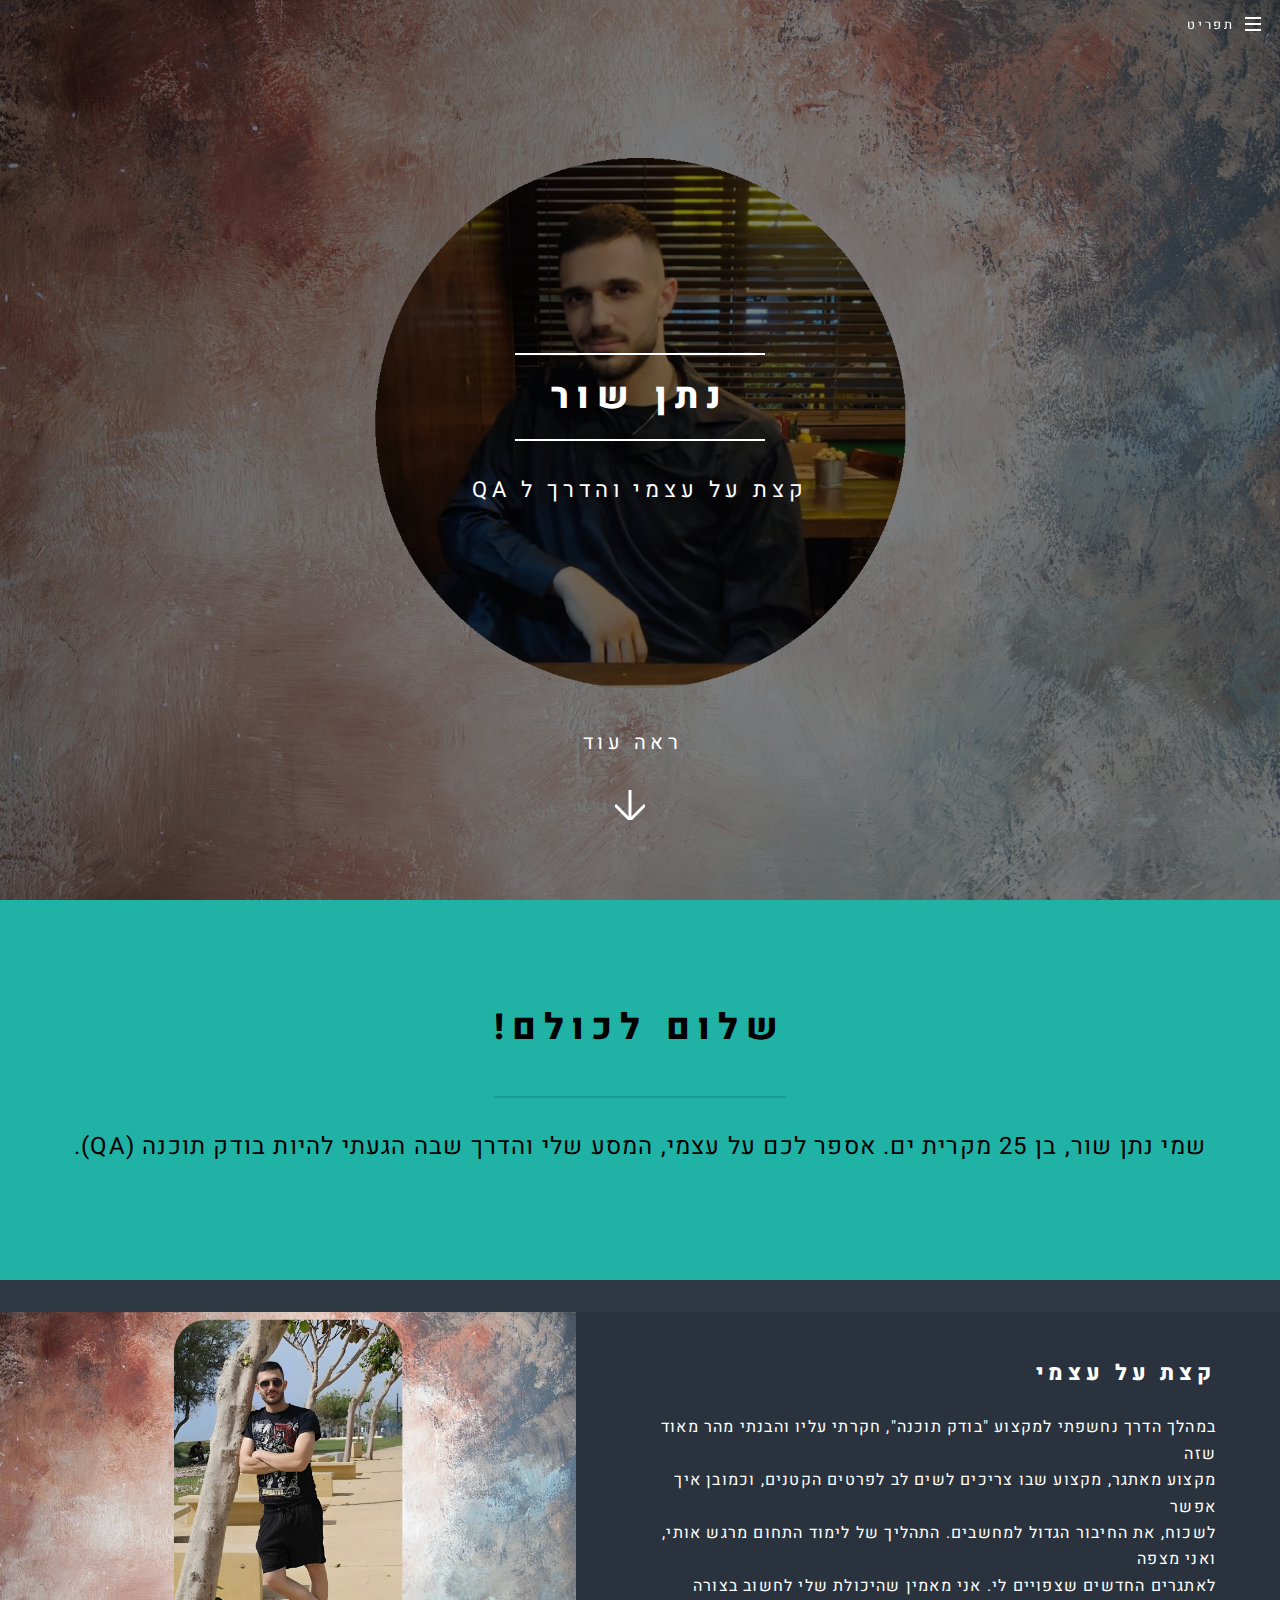
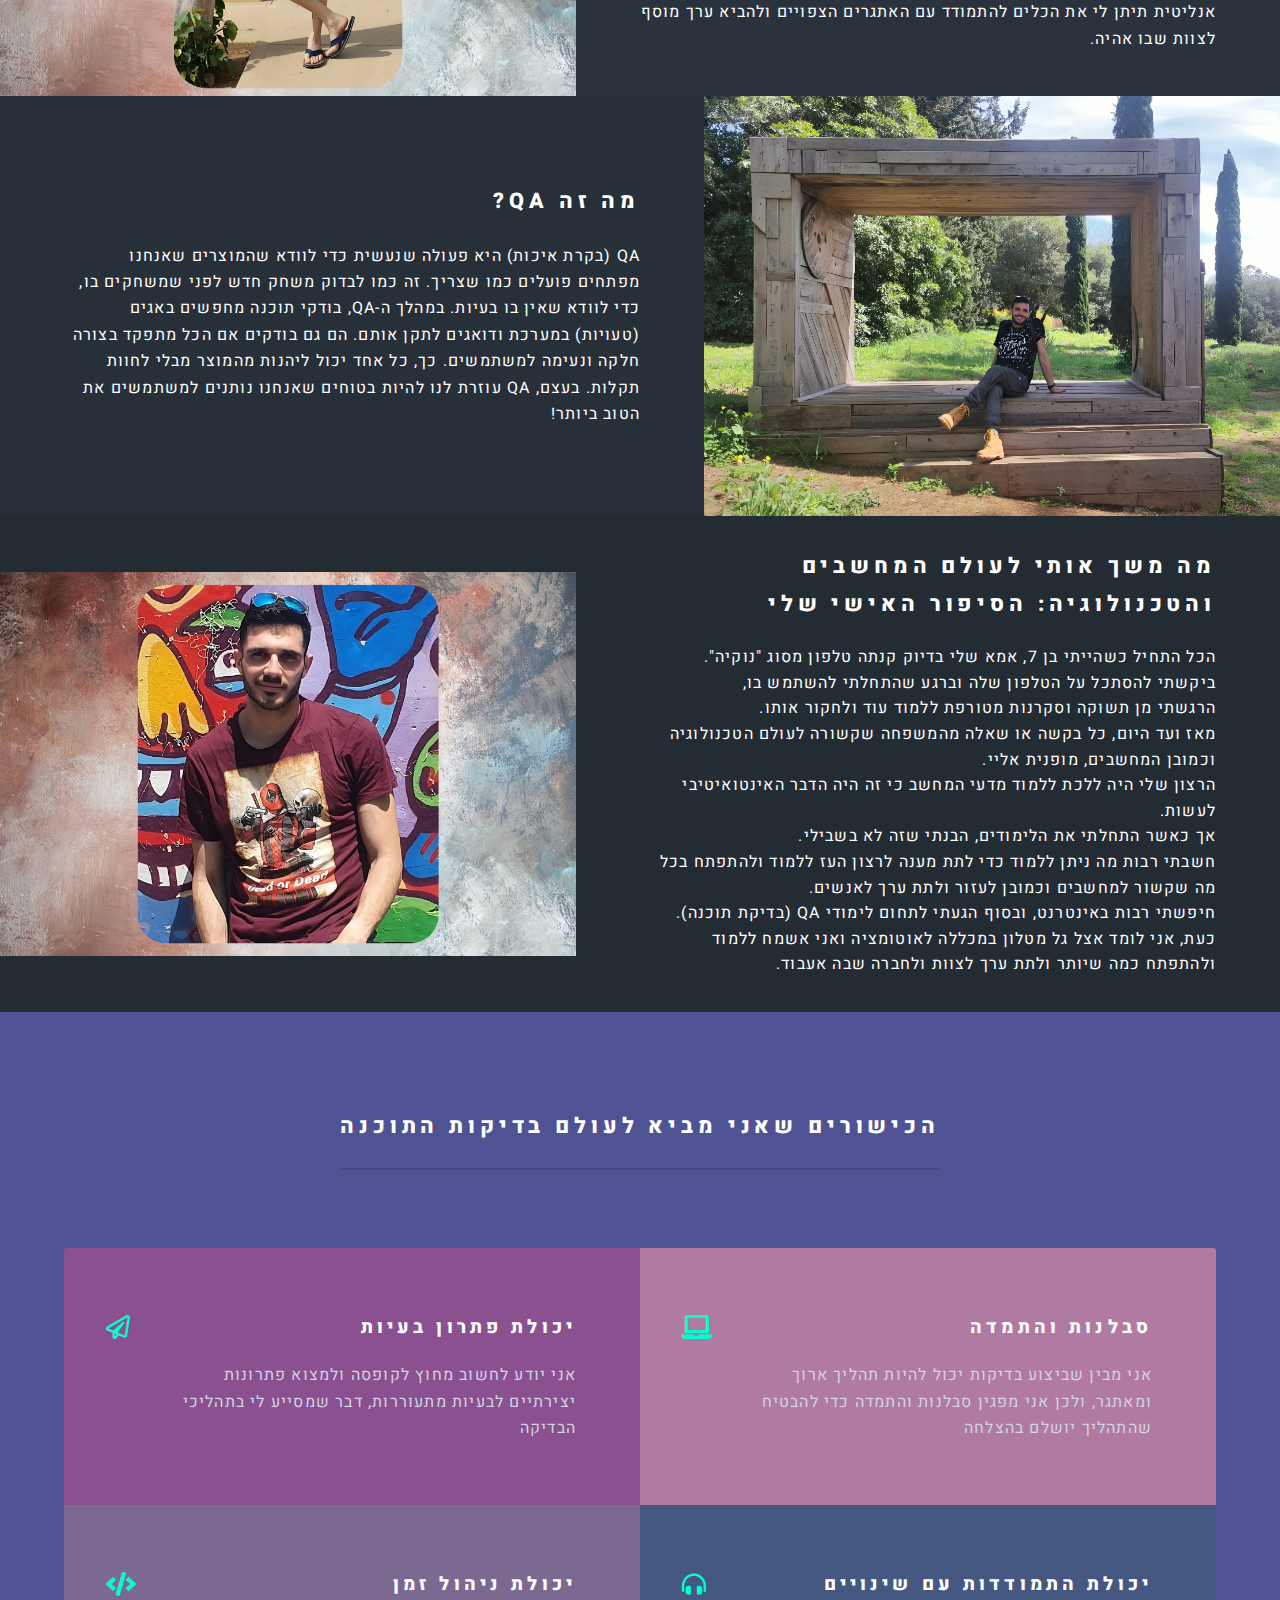
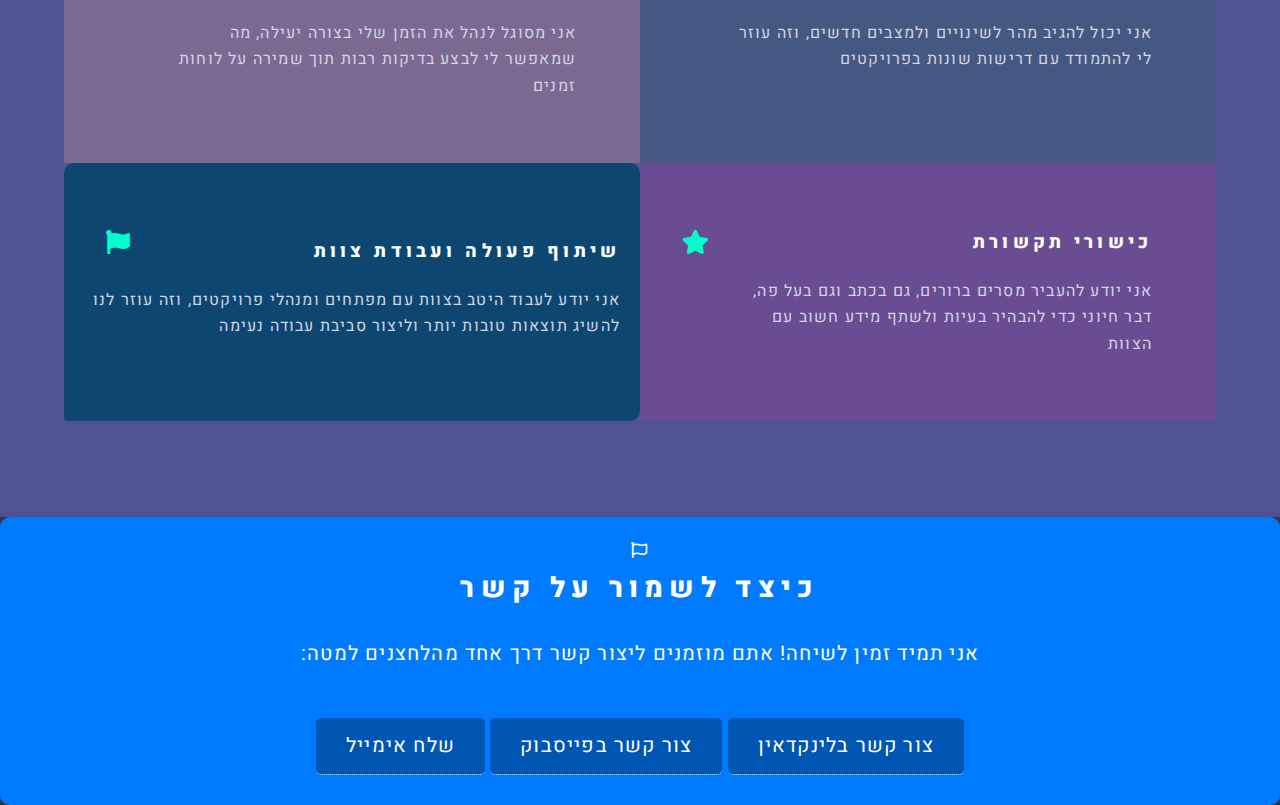
==== index.html @ dcb7c234 "Initial commit" ====
<!DOCTYPE HTML>

<html>
	<head>
		<title>נתן שור- עמוד הבית</title>
		<meta charset="utf-8" />
		<meta name="viewport" content="width=device-width, initial-scale=1, user-scalable=no" />
		<link rel="stylesheet" href="assets/css/main.css" />
		<noscript><link rel="stylesheet" href="assets/css/noscript.css" /></noscript>
	
	<!-- הוספת גופן Heebo מ-Google Fonts -->
  <link rel="preconnect" href="https://fonts.googleapis.com">
  <link rel="preconnect" href="https://fonts.gstatic.com" crossorigin>
  <link href="https://fonts.googleapis.com/css2?family=Heebo:wght@100..900&display=swap" rel="stylesheet">
	
	</head>
	<body class="landing is-preload">

		<!-- Page Wrapper -->
			<div id="page-wrapper">

				<!-- Header -->
					<header id="header" class="alt">
						<h1><a href="index.html">נתן שור</a></h1>
						<nav id="nav">
							<ul>
								<li class="special">
									<a href="#menu" class="menuToggle"><span>תפריט</span></a>
									<div id="menu">
			<ul style="list-style-type: none; padding: 0; text-align: right;">
     <li><a href="index.html" style="font-size: 24px; margin-bottom; color: black;: 10px;">בית</a></li>
    <li><a href="generic.html" style="font-size: 24px; margin-bottom; color: black; : 10px;">הטיול לברלין</a></li>
    <li><a href="elements.html" style="font-size: 24px; color: black;">צרו קשר</a></li>
</ul>


									</div>
								</li>
							</ul>
						</nav>
					</header>
					
					<link rel="preconnect" href="https://fonts.googleapis.com">
					<link rel="preconnect" href="https://fonts.gstatic.com" crossorigin>
					<link href="https://fonts.googleapis.com/css2?family=Heebo:wght@100..900&display=swap" rel="stylesheet">
<!-- Banner -->
<section id="banner">
    <div class="inner">
        <h2 style="font-size: 36px;">נתן שור</h2>
        <p style="font-size: 22px;">QA קצת על עצמי והדרך ל<br /></p>
        <a href="#one" class="more scrolly" style="font-size: 20px;">ראה עוד</a>
    </div>
</section>



<!-- One -->
<section id="one" class="wrapper style1 special">
    <div class="inner">
        <header class="major">
            <h2 style="color: black; font-size: 36px;">!שלום לכולם<br /></h2>
            <p style="color: black; font-size: 24px;">.(QA) שמי נתן שור, בן 25 מקרית ים. אספר לכם על עצמי, המסע שלי והדרך שבה הגעתי להיות בודק תוכנה</p>
        </header>
    </div>
</section>

								
								
								</p>
							</header>
						
						</div>
					</section>

				<!-- Two -->
					<section id="two" class="wrapper alt style2">
						<section class="spotlight">
							<div class="image"><img src="images/pic01.jpg" alt="" /></div><div class="content">
						<h2 style="text-align: right" dir="rtl">קצת על עצמי<br /></h2>
<p style="text-align: right" dir="rtl">
במהלך הדרך נחשפתי למקצוע "בודק תוכנה", חקרתי עליו והבנתי מהר מאוד שזה
<br>מקצוע מאתגר, מקצוע שבו צריכים לשים לב לפרטים הקטנים, וכמובן איך אפשר
<br>לשכוח, את החיבור הגדול למחשבים. התהליך של לימוד התחום מרגש אותי, ואני מצפה
<br>לאתגרים החדשים שצפויים לי. אני מאמין שהיכולת שלי לחשוב בצורה אנליטית תיתן לי את הכלים להתמודד עם האתגרים הצפויים ולהביא ערך מוסף לצוות שבו אהיה.
</p>

					
							</div>
						</section>
						<section class="spotlight">
							<div class="image"><img src="images/pic02.jpg" alt="" /></div><div class="content">
							<h2 style="text-align: right" dir="rtl"> מה זה QA?<br /></h2>

								</h2>
								<p style="text-align: right" dir="rtl">
    QA (בקרת איכות) היא פעולה שנעשית כדי לוודא שהמוצרים שאנחנו מפתחים פועלים כמו שצריך. זה כמו לבדוק משחק חדש לפני שמשחקים בו, כדי לוודא שאין בו בעיות.

    במהלך ה-QA, בודקי תוכנה מחפשים באגים (טעויות) במערכת ודואגים לתקן אותם. הם גם בודקים אם הכל מתפקד בצורה חלקה ונעימה למשתמשים. כך, כל אחד יכול ליהנות מהמוצר מבלי לחוות תקלות.

    בעצם, QA עוזרת לנו להיות בטוחים שאנחנו נותנים למשתמשים את הטוב ביותר!
</p>

								
							</div>
						</section>
						<section class="spotlight">
							<div class="image"><img src="images/pic03.jpg" alt="" /></div><div class="content">
					<h2 dir="rtl">מה משך אותי לעולם המחשבים והטכנולוגיה: הסיפור האישי שלי</h2>
					
<p dir="rtl" style="text-align: right; line-height: 1.6;">
    הכל התחיל כשהייתי בן 7, אמא שלי בדיוק קנתה טלפון מסוג "נוקיה". 
    <br> ביקשתי להסתכל על הטלפון שלה וברגע שהתחלתי להשתמש בו,
    <br> הרגשתי מן תשוקה וסקרנות מטורפת ללמוד עוד ולחקור אותו.
    <br> מאז ועד היום, כל בקשה או שאלה מהמשפחה שקשורה לעולם הטכנולוגיה וכמובן המחשבים, מופנית אליי. <br> הרצון שלי היה ללכת ללמוד מדעי המחשב כי זה היה הדבר האינטואיטיבי לעשות.<br> אך כאשר התחלתי את הלימודים, הבנתי שזה לא בשבילי. 
    <br> חשבתי רבות מה ניתן ללמוד כדי לתת מענה לרצון העז ללמוד ולהתפתח בכל מה שקשור למחשבים וכמובן לעזור ולתת ערך לאנשים.
    <br> חיפשתי רבות באינטרנט, ובסוף הגעתי לתחום לימודי QA (בדיקת תוכנה).
    <br> כעת, אני לומד אצל גל מטלון במכללה לאוטומציה ואני אשמח ללמוד ולהתפתח כמה שיותר ולתת ערך לצוות ולחברה שבה אעבוד.
</p>












							</div>

						</section>
					</section>

<!-- Three -->
 <section id="three" class="wrapper style3 special">
    <div class="inner">
        <header class="major">
            <h2>הכישורים שאני מביא לעולם בדיקות התוכנה</h2>
        </header>
        <ul class="features">
              <li class="icon fa-paper-plane" style="text-align: right;  background-color: #8a508f;">
                <h3 style="text-align: right;">יכולת פתרון בעיות</h3>
                <p dir="rtl" style="text-align: right;">אני יודע לחשוב מחוץ לקופסה ולמצוא פתרונות יצירתיים לבעיות מתעוררות, דבר שמסייע לי בתהליכי הבדיקה</p>
            </li>
           <li class="icon solid fa-laptop" style="text-align: right;  background-color: #b17aa2;">
                <h3 style="text-align: right;">סבלנות והתמדה</h3>
                <p dir="rtl" style="text-align: right;">אני מבין שביצוע בדיקות יכול להיות תהליך ארוך ומאתגר, ולכן אני מפגין סבלנות והתמדה כדי להבטיח שהתהליך יושלם בהצלחה</p>
            </li>
              <li class="icon solid fa-code" style="text-align: right;  background-color: #7b6992;">
                <h3 style="text-align: right;">יכולת ניהול זמן</h3>
                <p dir="rtl" style="text-align: right;">אני מסוגל לנהל את הזמן שלי בצורה יעילה, מה שמאפשר לי לבצע בדיקות רבות תוך שמירה על לוחות זמנים</p>
            </li>
        <li class="icon solid fa-headphones-alt" style="text-align: right;  background-color: #445881;">
                <h3 style="text-align: right;">יכולת התמודדות עם שינויים</h3>
                <p dir="rtl" style="text-align: right;">אני יכול להגיב מהר לשינויים ולמצבים חדשים, וזה עוזר לי להתמודד עם דרישות שונות בפרויקטים</p>
            </li>
            <li class="icon solid fa-flag" style="text-align: right;  background-color: #0d4771;">
<br><br>            
			<h3>שיתוף פעולה ועבודת צוות</h3>
                <p>אני יודע לעבוד היטב בצוות עם מפתחים ומנהלי פרויקטים, וזה עוזר לנו להשיג תוצאות טובות יותר וליצור סביבת עבודה נעימה</p>
            </li>
            <li class="icon solid fa-star" style="text-align: right;  background-color: #6a4c93;">
                <h3>כישורי תקשורת</h3>
                <p>אני יודע להעביר מסרים ברורים, גם בכתב וגם בעל פה, דבר חיוני כדי להבהיר בעיות ולשתף מידע חשוב עם הצוות</p>
            </li>
        </ul>
    </div>
</section>


<li class="icon fa-flag">
    <h3 style="color: white; font-size: 28px;">כיצד לשמור על קשר</h3>
    <p style="color: white; font-size: 20px;">:אני תמיד זמין לשיחה! אתם מוזמנים ליצור קשר דרך אחד מהלחצנים למטה</p>
    <a href="mailto:natanshor1@gmail.com" class="contact-button" target="_blank">שלח אימייל</a>
    <a href="https://www.facebook.com/natan.shor/" class="contact-button" target="_blank">צור קשר בפייסבוק</a>
    <a href="https://www.linkedin.com/in/natan-shor-182ba7325e" class="contact-button" target="_blank">צור קשר בלינקדאין</a>
</li>

<style>
    .icon.fa-flag {
        text-align: center; /* מרכז את הטקסט */
        background-color: #007bff; /* צבע הרקע */
        padding: 20px; /* ריווח פנימי */
        border-radius: 10px; /* קצוות מעוגלים */
    }
    
    .contact-button {
        display: inline-block;
        margin: 10px 0;
        padding: 15px 30px; /* ריווח פנימי של הכפתורים */
        color: white; /* צבע המלל בלחצן */
        background-color: #0056b3; /* צבע הכפתור */
        border-radius: 5px;
        text-decoration: none;
        transition: background-color 0.3s;
        font-size: 20px; /* הגדלת גובה המלל בכפתורים */
    }

    .contact-button:hover {
        background-color: #004494; /* צבע הכפתור בה-hover */
    }
</style>




		<!-- Scripts -->
			<script src="assets/js/jquery.min.js"></script>
			<script src="assets/js/jquery.scrollex.min.js"></script>
			<script src="assets/js/jquery.scrolly.min.js"></script>
			<script src="assets/js/browser.min.js"></script>
			<script src="assets/js/breakpoints.min.js"></script>
			<script src="assets/js/util.js"></script>
			<script src="assets/js/main.js"></script>

	</body>
</html>
---- assets/css/main.css ----
@import url(fontawesome-all.min.css);
@import url("https://fonts.googleapis.com/css?family=Open+Sans:400,400italic,600,600italic,800,800italic");

/*
	Spectral by HTML5 UP
	html5up.net | @ajlkn
	Free for personal and commercial use under the CCA 3.0 license (html5up.net/license)
*/

html, body, div, span, applet, object,
iframe, h1, h2, h3, h4, h5, h6, p, blockquote,
pre, a, abbr, acronym, address, big, cite,
code, del, dfn, em, img, ins, kbd, q, s, samp,
small, strike, strong, sub, sup, tt, var, b,
u, i, center, dl, dt, dd, ol, ul, li, fieldset,
form, label, legend, table, caption, tbody,
tfoot, thead, tr, th, td, article, aside,
canvas, details, embed, figure, figcaption,
footer, header, hgroup, menu, nav, output, ruby,
section, summary, time, mark, audio, video {
	margin: 0;
	padding: 0;
	border: 0;
	font-size: 100%;
	font: inherit;
	vertical-align: baseline;}

article, aside, details, figcaption, figure,
footer, header, hgroup, menu, nav, section {
	display: block;}

body {
	line-height: 1;
}

ol, ul {
	list-style: none;
}

blockquote, q {
	quotes: none;
}

	blockquote:before, blockquote:after, q:before, q:after {
		content: '';
		content: none;
	}

table {
	border-collapse: collapse;
	border-spacing: 0;
}

body {
	-webkit-text-size-adjust: none;
}

mark {
	background-color: transparent;
	color: inherit;
}

input::-moz-focus-inner {
	border: 0;
	padding: 0;
}

input, select, textarea {
	-moz-appearance: none;
	-webkit-appearance: none;
	-ms-appearance: none;
	appearance: none;
}

/* Basic */

	@-ms-viewport {
		width: device-width;
	}

	html {
		box-sizing: border-box;
	}

	*, *:before, *:after {
		box-sizing: inherit;
	}

	body {
		background: #2e3842;
	}

		body.is-preload *, body.is-preload *:before, body.is-preload *:after {
			-moz-animation: none !important;
			-webkit-animation: none !important;
			-ms-animation: none !important;
			animation: none !important;
			-moz-transition: none !important;
			-webkit-transition: none !important;
			-ms-transition: none !important;
			transition: none !important;
		}

	body, input, select, textarea {
		color: white;
		 font-family: "Heebo", sans-serif;
		font-size: 15pt;
		font-weight: 400;
		letter-spacing: 0.075em;
		line-height: 1.65em;
	}

// <uniquifier>: Use a unique and descriptive class name
// <weight>: Use a value from 100 to 900

.heebo-<uniquifier> {
  font-family: "Heebo", serif;
  font-optical-sizing: auto;
  font-weight: <weight>;
  font-style: normal;
}

		@media screen and (max-width: 1680px) {

			body, input, select, textarea {
				font-size: 13pt;
			}

		}

		@media screen and (max-width: 1280px) {

			body, input, select, textarea {
				font-size: 12pt;
			}

		}

		@media screen and (max-width: 736px) {

			body, input, select, textarea {
				font-size: 11pt;
				letter-spacing: 0.0375em;
			}

		}

	a {
		-moz-transition: color 0.2s ease, border-bottom-color 0.2s ease;
		-webkit-transition: color 0.2s ease, border-bottom-color 0.2s ease;
		-ms-transition: color 0.2s ease, border-bottom-color 0.2s ease;
		transition: color 0.2s ease, border-bottom-color 0.2s ease;
		border-bottom: dotted 1px;
		color: inherit;
		text-decoration: none;
	}

		a:hover {
			border-bottom-color: transparent;
		}

	strong, b {
		color: #fff;
		font-weight: 600;
	}

	em, i {
		font-style: italic;
	}

	p {
		margin: 0 0 2em 0;
	}

	h1, h2, h3, h4, h5, h6 {
		color: #fff;
		font-weight: 800;
		letter-spacing: 0.225em;
		line-height: 1em;
		margin: 0 0 1em 0;
		text-transform: uppercase;
	}

		h1 a, h2 a, h3 a, h4 a, h5 a, h6 a {
			color: inherit;
			text-decoration: none;
		}

	h2 {
		font-size: 1.35em;
		line-height: 1.75em;
	}

		@media screen and (max-width: 736px) {

			h2 {
				font-size: 1.1em;
				line-height: 1.65em;
			}

		}

	h3 {
		font-size: 1.15em;
		line-height: 1.75em;
	}

		@media screen and (max-width: 736px) {

			h3 {
				font-size: 1em;
				line-height: 1.65em;
			}

		}

	h4 {
		font-size: 1em;
		line-height: 1.5em;
	}

	h5 {
		font-size: 0.8em;
		line-height: 1.5em;
	}

	h6 {
		font-size: 0.7em;
		line-height: 1.5em;
	}

	sub {
		font-size: 0.8em;
		position: relative;
		top: 0.5em;
	}

	sup {
		font-size: 0.8em;
		position: relative;
		top: -0.5em;
	}

	hr {
		border: 0;
		border-bottom: solid 2px #fff;
		margin: 3em 0;
	}

		hr.major {
			margin: 4.5em 0;
		}

	blockquote {
		border-left: solid 4px #fff;
		font-style: italic;
		margin: 0 0 2em 0;
		padding: 0.5em 0 0.5em 2em;
	}

	code {
		background: rgba(144, 144, 144, 0.25);
		border-radius: 3px;
		font-family: "Courier New", monospace;
		font-size: 0.9em;
		letter-spacing: 0;
		margin: 0 0.25em;
		padding: 0.25em 0.65em;
	}

	pre {
		-webkit-overflow-scrolling: touch;
		font-family: "Courier New", monospace;
		font-size: 0.9em;
		margin: 0 0 2em 0;
	}

		pre code {
			display: block;
			line-height: 1.75em;
			padding: 1em 1.5em;
			overflow-x: auto;
		}

	.align-left {
		text-align: left;
	}

	.align-center {
		text-align: center;
	}

	.align-right {
		text-align: right;
	}

/* Row */

	.row {
		display: flex;
		flex-wrap: wrap;
		box-sizing: border-box;
		align-items: stretch;
	}

		.row > * {
			box-sizing: border-box;
		}

		.row.gtr-uniform > * > :last-child {
			margin-bottom: 0;
		}

		.row.aln-left {
			justify-content: flex-start;
		}

		.row.aln-center {
			justify-content: center;
		}

		.row.aln-right {
			justify-content: flex-end;
		}

		.row.aln-top {
			align-items: flex-start;
		}

		.row.aln-middle {
			align-items: center;
		}

		.row.aln-bottom {
			align-items: flex-end;
		}

		.row > .imp {
			order: -1;
		}

		.row > .col-1 {
			width: 8.33333%;
		}

		.row > .off-1 {
			margin-left: 8.33333%;
		}

		.row > .col-2 {
			width: 16.66667%;
		}

		.row > .off-2 {
			margin-left: 16.66667%;
		}

		.row > .col-3 {
			width: 25%;
		}

		.row > .off-3 {
			margin-left: 25%;
		}

		.row > .col-4 {
			width: 33.33333%;
		}

		.row > .off-4 {
			margin-left: 33.33333%;
		}

		.row > .col-5 {
			width: 41.66667%;
		}

		.row > .off-5 {
			margin-left: 41.66667%;
		}

		.row > .col-6 {
			width: 50%;
		}

		.row > .off-6 {
			margin-left: 50%;
		}

		.row > .col-7 {
			width: 58.33333%;
		}

		.row > .off-7 {
			margin-left: 58.33333%;
		}

		.row > .col-8 {
			width: 66.66667%;
		}

		.row > .off-8 {
			margin-left: 66.66667%;
		}

		.row > .col-9 {
			width: 75%;
		}

		.row > .off-9 {
			margin-left: 75%;
		}

		.row > .col-10 {
			width: 83.33333%;
		}

		.row > .off-10 {
			margin-left: 83.33333%;
		}

		.row > .col-11 {
			width: 91.66667%;
		}

		.row > .off-11 {
			margin-left: 91.66667%;
		}

		.row > .col-12 {
			width: 100%;
		}

		.row > .off-12 {
			margin-left: 100%;
		}

		.row.gtr-0 {
			margin-top: 0;
			margin-left: 0em;
		}

			.row.gtr-0 > * {
				padding: 0 0 0 0em;
			}

			.row.gtr-0.gtr-uniform {
				margin-top: 0em;
			}

				.row.gtr-0.gtr-uniform > * {
					padding-top: 0em;
				}

		.row.gtr-25 {
			margin-top: 0;
			margin-left: -0.375em;
		}

			.row.gtr-25 > * {
				padding: 0 0 0 0.375em;
			}

			.row.gtr-25.gtr-uniform {
				margin-top: -0.375em;
			}

				.row.gtr-25.gtr-uniform > * {
					padding-top: 0.375em;
				}

		.row.gtr-50 {
			margin-top: 0;
			margin-left: -0.75em;
		}

			.row.gtr-50 > * {
				padding: 0 0 0 0.75em;
			}

			.row.gtr-50.gtr-uniform {
				margin-top: -0.75em;
			}

				.row.gtr-50.gtr-uniform > * {
					padding-top: 0.75em;
				}

		.row {
			margin-top: 0;
			margin-left: -1.5em;
		}

			.row > * {
				padding: 0 0 0 1.5em;
			}

			.row.gtr-uniform {
				margin-top: -1.5em;
			}

				.row.gtr-uniform > * {
					padding-top: 1.5em;
				}

		.row.gtr-150 {
			margin-top: 0;
			margin-left: -2.25em;
		}

			.row.gtr-150 > * {
				padding: 0 0 0 2.25em;
			}

			.row.gtr-150.gtr-uniform {
				margin-top: -2.25em;
			}

				.row.gtr-150.gtr-uniform > * {
					padding-top: 2.25em;
				}

		.row.gtr-200 {
			margin-top: 0;
			margin-left: -3em;
		}

			.row.gtr-200 > * {
				padding: 0 0 0 3em;
			}

			.row.gtr-200.gtr-uniform {
				margin-top: -3em;
			}

				.row.gtr-200.gtr-uniform > * {
					padding-top: 3em;
				}

		@media screen and (max-width: 1680px) {

			.row {
				display: flex;
				flex-wrap: wrap;
				box-sizing: border-box;
				align-items: stretch;
			}

				.row > * {
					box-sizing: border-box;
				}

				.row.gtr-uniform > * > :last-child {
					margin-bottom: 0;
				}

				.row.aln-left {
					justify-content: flex-start;
				}

				.row.aln-center {
					justify-content: center;
				}

				.row.aln-right {
					justify-content: flex-end;
				}

				.row.aln-top {
					align-items: flex-start;
				}

				.row.aln-middle {
					align-items: center;
				}

				.row.aln-bottom {
					align-items: flex-end;
				}

				.row > .imp-xlarge {
					order: -1;
				}

				.row > .col-1-xlarge {
					width: 8.33333%;
				}

				.row > .off-1-xlarge {
					margin-left: 8.33333%;
				}

				.row > .col-2-xlarge {
					width: 16.66667%;
				}

				.row > .off-2-xlarge {
					margin-left: 16.66667%;
				}

				.row > .col-3-xlarge {
					width: 25%;
				}

				.row > .off-3-xlarge {
					margin-left: 25%;
				}

				.row > .col-4-xlarge {
					width: 33.33333%;
				}

				.row > .off-4-xlarge {
					margin-left: 33.33333%;
				}

				.row > .col-5-xlarge {
					width: 41.66667%;
				}

				.row > .off-5-xlarge {
					margin-left: 41.66667%;
				}

				.row > .col-6-xlarge {
					width: 50%;
				}

				.row > .off-6-xlarge {
					margin-left: 50%;
				}

				.row > .col-7-xlarge {
					width: 58.33333%;
				}

				.row > .off-7-xlarge {
					margin-left: 58.33333%;
				}

				.row > .col-8-xlarge {
					width: 66.66667%;
				}

				.row > .off-8-xlarge {
					margin-left: 66.66667%;
				}

				.row > .col-9-xlarge {
					width: 75%;
				}

				.row > .off-9-xlarge {
					margin-left: 75%;
				}

				.row > .col-10-xlarge {
					width: 83.33333%;
				}

				.row > .off-10-xlarge {
					margin-left: 83.33333%;
				}

				.row > .col-11-xlarge {
					width: 91.66667%;
				}

				.row > .off-11-xlarge {
					margin-left: 91.66667%;
				}

				.row > .col-12-xlarge {
					width: 100%;
				}

				.row > .off-12-xlarge {
					margin-left: 100%;
				}

				.row.gtr-0 {
					margin-top: 0;
					margin-left: 0em;
				}

					.row.gtr-0 > * {
						padding: 0 0 0 0em;
					}

					.row.gtr-0.gtr-uniform {
						margin-top: 0em;
					}

						.row.gtr-0.gtr-uniform > * {
							padding-top: 0em;
						}

				.row.gtr-25 {
					margin-top: 0;
					margin-left: -0.375em;
				}

					.row.gtr-25 > * {
						padding: 0 0 0 0.375em;
					}

					.row.gtr-25.gtr-uniform {
						margin-top: -0.375em;
					}

						.row.gtr-25.gtr-uniform > * {
							padding-top: 0.375em;
						}

				.row.gtr-50 {
					margin-top: 0;
					margin-left: -0.75em;
				}

					.row.gtr-50 > * {
						padding: 0 0 0 0.75em;
					}

					.row.gtr-50.gtr-uniform {
						margin-top: -0.75em;
					}

						.row.gtr-50.gtr-uniform > * {
							padding-top: 0.75em;
						}

				.row {
					margin-top: 0;
					margin-left: -1.5em;
				}

					.row > * {
						padding: 0 0 0 1.5em;
					}

					.row.gtr-uniform {
						margin-top: -1.5em;
					}

						.row.gtr-uniform > * {
							padding-top: 1.5em;
						}

				.row.gtr-150 {
					margin-top: 0;
					margin-left: -2.25em;
				}

					.row.gtr-150 > * {
						padding: 0 0 0 2.25em;
					}

					.row.gtr-150.gtr-uniform {
						margin-top: -2.25em;
					}

						.row.gtr-150.gtr-uniform > * {
							padding-top: 2.25em;
						}

				.row.gtr-200 {
					margin-top: 0;
					margin-left: -3em;
				}

					.row.gtr-200 > * {
						padding: 0 0 0 3em;
					}

					.row.gtr-200.gtr-uniform {
						margin-top: -3em;
					}

						.row.gtr-200.gtr-uniform > * {
							padding-top: 3em;
						}

		}

		@media screen and (max-width: 1280px) {

			.row {
				display: flex;
				flex-wrap: wrap;
				box-sizing: border-box;
				align-items: stretch;
			}

				.row > * {
					box-sizing: border-box;
				}

				.row.gtr-uniform > * > :last-child {
					margin-bottom: 0;
				}

				.row.aln-left {
					justify-content: flex-start;
				}

				.row.aln-center {
					justify-content: center;
				}

				.row.aln-right {
					justify-content: flex-end;
				}

				.row.aln-top {
					align-items: flex-start;
				}

				.row.aln-middle {
					align-items: center;
				}

				.row.aln-bottom {
					align-items: flex-end;
				}

				.row > .imp-large {
					order: -1;
				}

				.row > .col-1-large {
					width: 8.33333%;
				}

				.row > .off-1-large {
					margin-left: 8.33333%;
				}

				.row > .col-2-large {
					width: 16.66667%;
				}

				.row > .off-2-large {
					margin-left: 16.66667%;
				}

				.row > .col-3-large {
					width: 25%;
				}

				.row > .off-3-large {
					margin-left: 25%;
				}

				.row > .col-4-large {
					width: 33.33333%;
				}

				.row > .off-4-large {
					margin-left: 33.33333%;
				}

				.row > .col-5-large {
					width: 41.66667%;
				}

				.row > .off-5-large {
					margin-left: 41.66667%;
				}

				.row > .col-6-large {
					width: 50%;
				}

				.row > .off-6-large {
					margin-left: 50%;
				}

				.row > .col-7-large {
					width: 58.33333%;
				}

				.row > .off-7-large {
					margin-left: 58.33333%;
				}

				.row > .col-8-large {
					width: 66.66667%;
				}

				.row > .off-8-large {
					margin-left: 66.66667%;
				}

				.row > .col-9-large {
					width: 75%;
				}

				.row > .off-9-large {
					margin-left: 75%;
				}

				.row > .col-10-large {
					width: 83.33333%;
				}

				.row > .off-10-large {
					margin-left: 83.33333%;
				}

				.row > .col-11-large {
					width: 91.66667%;
				}

				.row > .off-11-large {
					margin-left: 91.66667%;
				}

				.row > .col-12-large {
					width: 100%;
				}

				.row > .off-12-large {
					margin-left: 100%;
				}

				.row.gtr-0 {
					margin-top: 0;
					margin-left: 0em;
				}

					.row.gtr-0 > * {
						padding: 0 0 0 0em;
					}

					.row.gtr-0.gtr-uniform {
						margin-top: 0em;
					}

						.row.gtr-0.gtr-uniform > * {
							padding-top: 0em;
						}

				.row.gtr-25 {
					margin-top: 0;
					margin-left: -0.375em;
				}

					.row.gtr-25 > * {
						padding: 0 0 0 0.375em;
					}

					.row.gtr-25.gtr-uniform {
						margin-top: -0.375em;
					}

						.row.gtr-25.gtr-uniform > * {
							padding-top: 0.375em;
						}

				.row.gtr-50 {
					margin-top: 0;
					margin-left: -0.75em;
				}

					.row.gtr-50 > * {
						padding: 0 0 0 0.75em;
					}

					.row.gtr-50.gtr-uniform {
						margin-top: -0.75em;
					}

						.row.gtr-50.gtr-uniform > * {
							padding-top: 0.75em;
						}

				.row {
					margin-top: 0;
					margin-left: -1.5em;
				}

					.row > * {
						padding: 0 0 0 1.5em;
					}

					.row.gtr-uniform {
						margin-top: -1.5em;
					}

						.row.gtr-uniform > * {
							padding-top: 1.5em;
						}

				.row.gtr-150 {
					margin-top: 0;
					margin-left: -2.25em;
				}

					.row.gtr-150 > * {
						padding: 0 0 0 2.25em;
					}

					.row.gtr-150.gtr-uniform {
						margin-top: -2.25em;
					}

						.row.gtr-150.gtr-uniform > * {
							padding-top: 2.25em;
						}

				.row.gtr-200 {
					margin-top: 0;
					margin-left: -3em;
				}

					.row.gtr-200 > * {
						padding: 0 0 0 3em;
					}

					.row.gtr-200.gtr-uniform {
						margin-top: -3em;
					}

						.row.gtr-200.gtr-uniform > * {
							padding-top: 3em;
						}

		}

		@media screen and (max-width: 980px) {

			.row {
				display: flex;
				flex-wrap: wrap;
				box-sizing: border-box;
				align-items: stretch;
			}

				.row > * {
					box-sizing: border-box;
				}

				.row.gtr-uniform > * > :last-child {
					margin-bottom: 0;
				}

				.row.aln-left {
					justify-content: flex-start;
				}

				.row.aln-center {
					justify-content: center;
				}

				.row.aln-right {
					justify-content: flex-end;
				}

				.row.aln-top {
					align-items: flex-start;
				}

				.row.aln-middle {
					align-items: center;
				}

				.row.aln-bottom {
					align-items: flex-end;
				}

				.row > .imp-medium {
					order: -1;
				}

				.row > .col-1-medium {
					width: 8.33333%;
				}

				.row > .off-1-medium {
					margin-left: 8.33333%;
				}

				.row > .col-2-medium {
					width: 16.66667%;
				}

				.row > .off-2-medium {
					margin-left: 16.66667%;
				}

				.row > .col-3-medium {
					width: 25%;
				}

				.row > .off-3-medium {
					margin-left: 25%;
				}

				.row > .col-4-medium {
					width: 33.33333%;
				}

				.row > .off-4-medium {
					margin-left: 33.33333%;
				}

				.row > .col-5-medium {
					width: 41.66667%;
				}

				.row > .off-5-medium {
					margin-left: 41.66667%;
				}

				.row > .col-6-medium {
					width: 50%;
				}

				.row > .off-6-medium {
					margin-left: 50%;
				}

				.row > .col-7-medium {
					width: 58.33333%;
				}

				.row > .off-7-medium {
					margin-left: 58.33333%;
				}

				.row > .col-8-medium {
					width: 66.66667%;
				}

				.row > .off-8-medium {
					margin-left: 66.66667%;
				}

				.row > .col-9-medium {
					width: 75%;
				}

				.row > .off-9-medium {
					margin-left: 75%;
				}

				.row > .col-10-medium {
					width: 83.33333%;
				}

				.row > .off-10-medium {
					margin-left: 83.33333%;
				}

				.row > .col-11-medium {
					width: 91.66667%;
				}

				.row > .off-11-medium {
					margin-left: 91.66667%;
				}

				.row > .col-12-medium {
					width: 100%;
				}

				.row > .off-12-medium {
					margin-left: 100%;
				}

				.row.gtr-0 {
					margin-top: 0;
					margin-left: 0em;
				}

					.row.gtr-0 > * {
						padding: 0 0 0 0em;
					}

					.row.gtr-0.gtr-uniform {
						margin-top: 0em;
					}

						.row.gtr-0.gtr-uniform > * {
							padding-top: 0em;
						}

				.row.gtr-25 {
					margin-top: 0;
					margin-left: -0.375em;
				}

					.row.gtr-25 > * {
						padding: 0 0 0 0.375em;
					}

					.row.gtr-25.gtr-uniform {
						margin-top: -0.375em;
					}

						.row.gtr-25.gtr-uniform > * {
							padding-top: 0.375em;
						}

				.row.gtr-50 {
					margin-top: 0;
					margin-left: -0.75em;
				}

					.row.gtr-50 > * {
						padding: 0 0 0 0.75em;
					}

					.row.gtr-50.gtr-uniform {
						margin-top: -0.75em;
					}

						.row.gtr-50.gtr-uniform > * {
							padding-top: 0.75em;
						}

				.row {
					margin-top: 0;
					margin-left: -1.5em;
				}

					.row > * {
						padding: 0 0 0 1.5em;
					}

					.row.gtr-uniform {
						margin-top: -1.5em;
					}

						.row.gtr-uniform > * {
							padding-top: 1.5em;
						}

				.row.gtr-150 {
					margin-top: 0;
					margin-left: -2.25em;
				}

					.row.gtr-150 > * {
						padding: 0 0 0 2.25em;
					}

					.row.gtr-150.gtr-uniform {
						margin-top: -2.25em;
					}

						.row.gtr-150.gtr-uniform > * {
							padding-top: 2.25em;
						}

				.row.gtr-200 {
					margin-top: 0;
					margin-left: -3em;
				}

					.row.gtr-200 > * {
						padding: 0 0 0 3em;
					}

					.row.gtr-200.gtr-uniform {
						margin-top: -3em;
					}

						.row.gtr-200.gtr-uniform > * {
							padding-top: 3em;
						}

		}

		@media screen and (max-width: 736px) {

			.row {
				display: flex;
				flex-wrap: wrap;
				box-sizing: border-box;
				align-items: stretch;
			}

				.row > * {
					box-sizing: border-box;
				}

				.row.gtr-uniform > * > :last-child {
					margin-bottom: 0;
				}

				.row.aln-left {
					justify-content: flex-start;
				}

				.row.aln-center {
					justify-content: center;
				}

				.row.aln-right {
					justify-content: flex-end;
				}

				.row.aln-top {
					align-items: flex-start;
				}

				.row.aln-middle {
					align-items: center;
				}

				.row.aln-bottom {
					align-items: flex-end;
				}

				.row > .imp-small {
					order: -1;
				}

				.row > .col-1-small {
					width: 8.33333%;
				}

				.row > .off-1-small {
					margin-left: 8.33333%;
				}

				.row > .col-2-small {
					width: 16.66667%;
				}

				.row > .off-2-small {
					margin-left: 16.66667%;
				}

				.row > .col-3-small {
					width: 25%;
				}

				.row > .off-3-small {
					margin-left: 25%;
				}

				.row > .col-4-small {
					width: 33.33333%;
				}

				.row > .off-4-small {
					margin-left: 33.33333%;
				}

				.row > .col-5-small {
					width: 41.66667%;
				}

				.row > .off-5-small {
					margin-left: 41.66667%;
				}

				.row > .col-6-small {
					width: 50%;
				}

				.row > .off-6-small {
					margin-left: 50%;
				}

				.row > .col-7-small {
					width: 58.33333%;
				}

				.row > .off-7-small {
					margin-left: 58.33333%;
				}

				.row > .col-8-small {
					width: 66.66667%;
				}

				.row > .off-8-small {
					margin-left: 66.66667%;
				}

				.row > .col-9-small {
					width: 75%;
				}

				.row > .off-9-small {
					margin-left: 75%;
				}

				.row > .col-10-small {
					width: 83.33333%;
				}

				.row > .off-10-small {
					margin-left: 83.33333%;
				}

				.row > .col-11-small {
					width: 91.66667%;
				}

				.row > .off-11-small {
					margin-left: 91.66667%;
				}

				.row > .col-12-small {
					width: 100%;
				}

				.row > .off-12-small {
					margin-left: 100%;
				}

				.row.gtr-0 {
					margin-top: 0;
					margin-left: 0em;
				}

					.row.gtr-0 > * {
						padding: 0 0 0 0em;
					}

					.row.gtr-0.gtr-uniform {
						margin-top: 0em;
					}

						.row.gtr-0.gtr-uniform > * {
							padding-top: 0em;
						}

				.row.gtr-25 {
					margin-top: 0;
					margin-left: -0.375em;
				}

					.row.gtr-25 > * {
						padding: 0 0 0 0.375em;
					}

					.row.gtr-25.gtr-uniform {
						margin-top: -0.375em;
					}

						.row.gtr-25.gtr-uniform > * {
							padding-top: 0.375em;
						}

				.row.gtr-50 {
					margin-top: 0;
					margin-left: -0.75em;
				}

					.row.gtr-50 > * {
						padding: 0 0 0 0.75em;
					}

					.row.gtr-50.gtr-uniform {
						margin-top: -0.75em;
					}

						.row.gtr-50.gtr-uniform > * {
							padding-top: 0.75em;
						}

				.row {
					margin-top: 0;
					margin-left: -1.5em;
				}

					.row > * {
						padding: 0 0 0 1.5em;
					}

					.row.gtr-uniform {
						margin-top: -1.5em;
					}

						.row.gtr-uniform > * {
							padding-top: 1.5em;
						}

				.row.gtr-150 {
					margin-top: 0;
					margin-left: -2.25em;
				}

					.row.gtr-150 > * {
						padding: 0 0 0 2.25em;
					}

					.row.gtr-150.gtr-uniform {
						margin-top: -2.25em;
					}

						.row.gtr-150.gtr-uniform > * {
							padding-top: 2.25em;
						}

				.row.gtr-200 {
					margin-top: 0;
					margin-left: -3em;
				}

					.row.gtr-200 > * {
						padding: 0 0 0 3em;
					}

					.row.gtr-200.gtr-uniform {
						margin-top: -3em;
					}

						.row.gtr-200.gtr-uniform > * {
							padding-top: 3em;
						}

		}

		@media screen and (max-width: 480px) {

			.row {
				display: flex;
				flex-wrap: wrap;
				box-sizing: border-box;
				align-items: stretch;
			}

				.row > * {
					box-sizing: border-box;
				}

				.row.gtr-uniform > * > :last-child {
					margin-bottom: 0;
				}

				.row.aln-left {
					justify-content: flex-start;
				}

				.row.aln-center {
					justify-content: center;
				}

				.row.aln-right {
					justify-content: flex-end;
				}

				.row.aln-top {
					align-items: flex-start;
				}

				.row.aln-middle {
					align-items: center;
				}

				.row.aln-bottom {
					align-items: flex-end;
				}

				.row > .imp-xsmall {
					order: -1;
				}

				.row > .col-1-xsmall {
					width: 8.33333%;
				}

				.row > .off-1-xsmall {
					margin-left: 8.33333%;
				}

				.row > .col-2-xsmall {
					width: 16.66667%;
				}

				.row > .off-2-xsmall {
					margin-left: 16.66667%;
				}

				.row > .col-3-xsmall {
					width: 25%;
				}

				.row > .off-3-xsmall {
					margin-left: 25%;
				}

				.row > .col-4-xsmall {
					width: 33.33333%;
				}

				.row > .off-4-xsmall {
					margin-left: 33.33333%;
				}

				.row > .col-5-xsmall {
					width: 41.66667%;
				}

				.row > .off-5-xsmall {
					margin-left: 41.66667%;
				}

				.row > .col-6-xsmall {
					width: 50%;
				}

				.row > .off-6-xsmall {
					margin-left: 50%;
				}

				.row > .col-7-xsmall {
					width: 58.33333%;
				}

				.row > .off-7-xsmall {
					margin-left: 58.33333%;
				}

				.row > .col-8-xsmall {
					width: 66.66667%;
				}

				.row > .off-8-xsmall {
					margin-left: 66.66667%;
				}

				.row > .col-9-xsmall {
					width: 75%;
				}

				.row > .off-9-xsmall {
					margin-left: 75%;
				}

				.row > .col-10-xsmall {
					width: 83.33333%;
				}

				.row > .off-10-xsmall {
					margin-left: 83.33333%;
				}

				.row > .col-11-xsmall {
					width: 91.66667%;
				}

				.row > .off-11-xsmall {
					margin-left: 91.66667%;
				}

				.row > .col-12-xsmall {
					width: 100%;
				}

				.row > .off-12-xsmall {
					margin-left: 100%;
				}

				.row.gtr-0 {
					margin-top: 0;
					margin-left: 0em;
				}

					.row.gtr-0 > * {
						padding: 0 0 0 0em;
					}

					.row.gtr-0.gtr-uniform {
						margin-top: 0em;
					}

						.row.gtr-0.gtr-uniform > * {
							padding-top: 0em;
						}

				.row.gtr-25 {
					margin-top: 0;
					margin-left: -0.375em;
				}

					.row.gtr-25 > * {
						padding: 0 0 0 0.375em;
					}

					.row.gtr-25.gtr-uniform {
						margin-top: -0.375em;
					}

						.row.gtr-25.gtr-uniform > * {
							padding-top: 0.375em;
						}

				.row.gtr-50 {
					margin-top: 0;
					margin-left: -0.75em;
				}

					.row.gtr-50 > * {
						padding: 0 0 0 0.75em;
					}

					.row.gtr-50.gtr-uniform {
						margin-top: -0.75em;
					}

						.row.gtr-50.gtr-uniform > * {
							padding-top: 0.75em;
						}

				.row {
					margin-top: 0;
					margin-left: -1.5em;
				}

					.row > * {
						padding: 0 0 0 1.5em;
					}

					.row.gtr-uniform {
						margin-top: -1.5em;
					}

						.row.gtr-uniform > * {
							padding-top: 1.5em;
						}

				.row.gtr-150 {
					margin-top: 0;
					margin-left: -2.25em;
				}

					.row.gtr-150 > * {
						padding: 0 0 0 2.25em;
					}

					.row.gtr-150.gtr-uniform {
						margin-top: -2.25em;
					}

						.row.gtr-150.gtr-uniform > * {
							padding-top: 2.25em;
						}

				.row.gtr-200 {
					margin-top: 0;
					margin-left: -3em;
				}

					.row.gtr-200 > * {
						padding: 0 0 0 3em;
					}

					.row.gtr-200.gtr-uniform {
						margin-top: -3em;
					}

						.row.gtr-200.gtr-uniform > * {
							padding-top: 3em;
						}

		}

/* Section/Article */

	section.special, article.special {
		text-align: center;
	}

	header p {
		color: rgba(255, 255, 255, 0.5);
		position: relative;
		top: -0.25em;
	}

	header h3 + p {
		font-size: 1.1em;
	}

	header h4 + p,
	header h5 + p,
	header h6 + p {
		font-size: 0.9em;
	}

	header.major {
		margin: 0 0 3.5em 0;
	}

		header.major h2, header.major h3, header.major h4, header.major h5, header.major h6 {
			border-bottom: solid 2px #fff;
			display: inline-block;
			padding-bottom: 1em;
			position: relative;
		}

			header.major h2:after, header.major h3:after, header.major h4:after, header.major h5:after, header.major h6:after {
				content: '';
				display: block;
				height: 1px;
			}

		header.major p {
			color: #fff;
			top: 0;
		}

		@media screen and (max-width: 736px) {

			header.major {
				margin: 0 0 2em 0;
			}

		}

	@media screen and (max-width: 980px) {

		header br {
			display: none;
		}

	}

/* Form */

	form {
		margin: 0 0 2em 0;
	}

	label {
		color: #fff;
		display: block;
		font-size: 0.9em;
		font-weight: 600;
		margin: 0 0 1em 0;
	}

	input[type="text"],
	input[type="password"],
	input[type="email"],
	select,
	textarea {
		-moz-appearance: none;
		-webkit-appearance: none;
		-ms-appearance: none;
		appearance: none;
		background-color: rgba(144, 144, 144, 0.25);
		border-radius: 3px;
		border: none;
		color: inherit;
		display: block;
		outline: 0;
		padding: 0 1em;
		text-decoration: none;
		width: 100%;
	}

		input[type="text"]:invalid,
		input[type="password"]:invalid,
		input[type="email"]:invalid,
		select:invalid,
		textarea:invalid {
			box-shadow: none;
		}

		input[type="text"]:focus,
		input[type="password"]:focus,
		input[type="email"]:focus,
		select:focus,
		textarea:focus {
			box-shadow: 0 0 0 2px #21b2a6;
		}

	select {
		background-size: 1.25em;
		background-repeat: no-repeat;
		background-position: calc(100% - 1em) center;
		height: 2.75em;
		padding-right: 2.75em;
		text-overflow: ellipsis;
	}

		select:focus::-ms-value {
			background-color: transparent;
		}

		select::-ms-expand {
			display: none;
		}

	input[type="text"],
	input[type="password"],
	input[type="email"],
	select {
		height: 2.75em;
	}

	textarea {
		padding: 0.75em 1em;
	}

	input[type="checkbox"],
	input[type="radio"] {
		-moz-appearance: none;
		-webkit-appearance: none;
		-ms-appearance: none;
		appearance: none;
		display: block;
		float: left;
		margin-right: -2em;
		opacity: 0;
		width: 1em;
		z-index: -1;
	}

		input[type="checkbox"] + label,
		input[type="radio"] + label {
			text-decoration: none;
			color: #fff;
			cursor: pointer;
			display: inline-block;
			font-size: 1em;
			font-weight: 400;
			padding-left: 2.4em;
			padding-right: 0.75em;
			position: relative;
		}

			input[type="checkbox"] + label:before,
			input[type="radio"] + label:before {
				-moz-osx-font-smoothing: grayscale;
				-webkit-font-smoothing: antialiased;
				display: inline-block;
				font-style: normal;
				font-variant: normal;
				text-rendering: auto;
				line-height: 1;
				text-transform: none !important;
				font-family: 'Font Awesome 5 Free';
				font-weight: 900;
			}

			input[type="checkbox"] + label:before,
			input[type="radio"] + label:before {
				background: rgba(144, 144, 144, 0.25);
				border-radius: 3px;
				content: '';
				display: inline-block;
				font-size: 0.8em;
				height: 2.0625em;
				left: 0;
				line-height: 2.0625em;
				position: absolute;
				text-align: center;
				top: 0;
				width: 2.0625em;
			}

		input[type="checkbox"]:checked + label:before,
		input[type="radio"]:checked + label:before {
			background: #2e3842;
			color: #fff;
			content: '\f00c';
		}

		input[type="checkbox"]:focus + label:before,
		input[type="radio"]:focus + label:before {
			box-shadow: 0 0 0 2px #21b2a6;
		}

	input[type="checkbox"] + label:before {
		border-radius: 3px;
	}

	input[type="radio"] + label:before {
		border-radius: 100%;
	}

	::-webkit-input-placeholder {
		color: rgba(255, 255, 255, 0.5) !important;
		opacity: 1.0;
	}

	:-moz-placeholder {
		color: rgba(255, 255, 255, 0.5) !important;
		opacity: 1.0;
	}

	::-moz-placeholder {
		color: rgba(255, 255, 255, 0.5) !important;
		opacity: 1.0;
	}

	:-ms-input-placeholder {
		color: rgba(255, 255, 255, 0.5) !important;
		opacity: 1.0;
	}

/* Box */

	.box {
		border-radius: 3px;
		border: solid 2px #fff;
		margin-bottom: 2em;
		padding: 1.5em;
	}

		.box > :last-child,
		.box > :last-child > :last-child,
		.box > :last-child > :last-child > :last-child {
			margin-bottom: 0;
		}

		.box.alt {
			border: 0;
			border-radius: 0;
			padding: 0;
		}

/* Icon */

	.icon {
		text-decoration: none;
		border-bottom: none;
		position: relative;
	}

		.icon:before {
			-moz-osx-font-smoothing: grayscale;
			-webkit-font-smoothing: antialiased;
			display: inline-block;
			font-style: normal;
			font-variant: normal;
			text-rendering: auto;
			line-height: 1;
			text-transform: none !important;
			font-family: 'Font Awesome 5 Free';
			font-weight: 400;
		}

		.icon > .label {
			display: none;
		}

		.icon:before {
			line-height: inherit;
		}

		.icon.solid:before {
			font-weight: 900;
		}

		.icon.brands:before {
			font-family: 'Font Awesome 5 Brands';
		}

		.icon.major {
			-moz-transform: rotate(-45deg);
			-webkit-transform: rotate(-45deg);
			-ms-transform: rotate(-45deg);
			transform: rotate(-45deg);
			border-radius: 3px;
			border: solid 2px #fff;
			display: inline-block;
			font-size: 1.35em;
			height: calc(3em + 2px);
			line-height: 3em;
			text-align: center;
			width: calc(3em + 2px);
		}

			.icon.major:before {
				-moz-transform: rotate(45deg);
				-webkit-transform: rotate(45deg);
				-ms-transform: rotate(45deg);
				transform: rotate(45deg);
				display: inline-block;
				font-size: 1.5em;
			}

			@media screen and (max-width: 736px) {

				.icon.major {
					font-size: 1em;
				}

			}

		.icon.style1 {
			color: #00ffcc;
		}

		.icon.style2 {
			color: #00f0ff;
		}

		.icon.style3 {
			color: #76ddff;
		}

/* Image */

	.image {
		border-radius: 3px;
		border: 0;
		display: inline-block;
		position: relative;
	}

		.image img {
			border-radius: 3px;
			display: block;
		}

		.image.left {
			float: left;
			margin: 0 2em 2em 0;
			top: 0.25em;
		}

		.image.right {
			float: right;
			margin: 0 0 2em 2em;
			top: 0.25em;
		}

		.image.left, .image.right {
			max-width: 40%;
		}

			.image.left img, .image.right img {
				width: 100%;
			}

		.image.fit {
			display: block;
			margin: 0 0 2em 0;
			width: 100%;
		}

			.image.fit img {
				width: 100%;
			}

/* List */

	ol {
		list-style: decimal;
		margin: 0 0 2em 0;
		padding-left: 1.25em;
	}

		ol li {
			padding-left: 0.25em;
		}

	ul {
		list-style: disc;
		margin: 0 0 2em 0;
		padding-left: 1em;
	}

		ul li {
			padding-left: 0.5em;
		}

		ul.alt {
			list-style: none;
			padding-left: 0;
		}

			ul.alt li {
				border-top: solid 1px #fff;
				padding: 0.5em 0;
			}

				ul.alt li:first-child {
					border-top: 0;
					padding-top: 0;
				}

	dl {
		margin: 0 0 2em 0;
	}

/* Actions */

	ul.actions {
		display: -moz-flex;
		display: -webkit-flex;
		display: -ms-flex;
		display: flex;
		cursor: default;
		list-style: none;
		margin-left: -1em;
		padding-left: 0;
	}

		ul.actions li {
			padding: 0 0 0 1em;
			vertical-align: middle;
		}

		ul.actions.special {
			-moz-justify-content: center;
			-webkit-justify-content: center;
			-ms-justify-content: center;
			justify-content: center;
			width: 100%;
			margin-left: 0;
		}

			ul.actions.special li:first-child {
				padding-left: 0;
			}

		ul.actions.stacked {
			-moz-flex-direction: column;
			-webkit-flex-direction: column;
			-ms-flex-direction: column;
			flex-direction: column;
			margin-left: 0;
		}

			ul.actions.stacked li {
				padding: 1em 0 0 0;
			}

				ul.actions.stacked li:first-child {
					padding-top: 0;
				}

		ul.actions.fit {
			width: calc(100% + 1em);
		}

			ul.actions.fit li {
				-moz-flex-grow: 1;
				-webkit-flex-grow: 1;
				-ms-flex-grow: 1;
				flex-grow: 1;
				-moz-flex-shrink: 1;
				-webkit-flex-shrink: 1;
				-ms-flex-shrink: 1;
				flex-shrink: 1;
				width: 100%;
			}

				ul.actions.fit li > * {
					width: 100%;
				}

			ul.actions.fit.stacked {
				width: 100%;
			}

		@media screen and (max-width: 480px) {

			ul.actions:not(.fixed) {
				-moz-flex-direction: column;
				-webkit-flex-direction: column;
				-ms-flex-direction: column;
				flex-direction: column;
				margin-left: 0;
				width: 100% !important;
			}

				ul.actions:not(.fixed) li {
					-moz-flex-grow: 1;
					-webkit-flex-grow: 1;
					-ms-flex-grow: 1;
					flex-grow: 1;
					-moz-flex-shrink: 1;
					-webkit-flex-shrink: 1;
					-ms-flex-shrink: 1;
					flex-shrink: 1;
					padding: 1em 0 0 0;
					text-align: center;
					width: 100%;
				}

					ul.actions:not(.fixed) li > * {
						width: 100%;
					}

					ul.actions:not(.fixed) li:first-child {
						padding-top: 0;
					}

					ul.actions:not(.fixed) li input[type="submit"],
					ul.actions:not(.fixed) li input[type="reset"],
					ul.actions:not(.fixed) li input[type="button"],
					ul.actions:not(.fixed) li button,
					ul.actions:not(.fixed) li .button {
						width: 100%;
					}

						ul.actions:not(.fixed) li input[type="submit"].icon:before,
						ul.actions:not(.fixed) li input[type="reset"].icon:before,
						ul.actions:not(.fixed) li input[type="button"].icon:before,
						ul.actions:not(.fixed) li button.icon:before,
						ul.actions:not(.fixed) li .button.icon:before {
							margin-left: -0.5em;
						}

		}

/* Icons */

	ul.icons {
		cursor: default;
		list-style: none;
		padding-left: 0;
	}

		ul.icons li {
			display: inline-block;
			padding: 0 1em 0 0;
		}

			ul.icons li:last-child {
				padding-right: 0 !important;
			}

		ul.icons.major {
			padding: 1em 0;
		}

			ul.icons.major li {
				padding-right: 3.5em;
			}

				@media screen and (max-width: 736px) {

					ul.icons.major li {
						padding: 0 1em !important;
					}

				}

/* Table */

	.table-wrapper {
		-webkit-overflow-scrolling: touch;
		overflow-x: auto;
	}

	table {
		margin: 0 0 2em 0;
		width: 100%;
	}

		table tbody tr {
			border: solid 1px #fff;
			border-left: 0;
			border-right: 0;
		}

			table tbody tr:nth-child(2n + 1) {
				background-color: rgba(144, 144, 144, 0.25);
			}

		table td {
			padding: 0.75em 0.75em;
		}

		table th {
			color: #fff;
			font-size: 0.9em;
			font-weight: 600;
			padding: 0 0.75em 0.75em 0.75em;
			text-align: left;
		}

		table thead {
			border-bottom: solid 2px #fff;
		}

		table tfoot {
			border-top: solid 2px #fff;
		}

		table.alt {
			border-collapse: separate;
		}

			table.alt tbody tr td {
				border: solid 1px #fff;
				border-left-width: 0;
				border-top-width: 0;
			}

				table.alt tbody tr td:first-child {
					border-left-width: 1px;
				}

			table.alt tbody tr:first-child td {
				border-top-width: 1px;
			}

			table.alt thead {
				border-bottom: 0;
			}

			table.alt tfoot {
				border-top: 0;
			}

/* Button */

	input[type="submit"],
	input[type="reset"],
	input[type="button"],
	button,
	.button {
		-moz-appearance: none;
		-webkit-appearance: none;
		-ms-appearance: none;
		appearance: none;
		-moz-transition: background-color 0.2s ease-in-out, color 0.2s ease-in-out;
		-webkit-transition: background-color 0.2s ease-in-out, color 0.2s ease-in-out;
		-ms-transition: background-color 0.2s ease-in-out, color 0.2s ease-in-out;
		transition: background-color 0.2s ease-in-out, color 0.2s ease-in-out;
		background-color: transparent;
		border-radius: 3px;
		border: 0;
		box-shadow: inset 0 0 0 2px #fff;
		color: #fff;
		cursor: pointer;
		display: inline-block;
		font-size: 0.8em;
		font-weight: 600;
		height: 3.125em;
		letter-spacing: 0.225em;
		line-height: 3.125em;
		max-width: 30em;
		padding: 0 2.75em;
		text-align: center;
		text-decoration: none;
		text-transform: uppercase;
		white-space: nowrap;
		overflow: hidden;
		text-overflow: ellipsis;
	}

		input[type="submit"]:hover,
		input[type="reset"]:hover,
		input[type="button"]:hover,
		button:hover,
		.button:hover {
			background-color: rgba(144, 144, 144, 0.25);
		}

		input[type="submit"]:active,
		input[type="reset"]:active,
		input[type="button"]:active,
		button:active,
		.button:active {
			background-color: rgba(144, 144, 144, 0.5);
		}

		input[type="submit"].icon:before,
		input[type="reset"].icon:before,
		input[type="button"].icon:before,
		button.icon:before,
		.button.icon:before {
			margin-right: 0.5em;
		}

		input[type="submit"].fit,
		input[type="reset"].fit,
		input[type="button"].fit,
		button.fit,
		.button.fit {
			width: 100%;
		}

		input[type="submit"].small,
		input[type="reset"].small,
		input[type="button"].small,
		button.small,
		.button.small {
			font-size: 0.8em;
		}

		input[type="submit"].large,
		input[type="reset"].large,
		input[type="button"].large,
		button.large,
		.button.large {
			font-size: 1.35em;
		}

		input[type="submit"].primary,
		input[type="reset"].primary,
		input[type="button"].primary,
		button.primary,
		.button.primary {
			background-color: #ed4933;
			box-shadow: none !important;
			color: #ffffff !important;
		}

			input[type="submit"].primary:hover,
			input[type="reset"].primary:hover,
			input[type="button"].primary:hover,
			button.primary:hover,
			.button.primary:hover {
				background-color: #ef5e4a !important;
			}

			input[type="submit"].primary:active,
			input[type="reset"].primary:active,
			input[type="button"].primary:active,
			button.primary:active,
			.button.primary:active {
				background-color: #eb341c !important;
			}

		input[type="submit"].disabled, input[type="submit"]:disabled,
		input[type="reset"].disabled,
		input[type="reset"]:disabled,
		input[type="button"].disabled,
		input[type="button"]:disabled,
		button.disabled,
		button:disabled,
		.button.disabled,
		.button:disabled {
			pointer-events: none;
			opacity: 0.25;
		}

		@media screen and (max-width: 736px) {

			input[type="submit"],
			input[type="reset"],
			input[type="button"],
			button,
			.button {
				height: 3.75em;
				line-height: 3.75em;
			}

		}

/* Features */

	.features {
		display: -moz-flex;
		display: -webkit-flex;
		display: -ms-flex;
		display: flex;
		-moz-flex-wrap: wrap;
		-webkit-flex-wrap: wrap;
		-ms-flex-wrap: wrap;
		flex-wrap: wrap;
		-moz-justify-content: center;
		-webkit-justify-content: center;
		-ms-justify-content: center;
		justify-content: center;
		list-style: none;
		padding: 0;
		width: 100%;
	}

		.features li {
			padding: 4em 4em 2em 6em ;
			display: block;
			position: relative;
			text-align: left;
			width: 50%;
		}

			.features li:nth-child(1) {
				background-color: rgba(0, 0, 0, 0.035);
			}

			.features li:nth-child(2) {
				background-color: rgba(0, 0, 0, 0.07);
			}

			.features li:nth-child(3) {
				background-color: rgba(0, 0, 0, 0.105);
			}

			.features li:nth-child(4) {
				background-color: rgba(0, 0, 0, 0.14);
			}

			.features li:nth-child(5) {
				background-color: rgba(0, 0, 0, 0.175);
			}

			.features li:nth-child(6) {
				background-color: rgba(0, 0, 0, 0.21);
			}

			.features li:nth-child(7) {
				background-color: rgba(0, 0, 0, 0.245);
			}

			.features li:nth-child(8) {
				background-color: rgba(0, 0, 0, 0.28);
			}

			.features li:nth-child(9) {
				background-color: rgba(0, 0, 0, 0.315);
			}

			.features li:nth-child(10) {
				background-color: rgba(0, 0, 0, 0.35);
			}

			.features li:before {
				display: block;
				color: #00ffcc;
				position: absolute;
				left: 1.75em;
				top: 2.75em;
				font-size: 1.5em;
			}

			.features li:nth-child(1) {
				border-top-left-radius: 3px;
			}

			.features li:nth-child(2) {
				border-top-right-radius: 3px;
			}

			.features li:nth-last-child(1) {
				border-bottom-right-radius: 3px;
			}

			.features li:nth-last-child(2) {
				border-bottom-left-radius: 3px;
			}

			@media screen and (max-width: 980px) {

				.features li {
					padding: 3em 2em 1em 2em ;
					text-align: center;
				}

					.features li:before {
						left: 0;
						margin: 0 0 1em 0;
						position: relative;
						top: 0;
					}

			}

			@media screen and (max-width: 736px) {

				.features li {
					padding: 3em 0 1em 0 ;
					background-color: transparent !important;
					border-top: solid 2px #fff;
					width: 100%;
				}

					.features li:first-child {
						border-top: 0;
					}

			}

/* Spotlight */

	.spotlight {
		-moz-align-items: center;
		-webkit-align-items: center;
		-ms-align-items: center;
		align-items: center;
		display: -moz-flex;
		display: -webkit-flex;
		display: -ms-flex;
		display: flex;
	}

		.spotlight .image {
			-moz-order: 1;
			-webkit-order: 1;
			-ms-order: 1;
			order: 1;
			border-radius: 0;
			width: 40%;
		}

			.spotlight .image img {
				border-radius: 0;
				width: 100%;
			}

		.spotlight .content {
			padding: 2em 4em 0.1em 4em ;
			-moz-order: 2;
			-webkit-order: 2;
			-ms-order: 2;
			order: 2;
			max-width: 48em;
			width: 60%;
		}

		.spotlight:nth-child(2n) {
			-moz-flex-direction: row-reverse;
			-webkit-flex-direction: row-reverse;
			-ms-flex-direction: row-reverse;
			flex-direction: row-reverse;
		}

		.spotlight:nth-child(1) {
			background-color: rgba(0, 0, 0, 0.075);
		}

		.spotlight:nth-child(2) {
			background-color: rgba(0, 0, 0, 0.15);
		}

		.spotlight:nth-child(3) {
			background-color: rgba(0, 0, 0, 0.225);
		}

		.spotlight:nth-child(4) {
			background-color: rgba(0, 0, 0, 0.3);
		}

		.spotlight:nth-child(5) {
			background-color: rgba(0, 0, 0, 0.375);
		}

		.spotlight:nth-child(6) {
			background-color: rgba(0, 0, 0, 0.45);
		}

		.spotlight:nth-child(7) {
			background-color: rgba(0, 0, 0, 0.525);
		}

		.spotlight:nth-child(8) {
			background-color: rgba(0, 0, 0, 0.6);
		}

		.spotlight:nth-child(9) {
			background-color: rgba(0, 0, 0, 0.675);
		}

		.spotlight:nth-child(10) {
			background-color: rgba(0, 0, 0, 0.75);
		}

		@media screen and (max-width: 1280px) {

			.spotlight .image {
				width: 45%;
			}

			.spotlight .content {
				width: 55%;
			}

		}

		@media screen and (max-width: 980px) {

			.spotlight {
				display: block;
			}

				.spotlight br {
					display: none;
				}

				.spotlight .image {
					width: 100%;
				}

				.spotlight .content {
					padding: 4em 3em 2em 3em ;
					max-width: none;
					text-align: center;
					width: 100%;
				}

		}

		@media screen and (max-width: 736px) {

			.spotlight .content {
				padding: 3em 2em 1em 2em ;
			}

		}

/* Wrapper */

	.wrapper {
		padding: 6em 0 4em 0 ;
	}

		.wrapper > .inner {
			width: 60em;
			margin: 0 auto;
		}

			@media screen and (max-width: 1280px) {

				.wrapper > .inner {
					width: 90%;
				}

			}

			@media screen and (max-width: 980px) {

				.wrapper > .inner {
					width: 100%;
				}

			}

		.wrapper.alt {
			padding: 0;
		}

		.wrapper.style1 {
			background-color: #21b2a6;
			color: #c8ece9;
		}

			.wrapper.style1 strong, .wrapper.style1 b {
				color: #ffffff;
			}

			.wrapper.style1 h2, .wrapper.style1 h3, .wrapper.style1 h4, .wrapper.style1 h5, .wrapper.style1 h6 {
				color: #ffffff;
			}

			.wrapper.style1 hr {
				border-color: rgba(0, 0, 0, 0.125);
			}

			.wrapper.style1 blockquote {
				border-color: rgba(0, 0, 0, 0.125);
			}

			.wrapper.style1 code {
				background: rgba(255, 255, 255, 0.075);
			}

			.wrapper.style1 header p {
				color: #a6e0db;
			}

			.wrapper.style1 header.major h2, .wrapper.style1 header.major h3, .wrapper.style1 header.major h4, .wrapper.style1 header.major h5, .wrapper.style1 header.major h6 {
				border-color: rgba(0, 0, 0, 0.125);
			}

			.wrapper.style1 header.major p {
				color: #c8ece9;
			}

			.wrapper.style1 label {
				color: #ffffff;
			}

			.wrapper.style1 input[type="text"],
			.wrapper.style1 input[type="password"],
			.wrapper.style1 input[type="email"],
			.wrapper.style1 select,
			.wrapper.style1 textarea {
				background-color: rgba(255, 255, 255, 0.075);
			}

			.wrapper.style1 select {
				background-image: url("data:image/svg+xml;charset=utf8,%3Csvg xmlns='http://www.w3.org/2000/svg' width='40' height='40' preserveAspectRatio='none' viewBox='0 0 40 40'%3E%3Cpath d='M9.4,12.3l10.4,10.4l10.4-10.4c0.2-0.2,0.5-0.4,0.9-0.4c0.3,0,0.6,0.1,0.9,0.4l3.3,3.3c0.2,0.2,0.4,0.5,0.4,0.9 c0,0.4-0.1,0.6-0.4,0.9L20.7,31.9c-0.2,0.2-0.5,0.4-0.9,0.4c-0.3,0-0.6-0.1-0.9-0.4L4.3,17.3c-0.2-0.2-0.4-0.5-0.4-0.9 c0-0.4,0.1-0.6,0.4-0.9l3.3-3.3c0.2-0.2,0.5-0.4,0.9-0.4S9.1,12.1,9.4,12.3z' fill='rgba(0, 0, 0, 0.125)' /%3E%3C/svg%3E");
			}

				.wrapper.style1 select option {
					color: #ffffff;
					background: #21b2a6;
				}

			.wrapper.style1 input[type="checkbox"] + label,
			.wrapper.style1 input[type="radio"] + label {
				color: #c8ece9;
			}

				.wrapper.style1 input[type="checkbox"] + label:before,
				.wrapper.style1 input[type="radio"] + label:before {
					background: rgba(255, 255, 255, 0.075);
				}

			.wrapper.style1 input[type="checkbox"]:checked + label:before,
			.wrapper.style1 input[type="radio"]:checked + label:before {
				background: #ffffff;
				color: #21b2a6;
			}

			.wrapper.style1 ::-webkit-input-placeholder {
				color: #a6e0db !important;
			}

			.wrapper.style1 :-moz-placeholder {
				color: #a6e0db !important;
			}

			.wrapper.style1 ::-moz-placeholder {
				color: #a6e0db !important;
			}

			.wrapper.style1 :-ms-input-placeholder {
				color: #a6e0db !important;
			}

			.wrapper.style1 .formerize-placeholder {
				color: #a6e0db !important;
			}

			.wrapper.style1 .icon.major {
				border-color: rgba(0, 0, 0, 0.125);
			}

			.wrapper.style1 ul.alt li {
				border-color: rgba(0, 0, 0, 0.125);
			}

			.wrapper.style1 table tbody tr {
				border-color: rgba(0, 0, 0, 0.125);
			}

				.wrapper.style1 table tbody tr:nth-child(2n + 1) {
					background-color: rgba(255, 255, 255, 0.075);
				}

			.wrapper.style1 table th {
				color: #ffffff;
			}

			.wrapper.style1 table thead {
				border-color: rgba(0, 0, 0, 0.125);
			}

			.wrapper.style1 table tfoot {
				border-color: rgba(0, 0, 0, 0.125);
			}

			.wrapper.style1 table.alt tbody tr td {
				border-color: rgba(0, 0, 0, 0.125);
			}

			.wrapper.style1 input[type="submit"],
			.wrapper.style1 input[type="reset"],
			.wrapper.style1 input[type="button"],
			.wrapper.style1 button,
			.wrapper.style1 .button {
				box-shadow: inset 0 0 0 2px rgba(0, 0, 0, 0.125);
				color: #ffffff;
			}

				.wrapper.style1 input[type="submit"]:hover,
				.wrapper.style1 input[type="reset"]:hover,
				.wrapper.style1 input[type="button"]:hover,
				.wrapper.style1 button:hover,
				.wrapper.style1 .button:hover {
					background-color: rgba(255, 255, 255, 0.075);
				}

				.wrapper.style1 input[type="submit"]:active,
				.wrapper.style1 input[type="reset"]:active,
				.wrapper.style1 input[type="button"]:active,
				.wrapper.style1 button:active,
				.wrapper.style1 .button:active {
					background-color: rgba(255, 255, 255, 0.2);
				}

			@media screen and (max-width: 736px) {

				.wrapper.style1 .features li {
					border-top-color: rgba(0, 0, 0, 0.125);
				}

			}

		.wrapper.style2 {
			background-color: #2e3842;
		}

		.wrapper.style3 {
			background-color: #505393;
			color: #d3d4e4;
		}

			.wrapper.style3 strong, .wrapper.style3 b {
				color: #ffffff;
			}

			.wrapper.style3 h2, .wrapper.style3 h3, .wrapper.style3 h4, .wrapper.style3 h5, .wrapper.style3 h6 {
				color: #ffffff;
			}

			.wrapper.style3 hr {
				border-color: rgba(0, 0, 0, 0.125);
			}

			.wrapper.style3 blockquote {
				border-color: rgba(0, 0, 0, 0.125);
			}

			.wrapper.style3 code {
				background: rgba(255, 255, 255, 0.075);
			}

			.wrapper.style3 header p {
				color: #b9bad4;
			}

			.wrapper.style3 header.major h2, .wrapper.style3 header.major h3, .wrapper.style3 header.major h4, .wrapper.style3 header.major h5, .wrapper.style3 header.major h6 {
				border-color: rgba(0, 0, 0, 0.125);
			}

			.wrapper.style3 header.major p {
				color: #d3d4e4;
			}

			.wrapper.style3 label {
				color: #ffffff;
			}

			.wrapper.style3 input[type="text"],
			.wrapper.style3 input[type="password"],
			.wrapper.style3 input[type="email"],
			.wrapper.style3 select,
			.wrapper.style3 textarea {
				background-color: rgba(255, 255, 255, 0.075);
			}

			.wrapper.style3 select {
				background-image: url("data:image/svg+xml;charset=utf8,%3Csvg xmlns='http://www.w3.org/2000/svg' width='40' height='40' preserveAspectRatio='none' viewBox='0 0 40 40'%3E%3Cpath d='M9.4,12.3l10.4,10.4l10.4-10.4c0.2-0.2,0.5-0.4,0.9-0.4c0.3,0,0.6,0.1,0.9,0.4l3.3,3.3c0.2,0.2,0.4,0.5,0.4,0.9 c0,0.4-0.1,0.6-0.4,0.9L20.7,31.9c-0.2,0.2-0.5,0.4-0.9,0.4c-0.3,0-0.6-0.1-0.9-0.4L4.3,17.3c-0.2-0.2-0.4-0.5-0.4-0.9 c0-0.4,0.1-0.6,0.4-0.9l3.3-3.3c0.2-0.2,0.5-0.4,0.9-0.4S9.1,12.1,9.4,12.3z' fill='rgba(0, 0, 0, 0.125)' /%3E%3C/svg%3E");
			}

				.wrapper.style3 select option {
					color: #ffffff;
					background: #505393;
				}

			.wrapper.style3 input[type="checkbox"] + label,
			.wrapper.style3 input[type="radio"] + label {
				color: #d3d4e4;
			}

				.wrapper.style3 input[type="checkbox"] + label:before,
				.wrapper.style3 input[type="radio"] + label:before {
					background: rgba(255, 255, 255, 0.075);
				}

			.wrapper.style3 input[type="checkbox"]:checked + label:before,
			.wrapper.style3 input[type="radio"]:checked + label:before {
				background: #ffffff;
				color: #505393;
			}

			.wrapper.style3 ::-webkit-input-placeholder {
				color: #b9bad4 !important;
			}

			.wrapper.style3 :-moz-placeholder {
				color: #b9bad4 !important;
			}

			.wrapper.style3 ::-moz-placeholder {
				color: #b9bad4 !important;
			}

			.wrapper.style3 :-ms-input-placeholder {
				color: #b9bad4 !important;
			}

			.wrapper.style3 .formerize-placeholder {
				color: #b9bad4 !important;
			}

			.wrapper.style3 .icon.major {
				border-color: rgba(0, 0, 0, 0.125);
			}

			.wrapper.style3 ul.alt li {
				border-color: rgba(0, 0, 0, 0.125);
			}

			.wrapper.style3 table tbody tr {
				border-color: rgba(0, 0, 0, 0.125);
			}

				.wrapper.style3 table tbody tr:nth-child(2n + 1) {
					background-color: rgba(255, 255, 255, 0.075);
				}

			.wrapper.style3 table th {
				color: #ffffff;
			}

			.wrapper.style3 table thead {
				border-color: rgba(0, 0, 0, 0.125);
			}

			.wrapper.style3 table tfoot {
				border-color: rgba(0, 0, 0, 0.125);
			}

			.wrapper.style3 table.alt tbody tr td {
				border-color: rgba(0, 0, 0, 0.125);
			}

			.wrapper.style3 input[type="submit"],
			.wrapper.style3 input[type="reset"],
			.wrapper.style3 input[type="button"],
			.wrapper.style3 button,
			.wrapper.style3 .button {
				box-shadow: inset 0 0 0 2px rgba(0, 0, 0, 0.125);
				color: #ffffff;
			}

				.wrapper.style3 input[type="submit"]:hover,
				.wrapper.style3 input[type="reset"]:hover,
				.wrapper.style3 input[type="button"]:hover,
				.wrapper.style3 button:hover,
				.wrapper.style3 .button:hover {
					background-color: rgba(255, 255, 255, 0.075);
				}

				.wrapper.style3 input[type="submit"]:active,
				.wrapper.style3 input[type="reset"]:active,
				.wrapper.style3 input[type="button"]:active,
				.wrapper.style3 button:active,
				.wrapper.style3 .button:active {
					background-color: rgba(255, 255, 255, 0.2);
				}

			@media screen and (max-width: 736px) {

				.wrapper.style3 .features li {
					border-top-color: rgba(0, 0, 0, 0.125);
				}

			}

		.wrapper.style4 {
			background-color: transparent;
		}

		.wrapper.style5 {
			background-color: #ffffff;
			color: #4E4852;
		}

			.wrapper.style5 strong, .wrapper.style5 b {
				color: #2E3842;
			}

			.wrapper.style5 h2, .wrapper.style5 h3, .wrapper.style5 h4, .wrapper.style5 h5, .wrapper.style5 h6 {
				color: #2E3842;
			}

			.wrapper.style5 hr {
				border-color: #dfdfdf;
			}

			.wrapper.style5 blockquote {
				border-color: #dfdfdf;
			}

			.wrapper.style5 code {
				background: rgba(0, 0, 0, 0.0375);
			}

			.wrapper.style5 header p {
				color: #8E8892;
			}

			.wrapper.style5 header.major h2, .wrapper.style5 header.major h3, .wrapper.style5 header.major h4, .wrapper.style5 header.major h5, .wrapper.style5 header.major h6 {
				border-color: #dfdfdf;
			}

			.wrapper.style5 header.major p {
				color: #4E4852;
			}

			.wrapper.style5 label {
				color: #2E3842;
			}

			.wrapper.style5 input[type="text"],
			.wrapper.style5 input[type="password"],
			.wrapper.style5 input[type="email"],
			.wrapper.style5 select,
			.wrapper.style5 textarea {
				background-color: rgba(0, 0, 0, 0.0375);
			}

			.wrapper.style5 select {
				background-image: url("data:image/svg+xml;charset=utf8,%3Csvg xmlns='http://www.w3.org/2000/svg' width='40' height='40' preserveAspectRatio='none' viewBox='0 0 40 40'%3E%3Cpath d='M9.4,12.3l10.4,10.4l10.4-10.4c0.2-0.2,0.5-0.4,0.9-0.4c0.3,0,0.6,0.1,0.9,0.4l3.3,3.3c0.2,0.2,0.4,0.5,0.4,0.9 c0,0.4-0.1,0.6-0.4,0.9L20.7,31.9c-0.2,0.2-0.5,0.4-0.9,0.4c-0.3,0-0.6-0.1-0.9-0.4L4.3,17.3c-0.2-0.2-0.4-0.5-0.4-0.9 c0-0.4,0.1-0.6,0.4-0.9l3.3-3.3c0.2-0.2,0.5-0.4,0.9-0.4S9.1,12.1,9.4,12.3z' fill='%23dfdfdf' /%3E%3C/svg%3E");
			}

				.wrapper.style5 select option {
					color: #2E3842;
					background: #ffffff;
				}

			.wrapper.style5 input[type="checkbox"] + label,
			.wrapper.style5 input[type="radio"] + label {
				color: #4E4852;
			}

				.wrapper.style5 input[type="checkbox"] + label:before,
				.wrapper.style5 input[type="radio"] + label:before {
					background: rgba(0, 0, 0, 0.0375);
				}

			.wrapper.style5 input[type="checkbox"]:checked + label:before,
			.wrapper.style5 input[type="radio"]:checked + label:before {
				background: #2E3842;
				color: #ffffff;
			}

			.wrapper.style5 ::-webkit-input-placeholder {
				color: #8E8892 !important;
			}

			.wrapper.style5 :-moz-placeholder {
				color: #8E8892 !important;
			}

			.wrapper.style5 ::-moz-placeholder {
				color: #8E8892 !important;
			}

			.wrapper.style5 :-ms-input-placeholder {
				color: #8E8892 !important;
			}

			.wrapper.style5 .formerize-placeholder {
				color: #8E8892 !important;
			}

			.wrapper.style5 .icon.major {
				border-color: #dfdfdf;
			}

			.wrapper.style5 ul.alt li {
				border-color: #dfdfdf;
			}

			.wrapper.style5 table tbody tr {
				border-color: #dfdfdf;
			}

				.wrapper.style5 table tbody tr:nth-child(2n + 1) {
					background-color: rgba(0, 0, 0, 0.0375);
				}

			.wrapper.style5 table th {
				color: #2E3842;
			}

			.wrapper.style5 table thead {
				border-color: #dfdfdf;
			}

			.wrapper.style5 table tfoot {
				border-color: #dfdfdf;
			}

			.wrapper.style5 table.alt tbody tr td {
				border-color: #dfdfdf;
			}

			.wrapper.style5 input[type="submit"],
			.wrapper.style5 input[type="reset"],
			.wrapper.style5 input[type="button"],
			.wrapper.style5 button,
			.wrapper.style5 .button {
				box-shadow: inset 0 0 0 2px #dfdfdf;
				color: #2E3842;
			}

				.wrapper.style5 input[type="submit"]:hover,
				.wrapper.style5 input[type="reset"]:hover,
				.wrapper.style5 input[type="button"]:hover,
				.wrapper.style5 button:hover,
				.wrapper.style5 .button:hover {
					background-color: rgba(0, 0, 0, 0.0375);
				}

				.wrapper.style5 input[type="submit"]:active,
				.wrapper.style5 input[type="reset"]:active,
				.wrapper.style5 input[type="button"]:active,
				.wrapper.style5 button:active,
				.wrapper.style5 .button:active {
					background-color: rgba(0, 0, 0, 0.1);
				}

			@media screen and (max-width: 736px) {

				.wrapper.style5 .features li {
					border-top-color: #dfdfdf;
				}

			}

		@media screen and (max-width: 980px) {

			.wrapper {
				padding: 4em 3em 2em 3em ;
			}

		}

		@media screen and (max-width: 736px) {

			.wrapper {
				padding: 3em 2em 1em 2em ;
			}

		}

/* Page Wrapper + Menu */

	#page-wrapper {
		-moz-transition: opacity 0.5s ease;
		-webkit-transition: opacity 0.5s ease;
		-ms-transition: opacity 0.5s ease;
		transition: opacity 0.5s ease;
		opacity: 1;
		padding-top: 3em;
	}

		#page-wrapper:before {
			background: rgba(0, 0, 0, 0);
			content: '';
			display: block;
			display: none;
			height: 100%;
			left: 0;
			position: fixed;
			top: 0;
			width: 100%;
			z-index: 10001;
		}

	#menu {
		-moz-transform: translateX(20em);
		-webkit-transform: translateX(20em);
		-ms-transform: translateX(20em);
		transform: translateX(20em);
		-moz-transition: -moz-transform 0.5s ease;
		-webkit-transition: -webkit-transform 0.5s ease;
		-ms-transition: -ms-transform 0.5s ease;
		transition: transform 0.5s ease;
		-webkit-overflow-scrolling: touch;
		background: #21b2a6;
		color: #ffffff;
		height: 100%;
		max-width: 80%;
		overflow-y: auto;
		padding: 3em 2em;
		position: fixed;
		right: 0;
		top: 0;
		width: 20em;
		z-index: 10002;
	}

		#menu ul {
			list-style: none;
			padding: 0;
		}

			#menu ul > li {
				border-top: solid 1px rgba(0, 0, 0, 0.125);
				margin: 0.5em 0 0 0;
				padding: 0.5em 0 0 0;
			}

				#menu ul > li:first-child {
					border-top: 0 !important;
					margin-top: 0 !important;
					padding-top: 0 !important;
				}

				#menu ul > li > a {
					border: 0;
					color: inherit;
					display: block;
					font-size: 0.8em;
					letter-spacing: 0.225em;
					outline: 0;
					text-decoration: none;
					text-transform: uppercase;
				}

					@media screen and (max-width: 736px) {

						#menu ul > li > a {
							line-height: 3em;
						}

					}

		#menu .close {
			background-image: url("images/close.svg");
			background-position: 4.85em 1em;
			background-repeat: no-repeat;
			border: 0;
			cursor: pointer;
			display: block;
			height: 3em;
			position: absolute;
			right: 0;
			top: 0;
			vertical-align: middle;
			width: 7em;
		}

		@media screen and (max-width: 736px) {

			#menu {
				padding: 3em 1.5em;
			}

		}

	body.is-menu-visible #page-wrapper {
		opacity: 0.35;
	}

		body.is-menu-visible #page-wrapper:before {
			display: block;
		}

	body.is-menu-visible #menu {
		-moz-transform: translateX(0);
		-webkit-transform: translateX(0);
		-ms-transform: translateX(0);
		transform: translateX(0);
	}

/* Header */

	#header {
		-moz-transition: background-color 0.2s ease;
		-webkit-transition: background-color 0.2s ease;
		-ms-transition: background-color 0.2s ease;
		transition: background-color 0.2s ease;
		background: #2e3842;
		height: 3em;
		left: 0;
		line-height: 3em;
		position: fixed;
		top: 0;
		width: 100%;
		z-index: 10000;
	}

		#header h1 {
			-moz-transition: opacity 0.2s ease;
			-webkit-transition: opacity 0.2s ease;
			-ms-transition: opacity 0.2s ease;
			transition: opacity 0.2s ease;
			height: inherit;
			left: 1.25em;
			line-height: inherit;
			position: absolute;
			top: 0;
		}

			#header h1 a {
				border: 0;
				display: block;
				height: inherit;
				line-height: inherit;
			}

				@media screen and (max-width: 736px) {

					#header h1 a {
						font-size: 0.8em;
					}

				}

		#header nav {
			height: inherit;
			line-height: inherit;
			position: absolute;
			right: 0;
			top: 0;
		}

			#header nav > ul {
				list-style: none;
				margin: 0;
				padding: 0;
				white-space: nowrap;
			}

				#header nav > ul > li {
					display: inline-block;
					padding: 0;
				}

					#header nav > ul > li > a {
						border: 0;
						color: #fff;
						display: block;
						font-size: 0.8em;
						letter-spacing: 0.225em;
						padding: 0 1.5em;
						text-transform: uppercase;
					}

						#header nav > ul > li > a.menuToggle {
							outline: 0;
							position: relative;
						}

							#header nav > ul > li > a.menuToggle:after {
								background-image: url("images/bars.svg");
								background-position: right center;
								background-repeat: no-repeat;
								content: '';
								display: inline-block;
								height: 3.75em;
								vertical-align: top;
								width: 2em;
							}

							@media screen and (max-width: 736px) {

								#header nav > ul > li > a.menuToggle {
									padding: 0 1.5em;
								}

									#header nav > ul > li > a.menuToggle span {
										display: none;
									}

							}

						@media screen and (max-width: 736px) {

							#header nav > ul > li > a {
								padding: 0 0 0 1.5em;
							}

						}

					#header nav > ul > li:first-child {
						margin-left: 0;
					}

		#header.alt {
			background: transparent;
		}

			#header.alt h1 {
				pointer-events: none;
				opacity: 0;
			}

/* Banner */

	#banner {
		display: -moz-flex;
		display: -webkit-flex;
		display: -ms-flex;
		display: flex;
		-moz-flex-direction: column;
		-webkit-flex-direction: column;
		-ms-flex-direction: column;
		flex-direction: column;
		-moz-justify-content: center;
		-webkit-justify-content: center;
		-ms-justify-content: center;
		justify-content: center;
		cursor: default;
		height: 100vh;
		min-height: 35em;
		overflow: hidden;
		position: relative;
		text-align: center;
	}

		#banner h2 {
			-moz-transform: scale(1);
			-webkit-transform: scale(1);
			-ms-transform: scale(1);
			transform: scale(1);
			-moz-transition: -moz-transform 0.5s ease, opacity 0.5s ease;
			-webkit-transition: -webkit-transform 0.5s ease, opacity 0.5s ease;
			-ms-transition: -ms-transform 0.5s ease, opacity 0.5s ease;
			transition: transform 0.5s ease, opacity 0.5s ease;
			display: inline-block;
			font-size: 1.75em;
			opacity: 1;
			padding: 0.35em 1em;
			position: relative;
			z-index: 1;
		}

			#banner h2:before, #banner h2:after {
				-moz-transition: width 0.85s ease;
				-webkit-transition: width 0.85s ease;
				-ms-transition: width 0.85s ease;
				transition: width 0.85s ease;
				-moz-transition-delay: 0.25s;
				-webkit-transition-delay: 0.25s;
				-ms-transition-delay: 0.25s;
				transition-delay: 0.25s;
				background: #fff;
				content: '';
				display: block;
				height: 2px;
				position: absolute;
				width: 100%;
			}

			#banner h2:before {
				top: 0;
				left: 0;
			}

			#banner h2:after {
				bottom: 0;
				right: 0;
			}

		#banner p {
			letter-spacing: 0.225em;
			text-transform: uppercase;
		}

			#banner p a {
				color: inherit;
			}

		#banner .more {
			-moz-transition: -moz-transform 0.75s ease, opacity 0.75s ease;
			-webkit-transition: -webkit-transform 0.75s ease, opacity 0.75s ease;
			-ms-transition: -ms-transform 0.75s ease, opacity 0.75s ease;
			transition: transform 0.75s ease, opacity 0.75s ease;
			-moz-transition-delay: 3.5s;
			-webkit-transition-delay: 3.5s;
			-ms-transition-delay: 3.5s;
			transition-delay: 3.5s;
			-moz-transform: translateY(0);
			-webkit-transform: translateY(0);
			-ms-transform: translateY(0);
			transform: translateY(0);
			border: none;
			bottom: 0;
			color: inherit;
			font-size: 0.8em;
			height: 8.5em;
			left: 50%;
			letter-spacing: 0.225em;
			margin-left: -8.5em;
			opacity: 1;
			outline: 0;
			padding-left: 0.225em;
			position: absolute;
			text-align: center;
			text-transform: uppercase;
			width: 16em;
			z-index: 1;
		}

			#banner .more:after {
				background-image: url("images/arrow.svg");
				background-position: center;
				background-repeat: no-repeat;
				background-size: contain;
				bottom: 4em;
				content: '';
				display: block;
				height: 1.5em;
				left: 50%;
				margin: 0 0 0 -0.75em;
				position: absolute;
				width: 1.5em;
			}

		#banner:after {
			pointer-events: none;
			-moz-transition: opacity 3s ease-in-out;
			-webkit-transition: opacity 3s ease-in-out;
			-ms-transition: opacity 3s ease-in-out;
			transition: opacity 3s ease-in-out;
			-moz-transition-delay: 1.25s;
			-webkit-transition-delay: 1.25s;
			-ms-transition-delay: 1.25s;
			transition-delay: 1.25s;
			content: '';
			background: #2e3842;
			display: block;
			width: 100%;
			height: 100%;
			position: absolute;
			left: 0;
			top: 0;
			opacity: 0;
		}

		@media screen and (max-width: 736px) {

			#banner {
				padding: 7em 3em 5em 3em ;
				height: auto;
				min-height: 0;
			}

				#banner h2 {
					font-size: 1.25em;
				}

				#banner br {
					display: none;
				}

				#banner .more {
					display: none;
				}

		}

	body.is-preload #banner h2 {
		-moz-transform: scale(0.95);
		-webkit-transform: scale(0.95);
		-ms-transform: scale(0.95);
		transform: scale(0.95);
		opacity: 0;
	}

		body.is-preload #banner h2:before, body.is-preload #banner h2:after {
			width: 0;
		}

	body.is-preload #banner .more {
		-moz-transform: translateY(8.5em);
		-webkit-transform: translateY(8.5em);
		-ms-transform: translateY(8.5em);
		transform: translateY(8.5em);
		opacity: 0;
	}

	body.is-preload #banner:after {
		opacity: 1;
	}

/* CTA */

	#cta .inner {
		display: -moz-flex;
		display: -webkit-flex;
		display: -ms-flex;
		display: flex;
		max-width: 45em;
	}

		#cta .inner header {
			-moz-order: 1;
			-webkit-order: 1;
			-ms-order: 1;
			order: 1;
			padding-right: 3em;
			width: 70%;
		}

			#cta .inner header p {
				color: inherit;
			}

		#cta .inner .actions {
			-moz-order: 2;
			-webkit-order: 2;
			-ms-order: 2;
			order: 2;
			width: 30%;
		}

		@media screen and (max-width: 980px) {

			#cta .inner {
				display: block;
				text-align: center;
			}

				#cta .inner header {
					padding-right: 0;
					width: 100%;
				}

				#cta .inner .actions {
					margin-left: auto;
					margin-right: auto;
					max-width: 20em;
					width: 100%;
				}

		}

		@media screen and (max-width: 736px) {

			#cta .inner .actions {
				max-width: none;
			}

		}

/* Main */

	#main > header {
		padding: 12em 0 10em 0 ;
		background-image: -moz-linear-gradient(top, rgba(0,0,0,0.5), rgba(0,0,0,0.5)), url("../../images/banner.jpg");
		background-image: -webkit-linear-gradient(top, rgba(0,0,0,0.5), rgba(0,0,0,0.5)), url("../../images/banner.jpg");
		background-image: -ms-linear-gradient(top, rgba(0,0,0,0.5), rgba(0,0,0,0.5)), url("../../images/banner.jpg");
		background-image: linear-gradient(top, rgba(0,0,0,0.5), rgba(0,0,0,0.5)), url("../../images/banner.jpg");
		background-attachment: fixed;
		background-position: center center;
		background-repeat: no-repeat;
		background-size: cover;
		text-align: center;
	}

		#main > header h2 {
			font-size: 1.75em;
			margin: 0 0 0.5em 0;
		}

		#main > header p {
			color: inherit;
			letter-spacing: 0.225em;
			text-transform: uppercase;
			top: 0;
		}

			#main > header p a {
				color: inherit;
			}

		@media screen and (max-width: 1680px) {

			#main > header {
				padding: 10em 0 8em 0 ;
			}

		}

		@media screen and (max-width: 1280px) {

			#main > header {
				padding: 8em 3em 6em 3em ;
			}

		}

		@media screen and (max-width: 980px) {

			#main > header {
				padding: 10em 3em 8em 3em ;
			}

		}

		@media screen and (max-width: 736px) {

			#main > header {
				padding: 5em 3em 3em 3em ;
			}

				#main > header h2 {
					font-size: 1.25em;
					margin: 0 0 1em 0;
				}

		}

	body.is-mobile #main > header {
		background-attachment: scroll;
	}

/* Footer */

	#footer {
		padding: 6em 0 4em 0 ;
		background-color: #1d242a;
		text-align: center;
	}

		#footer .icons {
			font-size: 1.25em;
		}

			#footer .icons a {
				color: rgba(255, 255, 255, 0.5);
			}

				#footer .icons a:hover {
					color: #fff;
				}

		#footer .copyright {
			color: rgba(255, 255, 255, 0.5);
			font-size: 0.8em;
			letter-spacing: 0.225em;
			list-style: none;
			padding: 0;
			text-transform: uppercase;
		}

			#footer .copyright li {
				border-left: solid 1px rgba(255, 255, 255, 0.5);
				display: inline-block;
				line-height: 1em;
				margin-left: 1em;
				padding-left: 1em;
			}

				#footer .copyright li:first-child {
					border-left: 0;
					margin-left: 0;
					padding-left: 0;
				}

				#footer .copyright li a {
					color: inherit;
				}

					#footer .copyright li a:hover {
						color: #fff;
					}

				@media screen and (max-width: 480px) {

					#footer .copyright li {
						border: 0;
						display: block;
						line-height: 1.65em;
						margin: 0;
						padding: 0.5em 0;
					}

				}

		@media screen and (max-width: 980px) {

			#footer {
				padding: 4em 3em 2em 3em ;
			}

		}

		@media screen and (max-width: 736px) {

			#footer {
				padding: 3em 2em 1em 2em ;
			}

		}

/* Landing */

	body.landing #page-wrapper {
		background-image: -moz-linear-gradient(top, rgba(0,0,0,0.5), rgba(0,0,0,0.5)), url("../../images/banner.jpg");
		background-image: -webkit-linear-gradient(top, rgba(0,0,0,0.5), rgba(0,0,0,0.5)), url("../../images/banner.jpg");
		background-image: -ms-linear-gradient(top, rgba(0,0,0,0.5), rgba(0,0,0,0.5)), url("../../images/banner.jpg");
		background-image: linear-gradient(top, rgba(0,0,0,0.5), rgba(0,0,0,0.5)), url("../../images/banner.jpg");
		background-attachment: fixed;
		background-position: center center;
		background-repeat: no-repeat;
		background-size: cover;
		padding-top: 0;
	}

	body.landing #footer {
		background-color: rgba(29, 36, 42, 0.9);
	}

	body.is-mobile.landing #page-wrapper {
		background: none;
	}

	body.is-mobile.landing #banner,
	body.is-mobile.landing .wrapper.style4 {
		background-image: -moz-linear-gradient(top, rgba(0,0,0,0.5), rgba(0,0,0,0.5)), url("../../images/banner.jpg");
		background-image: -webkit-linear-gradient(top, rgba(0,0,0,0.5), rgba(0,0,0,0.5)), url("../../images/banner.jpg");
		background-image: -ms-linear-gradient(top, rgba(0,0,0,0.5), rgba(0,0,0,0.5)), url("../../images/banner.jpg");
		background-image: linear-gradient(top, rgba(0,0,0,0.5), rgba(0,0,0,0.5)), url("../../images/banner.jpg");
		background-position: center center;
		background-repeat: no-repeat;
		background-size: cover;
	}

	body.is-mobile.landing #footer {
		background-color: #1d242a;
	}
---- assets/css/noscript.css ----
/*
	Spectral by HTML5 UP
	html5up.net | @ajlkn
	Free for personal and commercial use under the CCA 3.0 license (html5up.net/license)
*/

/* Banner */

	body.is-preload #banner h2 {
		-moz-transform: none;
		-webkit-transform: none;
		-ms-transform: none;
		transform: none;
		opacity: 1;
	}

		body.is-preload #banner h2:before, body.is-preload #banner h2:after {
			width: 100%;
		}

	body.is-preload #banner .more {
		-moz-transform: none;
		-webkit-transform: none;
		-ms-transform: none;
		transform: none;
		opacity: 1;
	}

	body.is-preload #banner:after {
		opacity: 0;
	}
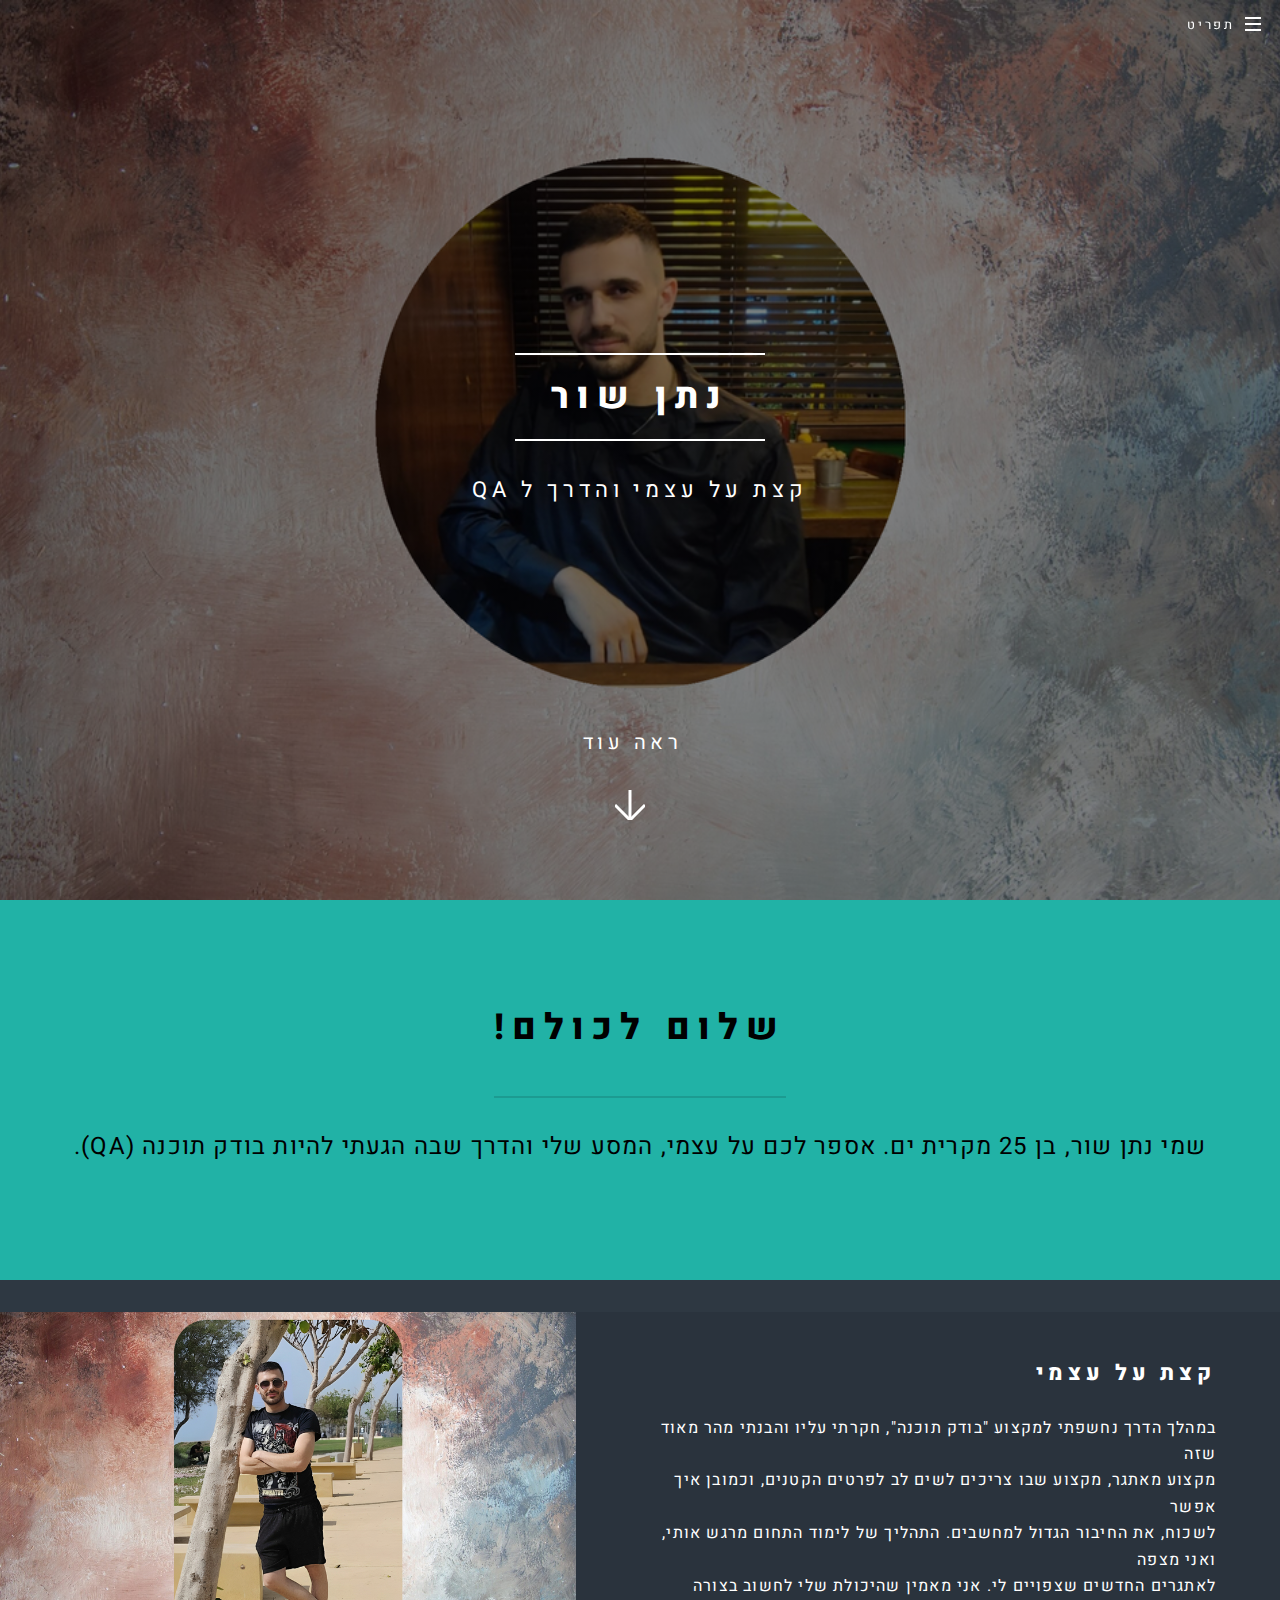
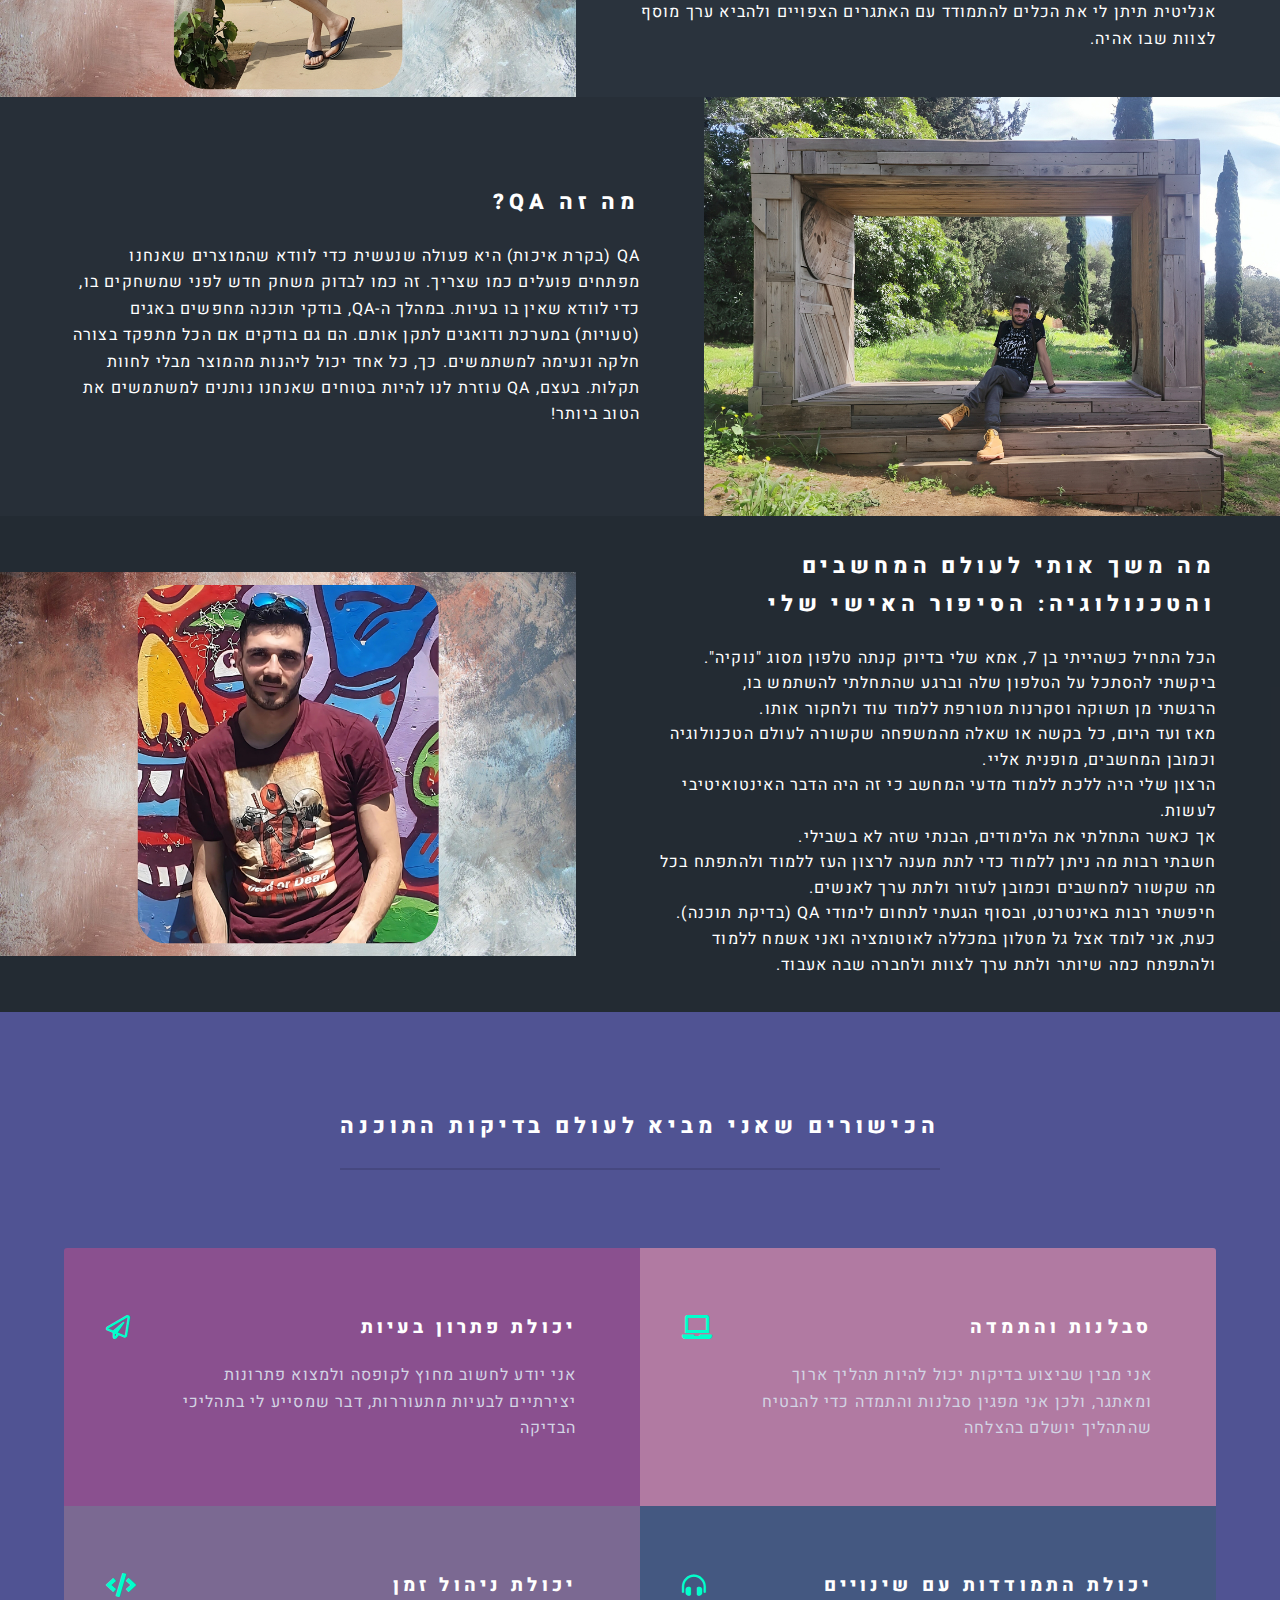
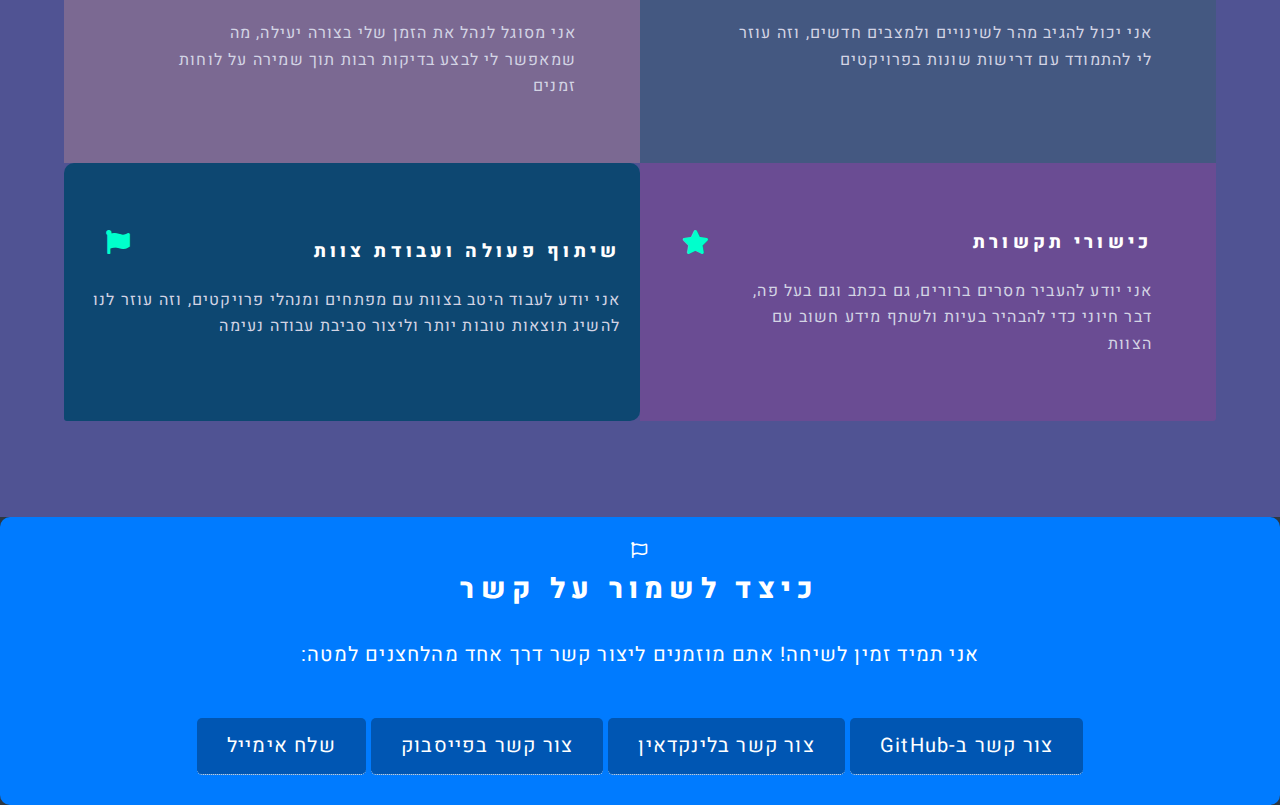
==== commit 557ae814: "update" ====
--- a/index.html
+++ b/index.html
@@ -175,8 +175,13 @@
     <p style="color: white; font-size: 20px;">:אני תמיד זמין לשיחה! אתם מוזמנים ליצור קשר דרך אחד מהלחצנים למטה</p>
     <a href="mailto:natanshor1@gmail.com" class="contact-button" target="_blank">שלח אימייל</a>
     <a href="https://www.facebook.com/natan.shor/" class="contact-button" target="_blank">צור קשר בפייסבוק</a>
-    <a href="https://www.linkedin.com/in/natan-shor-182ba7325e" class="contact-button" target="_blank">צור קשר בלינקדאין</a>
+    <a href="https://www.linkedin.com/in/natan-shor1/" class="contact-button" target="_blank">צור קשר בלינקדאין</a>
+	<a href="https://github.com/2323natan2323/" class="contact-button" target="_blank">GitHub-צור קשר ב</a>
+
 </li>
+
+
+
 
 <style>
     .icon.fa-flag {
@@ -206,6 +211,7 @@
 
 
 
+
 		<!-- Scripts -->
 			<script src="assets/js/jquery.min.js"></script>
 			<script src="assets/js/jquery.scrollex.min.js"></script>
--- a/assets/css/main.css
+++ b/assets/css/main.css
@@ -4006,4 +4006,5 @@
 
 	body.is-mobile.landing #footer {
 		background-color: #1d242a;
-	}+	}
+
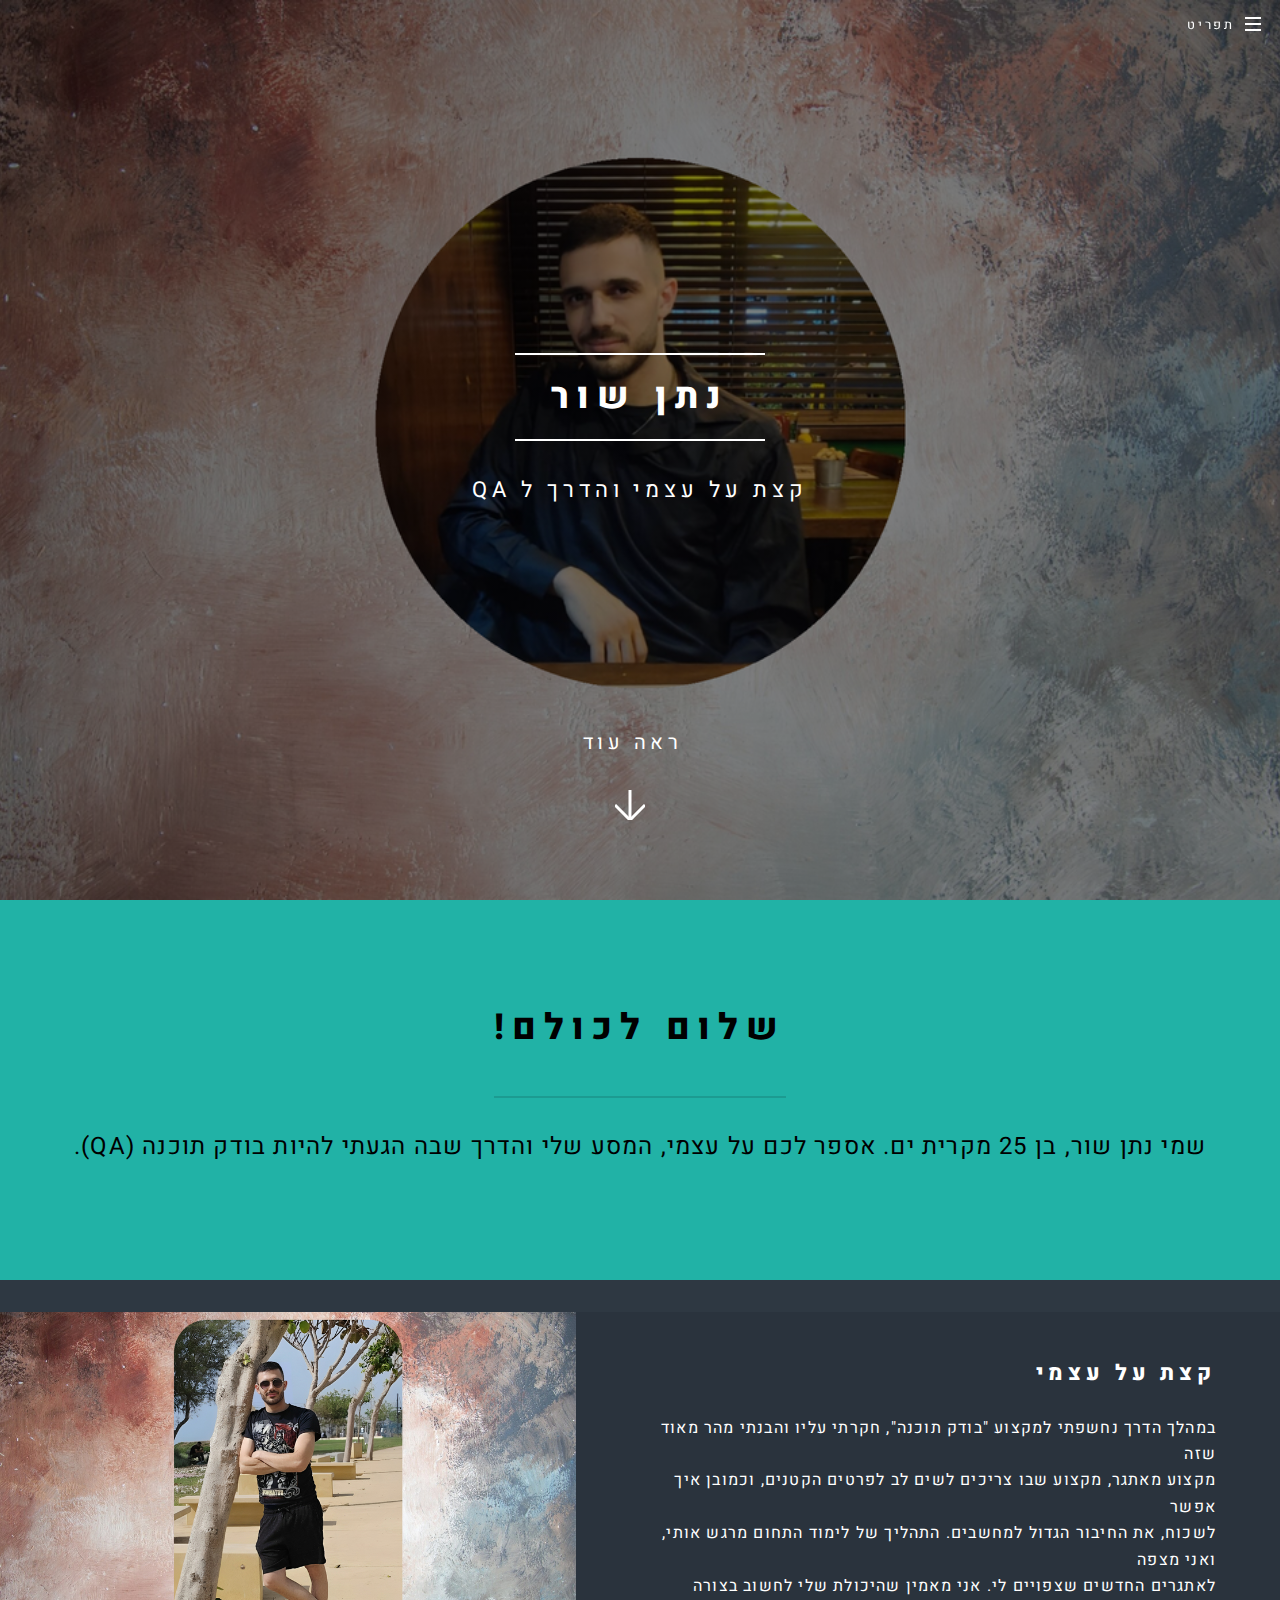
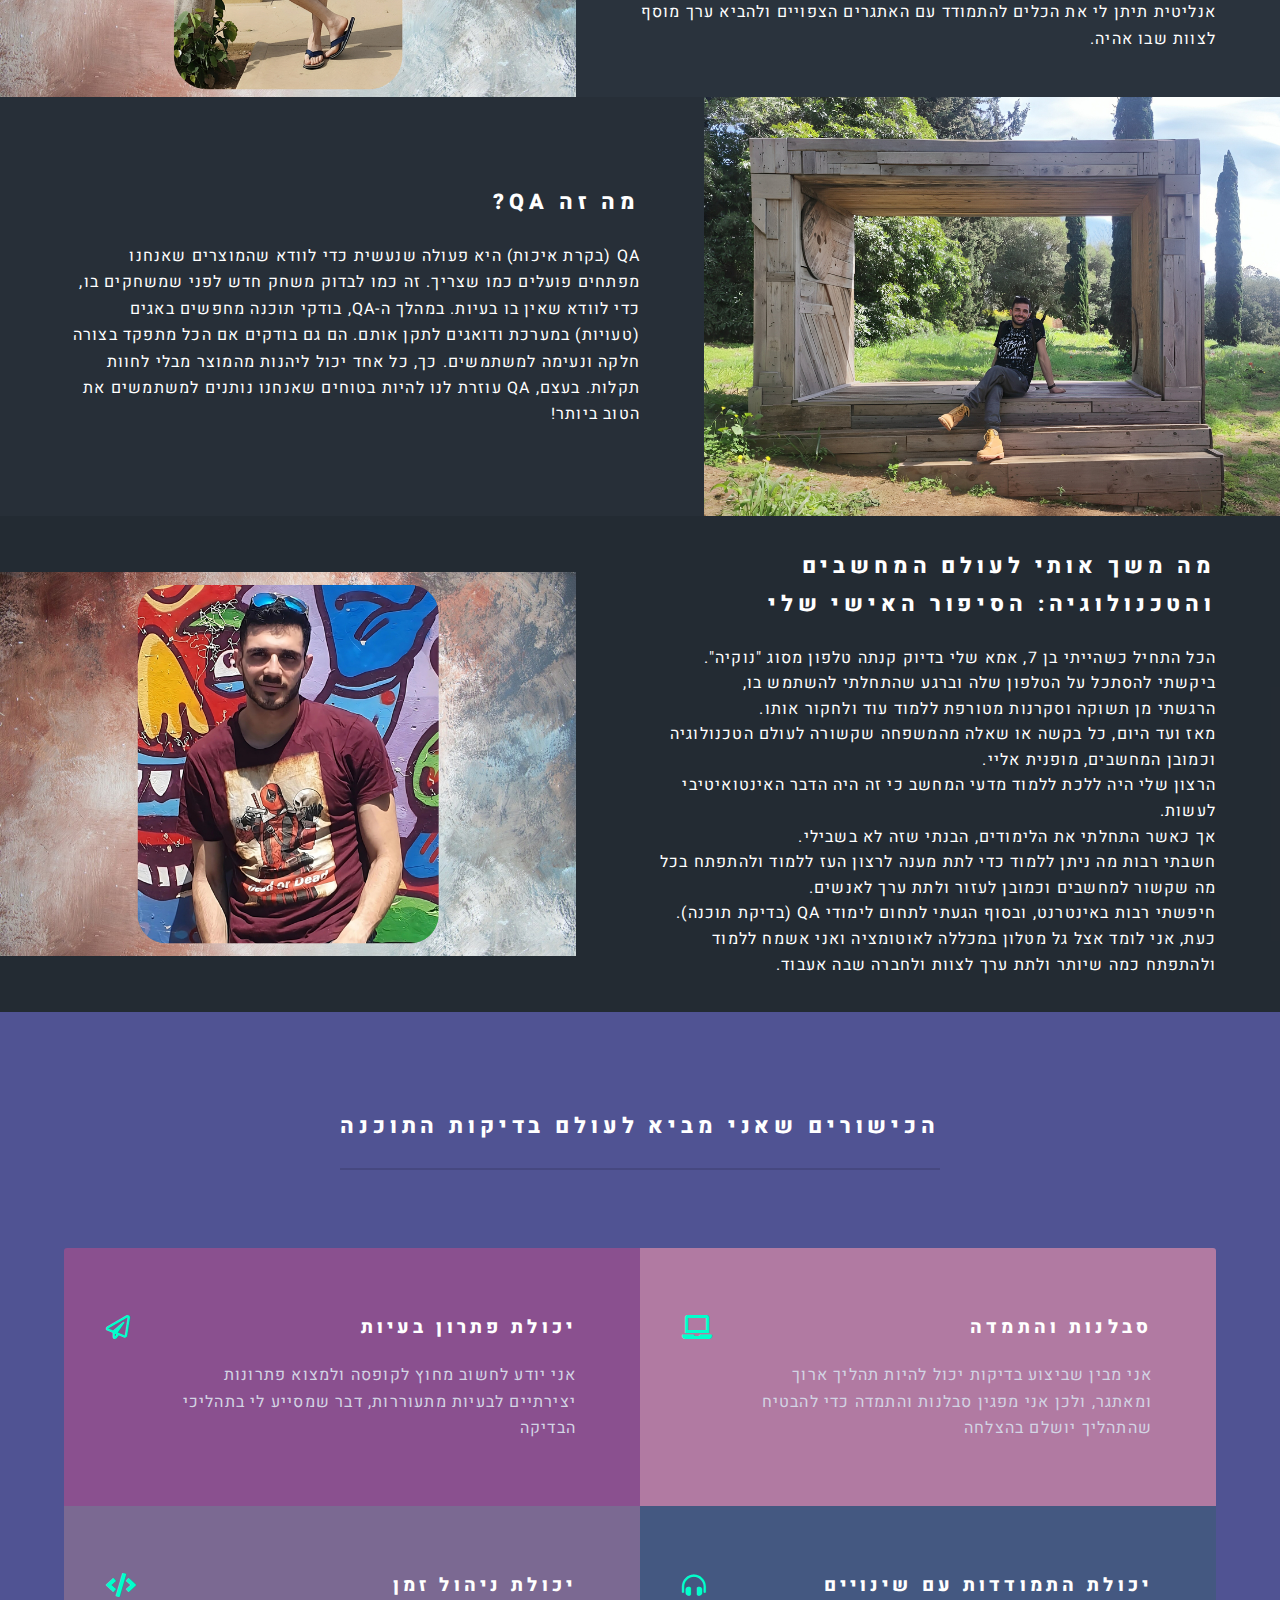
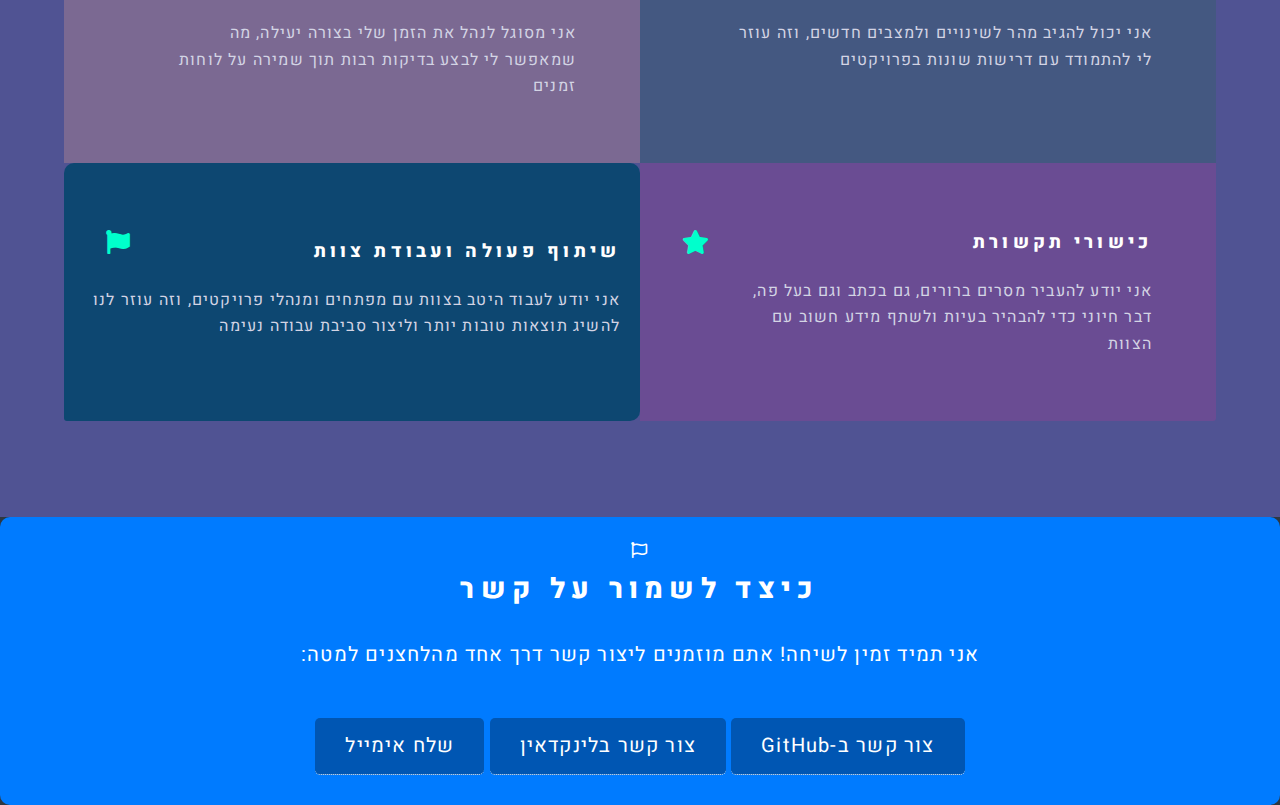
==== commit 9ad689bf: "Update index.html" ====
--- a/index.html
+++ b/index.html
@@ -174,7 +174,6 @@
     <h3 style="color: white; font-size: 28px;">כיצד לשמור על קשר</h3>
     <p style="color: white; font-size: 20px;">:אני תמיד זמין לשיחה! אתם מוזמנים ליצור קשר דרך אחד מהלחצנים למטה</p>
     <a href="mailto:natanshor1@gmail.com" class="contact-button" target="_blank">שלח אימייל</a>
-    <a href="https://www.facebook.com/natan.shor/" class="contact-button" target="_blank">צור קשר בפייסבוק</a>
     <a href="https://www.linkedin.com/in/natan-shor1/" class="contact-button" target="_blank">צור קשר בלינקדאין</a>
 	<a href="https://github.com/2323natan2323/" class="contact-button" target="_blank">GitHub-צור קשר ב</a>
 
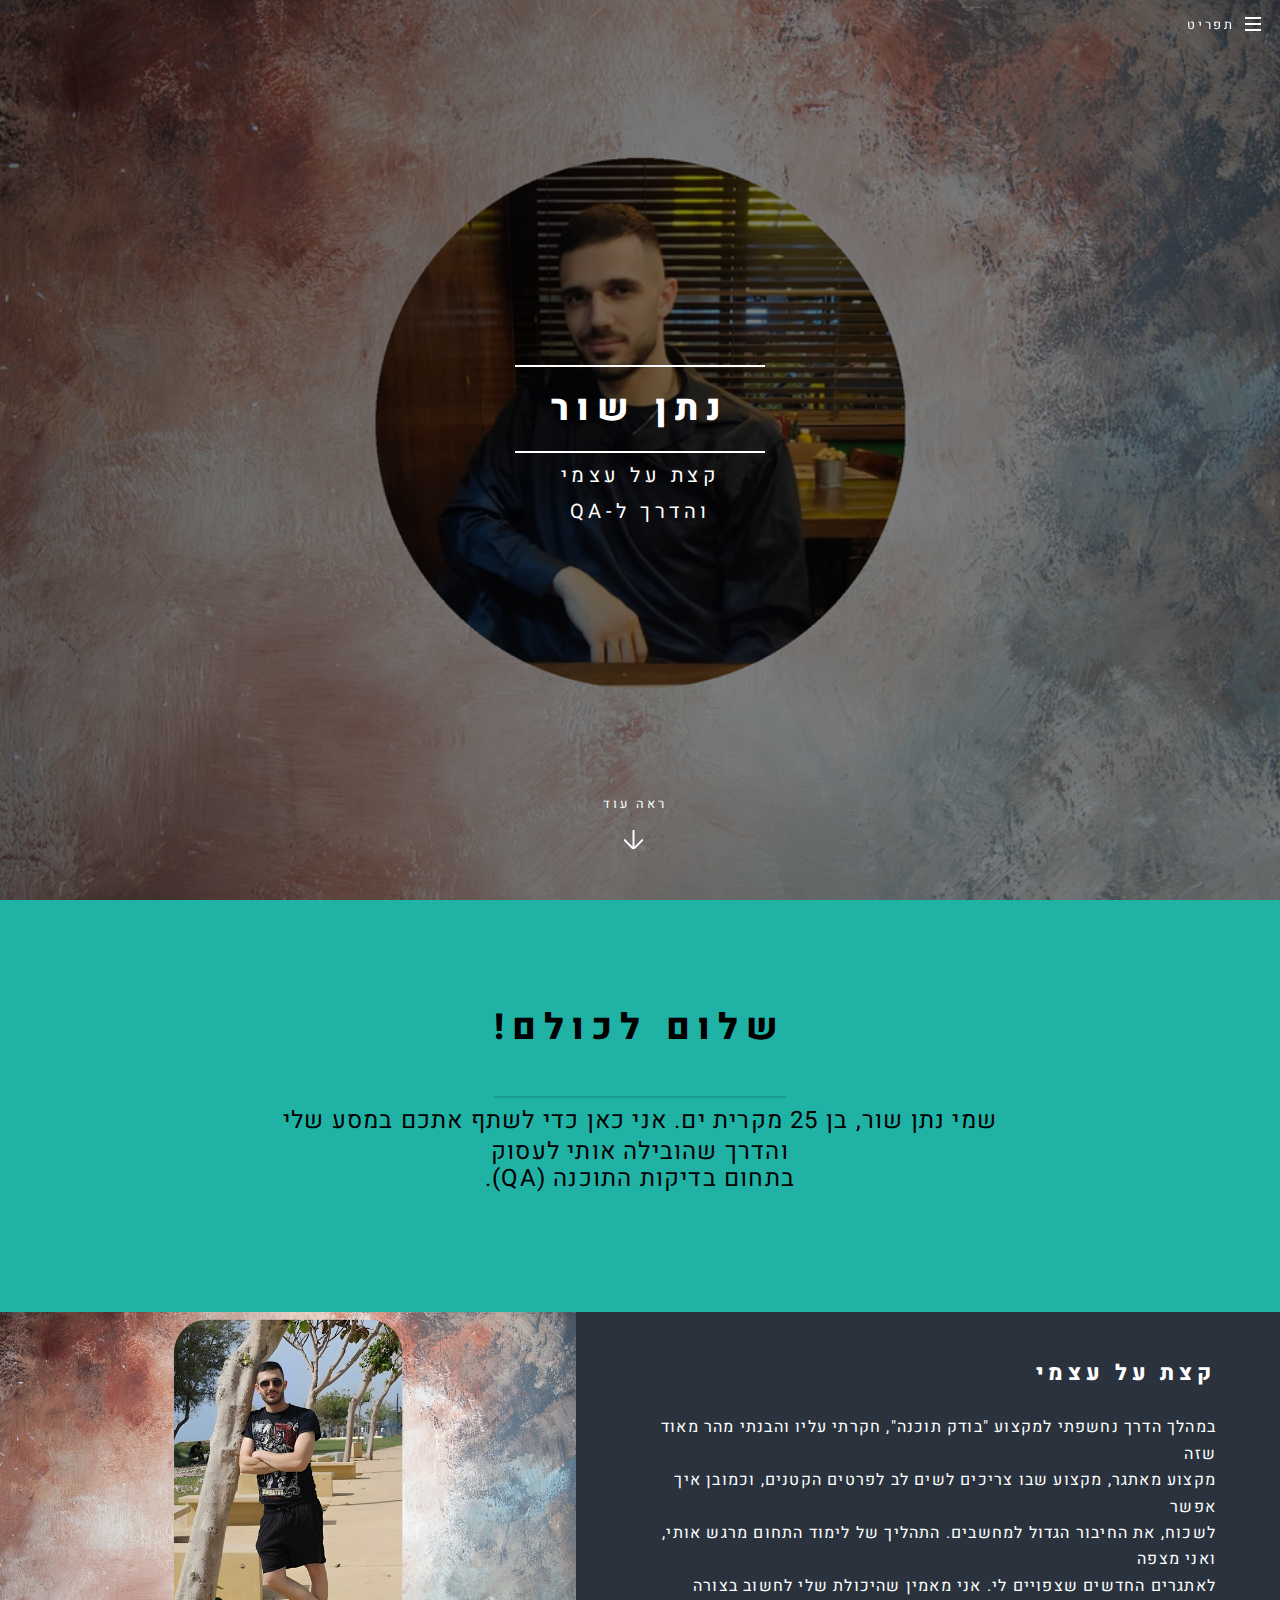
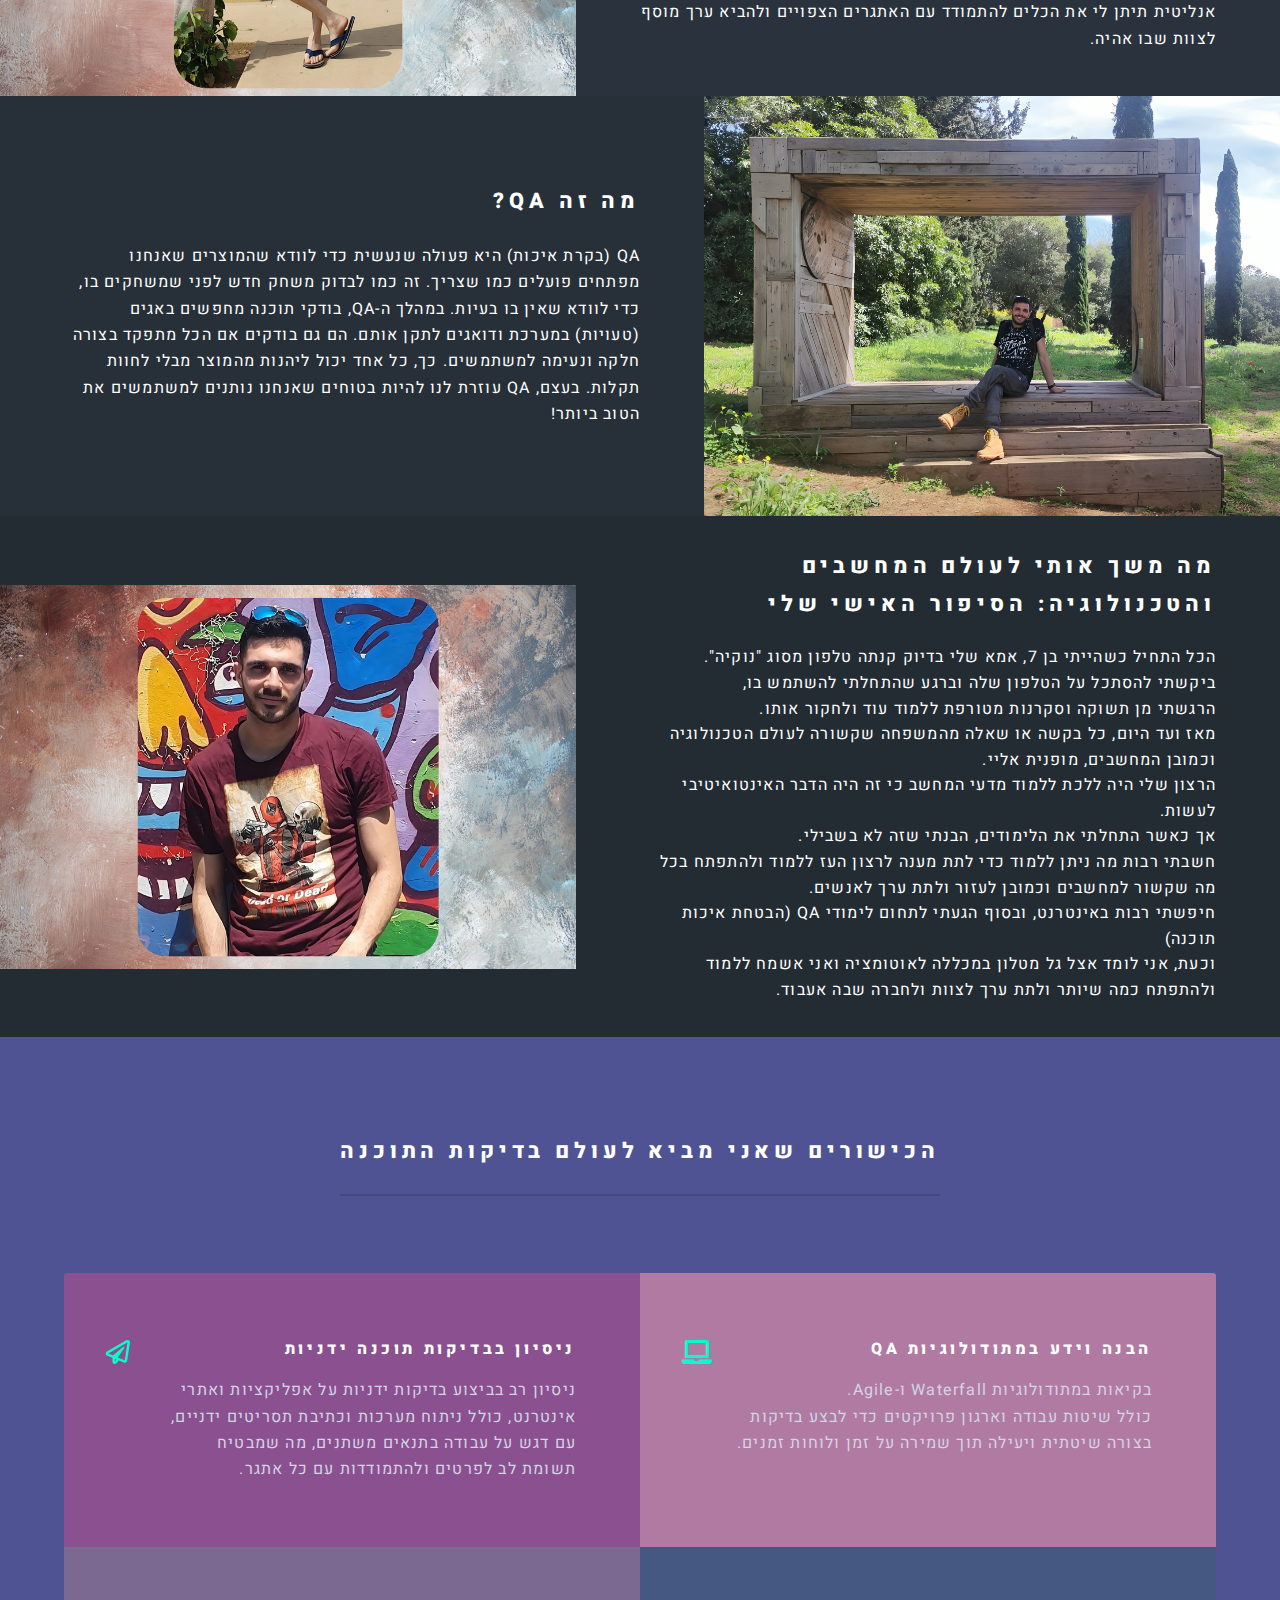
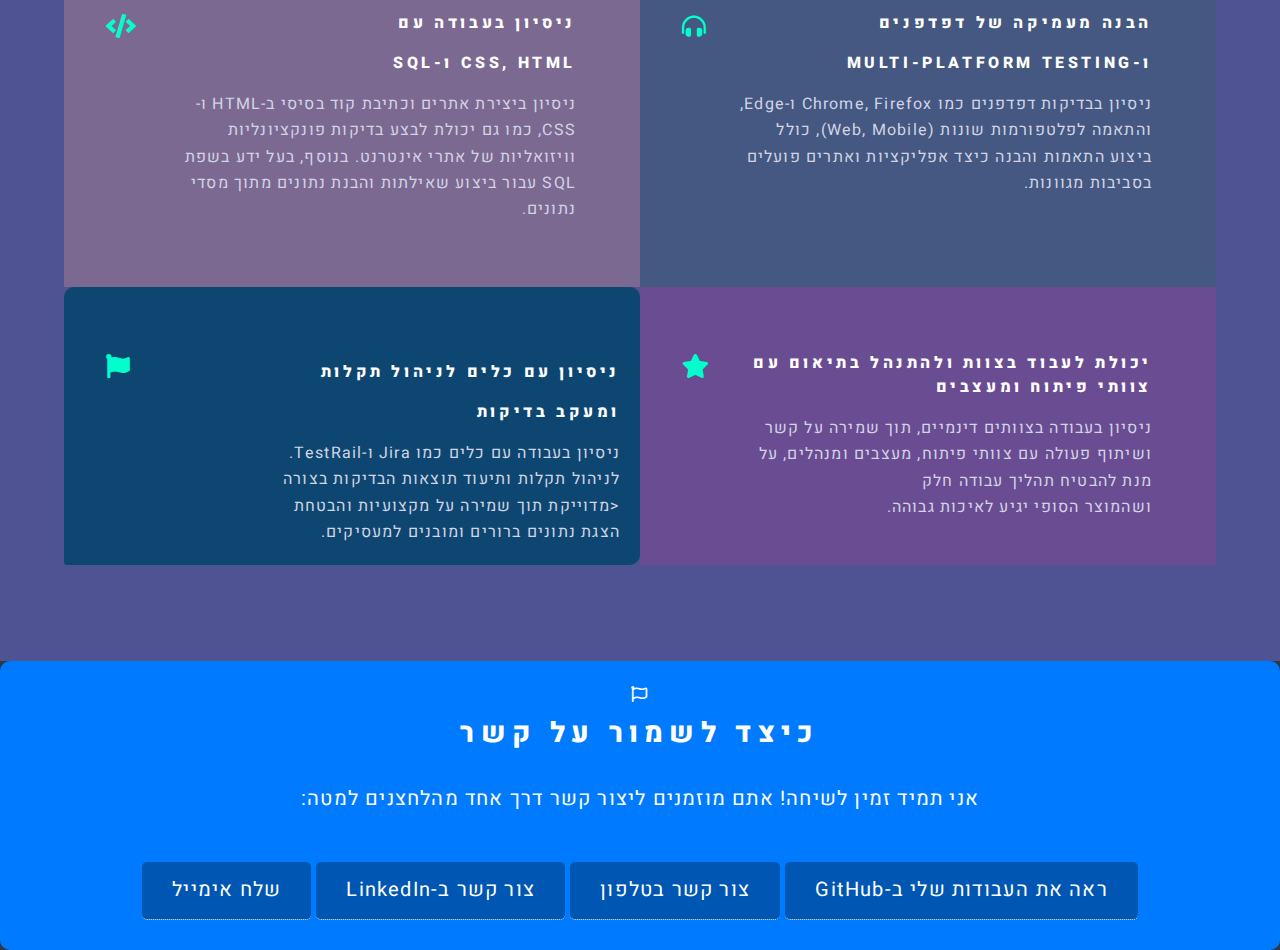
==== commit 58f761c6: "December 2024 Update" ====
--- a/index.html
+++ b/index.html
@@ -19,38 +19,110 @@
 		<!-- Page Wrapper -->
 			<div id="page-wrapper">
 
-				<!-- Header -->
-					<header id="header" class="alt">
-						<h1><a href="index.html">נתן שור</a></h1>
-						<nav id="nav">
-							<ul>
-								<li class="special">
-									<a href="#menu" class="menuToggle"><span>תפריט</span></a>
-									<div id="menu">
-			<ul style="list-style-type: none; padding: 0; text-align: right;">
-     <li><a href="index.html" style="font-size: 24px; margin-bottom; color: black;: 10px;">בית</a></li>
-    <li><a href="generic.html" style="font-size: 24px; margin-bottom; color: black; : 10px;">הטיול לברלין</a></li>
-    <li><a href="elements.html" style="font-size: 24px; color: black;">צרו קשר</a></li>
-</ul>
-
-
-									</div>
-								</li>
-							</ul>
-						</nav>
-					</header>
-					
-					<link rel="preconnect" href="https://fonts.googleapis.com">
-					<link rel="preconnect" href="https://fonts.gstatic.com" crossorigin>
-					<link href="https://fonts.googleapis.com/css2?family=Heebo:wght@100..900&display=swap" rel="stylesheet">
+	<!-- Header -->
+<header id="header" class="alt">
+    <h1><a href="index.html">נתן שור</a></h1>
+    <nav id="nav">
+        <ul>
+            <li class="special">
+                <a href="#menu" class="menuToggle"><span>תפריט</span></a>
+                <div id="menu">
+                    <ul style="list-style-type: none; padding: 0; text-align: right;">
+                        <li><a href="index.html" style="font-size: 24px; margin-bottom; color: black;: 10px;">דף הבית</a></li>
+                        <li><a href="generic.html" style="font-size: 24px; margin-bottom: 10px; color: black;">הטיול לברלין</a></li>
+                        <li><a href="elements.html" style="font-size: 24px; color: black;">צרו קשר</a></li>
+                    </ul>
+                </div>
+            </li>
+        </ul>
+    </nav>
+</header>
+
+<link rel="preconnect" href="https://fonts.googleapis.com">
+<link rel="preconnect" href="https://fonts.gstatic.com" crossorigin>
+<link href="https://fonts.googleapis.com/css2?family=Heebo:wght@100..900&display=swap" rel="stylesheet">
+
 <!-- Banner -->
 <section id="banner">
     <div class="inner">
-        <h2 style="font-size: 36px;">נתן שור</h2>
-        <p style="font-size: 22px;">QA קצת על עצמי והדרך ל<br /></p>
-        <a href="#one" class="more scrolly" style="font-size: 20px;">ראה עוד</a>
+<h2 style="font-size: 36px;">נתן שור</h2>
+<p class="about-me" style="text-align: center; font-size: 20px;">קצת על עצמי</p>
+<p class="qa-path" style="text-align: center; font-size: 20px;">QA-והדרך ל</p>
+
+
+
+        <a href="#one" class="more scrolly">ראה עוד</a>
     </div>
 </section>
+
+<style>
+    /* עבור כל המסכים */
+    #banner {
+        display: flex;
+        justify-content: center; /* מרכז את התוכן אופקית */
+        align-items: center; /* מרכז את התוכן אנכית */
+        height: 100vh; /* גובה של 100% מהגובה של המסך */
+        text-align: center; /* כל הטקסט ממורכז */
+        padding: 0 10px; /* padding אחיד */
+    }
+
+    #banner .inner {
+        max-width: 800px; /* מגביל את רוחב התוכן */
+        width: 100%;
+    }
+
+    /* הגדרת גודל הפונט עבור כותרת וקטעים */
+    #banner h2 {
+        font-size: 36px;
+        margin: 0;
+    }
+
+    #banner .about-me,
+    #banner .qa-path {
+        font-size: 24px; /* גודל אחיד לפסקאות */
+        margin: 10px 0; /* מרווח אחיד בין הפסקאות */
+    }
+
+    /* עבור הלינק "ראה עוד" */
+    #banner a {
+        font-size: 20px;
+        display: inline-block;
+        margin-top: 20px;
+    }
+
+    /* עבור מסכים קטנים מ-768px (מובייל) */
+    @media screen and (max-width: 768px) {
+        #banner h2 {
+            font-size: 24px; /* גודל הכותרת במובייל */
+        }
+
+        #banner .about-me,
+        #banner .qa-path {
+            font-size: 22px; /* גודל הפסקאות במובייל */
+        }
+
+        #banner a {
+            font-size: 18px; /* גודל לינק במובייל */
+        }
+    }
+
+    /* עבור מסכים רחבים מאוד (מעל 1200px) */
+    @media screen and (min-width: 1200px) {
+        #banner h2 {
+            font-size: 36px; /* גודל קבוע למסכים גדולים */
+        }
+
+        #banner .about-me,
+        #banner .qa-path {
+            font-size: 24px; /* גודל קבוע לפסקאות */
+        }
+
+        #banner a {
+            font-size: 20px; /* גודל לינק קבוע */
+        }
+    }
+</style>
+
 
 
 
@@ -58,19 +130,48 @@
 <section id="one" class="wrapper style1 special">
     <div class="inner">
         <header class="major">
-            <h2 style="color: black; font-size: 36px;">!שלום לכולם<br /></h2>
-            <p style="color: black; font-size: 24px;">.(QA) שמי נתן שור, בן 25 מקרית ים. אספר לכם על עצמי, המסע שלי והדרך שבה הגעתי להיות בודק תוכנה</p>
+            <h2 style="color: black; font-size: 36px; margin-bottom: 10px;">!שלום לכולם</h2>
+            <span style="color: black; font-size: 24px; display: block; margin-bottom: 5px;">שמי נתן שור, בן 25 מקרית ים. אני כאן כדי לשתף אתכם במסע שלי</span>
+            <span style="color: black; font-size: 24px; display: block; margin-top: 0;">והדרך שהובילה אותי לעסוק</span>
+			<span style="color: black; font-size: 24px; display: block; margin-top: 0;">.(QA) בתחום בדיקות התוכנה</span>
+        
         </header>
     </div>
 </section>
 
-								
-								
-								</p>
-							</header>
-						
-						</div>
-					</section>
+<style>
+  /* באופן כללי המילה (QA) תהיה באותו קו */
+  .qa-text {
+    display: inline;
+  }
+
+  /* על מסכים קטנים (מובייל) המילה (QA) תעבור לשורה חדשה */
+  @media screen and (max-width: 768px) {
+    .qa-text {
+      display: block;
+      margin-top: 10px; /* רווח נוסף במובייל */
+    }
+  }
+</style>
+
+
+
+<style>
+  /* באופן כללי המילה (QA) תהיה באותו קו */
+  .qa-text {
+    display: inline;
+  }
+
+  /* על מסכים קטנים (מובייל) המילה (QA) תעבור לשורה חדשה */
+  @media screen and (max-width: 768px) {
+    .qa-text {
+      display: block;
+      margin-top: 10px; /* הוספתי רווח כדי לשמור על מקום בין השורות */
+    }
+  }
+</style>
+
+
 
 				<!-- Two -->
 					<section id="two" class="wrapper alt style2">
@@ -113,8 +214,8 @@
     <br> הרגשתי מן תשוקה וסקרנות מטורפת ללמוד עוד ולחקור אותו.
     <br> מאז ועד היום, כל בקשה או שאלה מהמשפחה שקשורה לעולם הטכנולוגיה וכמובן המחשבים, מופנית אליי. <br> הרצון שלי היה ללכת ללמוד מדעי המחשב כי זה היה הדבר האינטואיטיבי לעשות.<br> אך כאשר התחלתי את הלימודים, הבנתי שזה לא בשבילי. 
     <br> חשבתי רבות מה ניתן ללמוד כדי לתת מענה לרצון העז ללמוד ולהתפתח בכל מה שקשור למחשבים וכמובן לעזור ולתת ערך לאנשים.
-    <br> חיפשתי רבות באינטרנט, ובסוף הגעתי לתחום לימודי QA (בדיקת תוכנה).
-    <br> כעת, אני לומד אצל גל מטלון במכללה לאוטומציה ואני אשמח ללמוד ולהתפתח כמה שיותר ולתת ערך לצוות ולחברה שבה אעבוד.
+    <br> חיפשתי רבות באינטרנט, ובסוף הגעתי לתחום לימודי QA (הבטחת איכות תוכנה)
+    <br>וכעת, אני לומד אצל גל מטלון במכללה לאוטומציה ואני אשמח ללמוד ולהתפתח כמה שיותר ולתת ערך לצוות ולחברה שבה אעבוד.
 </p>
 
 
@@ -141,42 +242,57 @@
         </header>
         <ul class="features">
               <li class="icon fa-paper-plane" style="text-align: right;  background-color: #8a508f;">
-                <h3 style="text-align: right;">יכולת פתרון בעיות</h3>
-                <p dir="rtl" style="text-align: right;">אני יודע לחשוב מחוץ לקופסה ולמצוא פתרונות יצירתיים לבעיות מתעוררות, דבר שמסייע לי בתהליכי הבדיקה</p>
+                <h4 style="text-align: right;">ניסיון בבדיקות תוכנה ידניות</h4>
+                <p dir="rtl" style="text-align: right;">ניסיון רב בביצוע בדיקות ידניות על אפליקציות ואתרי אינטרנט, כולל ניתוח מערכות וכתיבת תסריטים ידניים, עם דגש על עבודה בתנאים משתנים, מה שמבטיח תשומת לב לפרטים ולהתמודדות עם כל אתגר.</p>
             </li>
            <li class="icon solid fa-laptop" style="text-align: right;  background-color: #b17aa2;">
-                <h3 style="text-align: right;">סבלנות והתמדה</h3>
-                <p dir="rtl" style="text-align: right;">אני מבין שביצוע בדיקות יכול להיות תהליך ארוך ומאתגר, ולכן אני מפגין סבלנות והתמדה כדי להבטיח שהתהליך יושלם בהצלחה</p>
+                <h4 style="text-align: right;">QA  הבנה וידע במתודולוגיות</h4>
+     <p dir="rtl" style="text-align: right; margin-bottom: 0;">בקיאות במתודולוגיות Waterfall ו-Agile.</p>
+<p dir="rtl" style="text-align: right; margin-top: 0;">כולל שיטות עבודה וארגון פרויקטים כדי לבצע בדיקות בצורה שיטתית ויעילה תוך שמירה על זמן ולוחות זמנים.</p>
+
+
             </li>
               <li class="icon solid fa-code" style="text-align: right;  background-color: #7b6992;">
-                <h3 style="text-align: right;">יכולת ניהול זמן</h3>
-                <p dir="rtl" style="text-align: right;">אני מסוגל לנהל את הזמן שלי בצורה יעילה, מה שמאפשר לי לבצע בדיקות רבות תוך שמירה על לוחות זמנים</p>
-            </li>
-        <li class="icon solid fa-headphones-alt" style="text-align: right;  background-color: #445881;">
-                <h3 style="text-align: right;">יכולת התמודדות עם שינויים</h3>
-                <p dir="rtl" style="text-align: right;">אני יכול להגיב מהר לשינויים ולמצבים חדשים, וזה עוזר לי להתמודד עם דרישות שונות בפרויקטים</p>
-            </li>
-            <li class="icon solid fa-flag" style="text-align: right;  background-color: #0d4771;">
-<br><br>            
-			<h3>שיתוף פעולה ועבודת צוות</h3>
-                <p>אני יודע לעבוד היטב בצוות עם מפתחים ומנהלי פרויקטים, וזה עוזר לנו להשיג תוצאות טובות יותר וליצור סביבת עבודה נעימה</p>
+                <h4 style="text-align: right;"> ניסיון בעבודה עם</h4>
+				            <h4 style="text-align: right;">SQL-ו CSS, HTML</h4>
+<p dir="rtl" style="text-align: right;">ניסיון ביצירת אתרים וכתיבת קוד בסיסי ב-HTML ו-CSS, כמו גם יכולת לבצע בדיקות פונקציונליות וויזואליות של אתרי אינטרנט. בנוסף, בעל ידע בשפת SQL עבור ביצוע שאילתות והבנת נתונים מתוך מסדי נתונים.</p>
+
+            </li>
+            <li class="icon solid fa-headphones-alt" style="text-align: right; background-color: #445881;">
+                <h4 style="text-align: right;">הבנה מעמיקה של דפדפנים</h4>
+                <h4 style="text-align: right;">Multi-Platform Testing-ו</h4>
+               <p dir="rtl" style="text-align: right;">ניסיון בבדיקות דפדפנים כמו Chrome, Firefox ו-Edge, והתאמה לפלטפורמות שונות (Web, Mobile), כולל ביצוע התאמות והבנה כיצד אפליקציות ואתרים פועלים בסביבות מגוונות.</p>
+
+            </li>
+    
+		  <li class="icon solid fa-flag" style="text-align: right;  background-color: #0d4771;">
+ <br><br><h4>ניסיון עם כלים לניהול תקלות</h4>
+	  <h4>ומעקב בדיקות</h4>
+       <p style="margin-bottom: 0; margin-top: 0;">.TestRail-ו Jira ניסיון בעבודה עם כלים כמו</p>
+<p style="margin-bottom: 0; margin-top: 0;">לניהול תקלות ותיעוד תוצאות הבדיקות בצורה</p>
+<p style="margin-bottom: 0; margin-top: 0;">מדוייקת תוך שמירה על מקצועיות והבטחת></p>
+<p style="margin-bottom: 0; margin-top: 0;">.הצגת נתונים ברורים ומובנים למעסיקים</p>
+
+
             </li>
             <li class="icon solid fa-star" style="text-align: right;  background-color: #6a4c93;">
-                <h3>כישורי תקשורת</h3>
-                <p>אני יודע להעביר מסרים ברורים, גם בכתב וגם בעל פה, דבר חיוני כדי להבהיר בעיות ולשתף מידע חשוב עם הצוות</p>
+                <h4>יכולת לעבוד בצוות ולהתנהל בתיאום עם צוותי פיתוח ומעצבים</h4>
+         <p style="margin-bottom: 0; margin-top: 0;">ניסיון בעבודה בצוותים דינמיים, תוך שמירה על קשר ושיתוף פעולה עם צוותי פיתוח, מעצבים ומנהלים, על מנת להבטיח תהליך עבודה חלק</p>
+<p style="margin-bottom: 0; margin-top: 0;">.ושהמוצר הסופי יגיע לאיכות גבוהה</p>
+
             </li>
         </ul>
     </div>
 </section>
 
 
-<li class="icon fa-flag">
+  <li class="icon fa-flag">
     <h3 style="color: white; font-size: 28px;">כיצד לשמור על קשר</h3>
     <p style="color: white; font-size: 20px;">:אני תמיד זמין לשיחה! אתם מוזמנים ליצור קשר דרך אחד מהלחצנים למטה</p>
-    <a href="mailto:natanshor1@gmail.com" class="contact-button" target="_blank">שלח אימייל</a>
-    <a href="https://www.linkedin.com/in/natan-shor1/" class="contact-button" target="_blank">צור קשר בלינקדאין</a>
-	<a href="https://github.com/2323natan2323/" class="contact-button" target="_blank">GitHub-צור קשר ב</a>
-
+    <a href="mailto:2323natan2323@gmail.com" class="contact-button" target="_blank">שלח אימייל</a>
+    <a href="https://www.linkedin.com/in/natan-shor1/" class="contact-button" target="_blank">LinkedIn-צור קשר ב</a>
+	<a href="tel:+972527491280" class="contact-button">צור קשר בטלפון</a>
+ <a href="https://github.com/2323natan2323/" class="contact-button" target="_blank">GitHub-ראה את העבודות שלי ב</a>
 </li>
 
 
@@ -207,7 +323,55 @@
     }
 </style>
 
-
+<!-- Scroll to Top Button -->
+<a href="#top" class="scroll-to-top">
+    <img src="images/up-arrow.png" alt="Scroll to Top" />
+</a>
+
+<!-- Scroll to Top Button CSS -->
+<style>
+    .scroll-to-top {
+        position: fixed;
+        bottom: 10px;
+        right: 20px;
+        display: none; /* הכפתור יהיה מוסתר בהתחלה */
+        cursor: pointer;
+        text-decoration: none; /* מסיר קו תחתי */
+        border: none; /* מסיר גבולות */
+        outline: none; /* מסיר מסגרת לחיצה */
+    }
+
+    .scroll-to-top img {
+        width: 60px; /* הגדלת רוחב התמונה */
+        height: auto; /* שמירה על פרופורציות התמונה */
+        border-radius: 50%; /* הופך את התמונה לעגולה */
+        box-shadow: 0 4px 6px rgba(0, 0, 0, 0.2); /* מוסיף צל רך */
+        transition: transform 0.3s ease; /* אפקט מעבר חלק */
+    }
+
+    .scroll-to-top img:hover {
+        transform: scale(1.2); /* הגדלה במעבר עכבר */
+    }
+</style>
+
+<!-- Scroll to Top Button JavaScript -->
+<script>
+    // הצגת הלחצן כשמגלגלים למטה
+    window.onscroll = function() {
+        var button = document.querySelector('.scroll-to-top');
+        if (document.body.scrollTop > 100 || document.documentElement.scrollTop > 100) {
+            button.style.display = "block"; // מציג את הלחצן
+        } else {
+            button.style.display = "none"; // מסיר את הלחצן כשהתוכן על גבי הדף
+        }
+    };
+
+    // גלילה למעלה בלחיצה על הכפתור
+    document.querySelector('.scroll-to-top').addEventListener('click', function(e) {
+        e.preventDefault();
+        window.scrollTo({ top: 0, behavior: 'smooth' });
+    });
+</script>
 
 
 
--- a/assets/css/main.css
+++ b/assets/css/main.css
@@ -4008,3 +4008,19 @@
 		background-color: #1d242a;
 	}
 
+
+#banner h2 {
+    font-size: 36px;
+    margin: 0;
+}
+
+#banner p {
+    font-size: 24px;
+    margin: 10px 0;
+}
+
+#banner a {
+    font-size: 20px;
+    display: inline-block;
+    margin-top: 20px;
+}
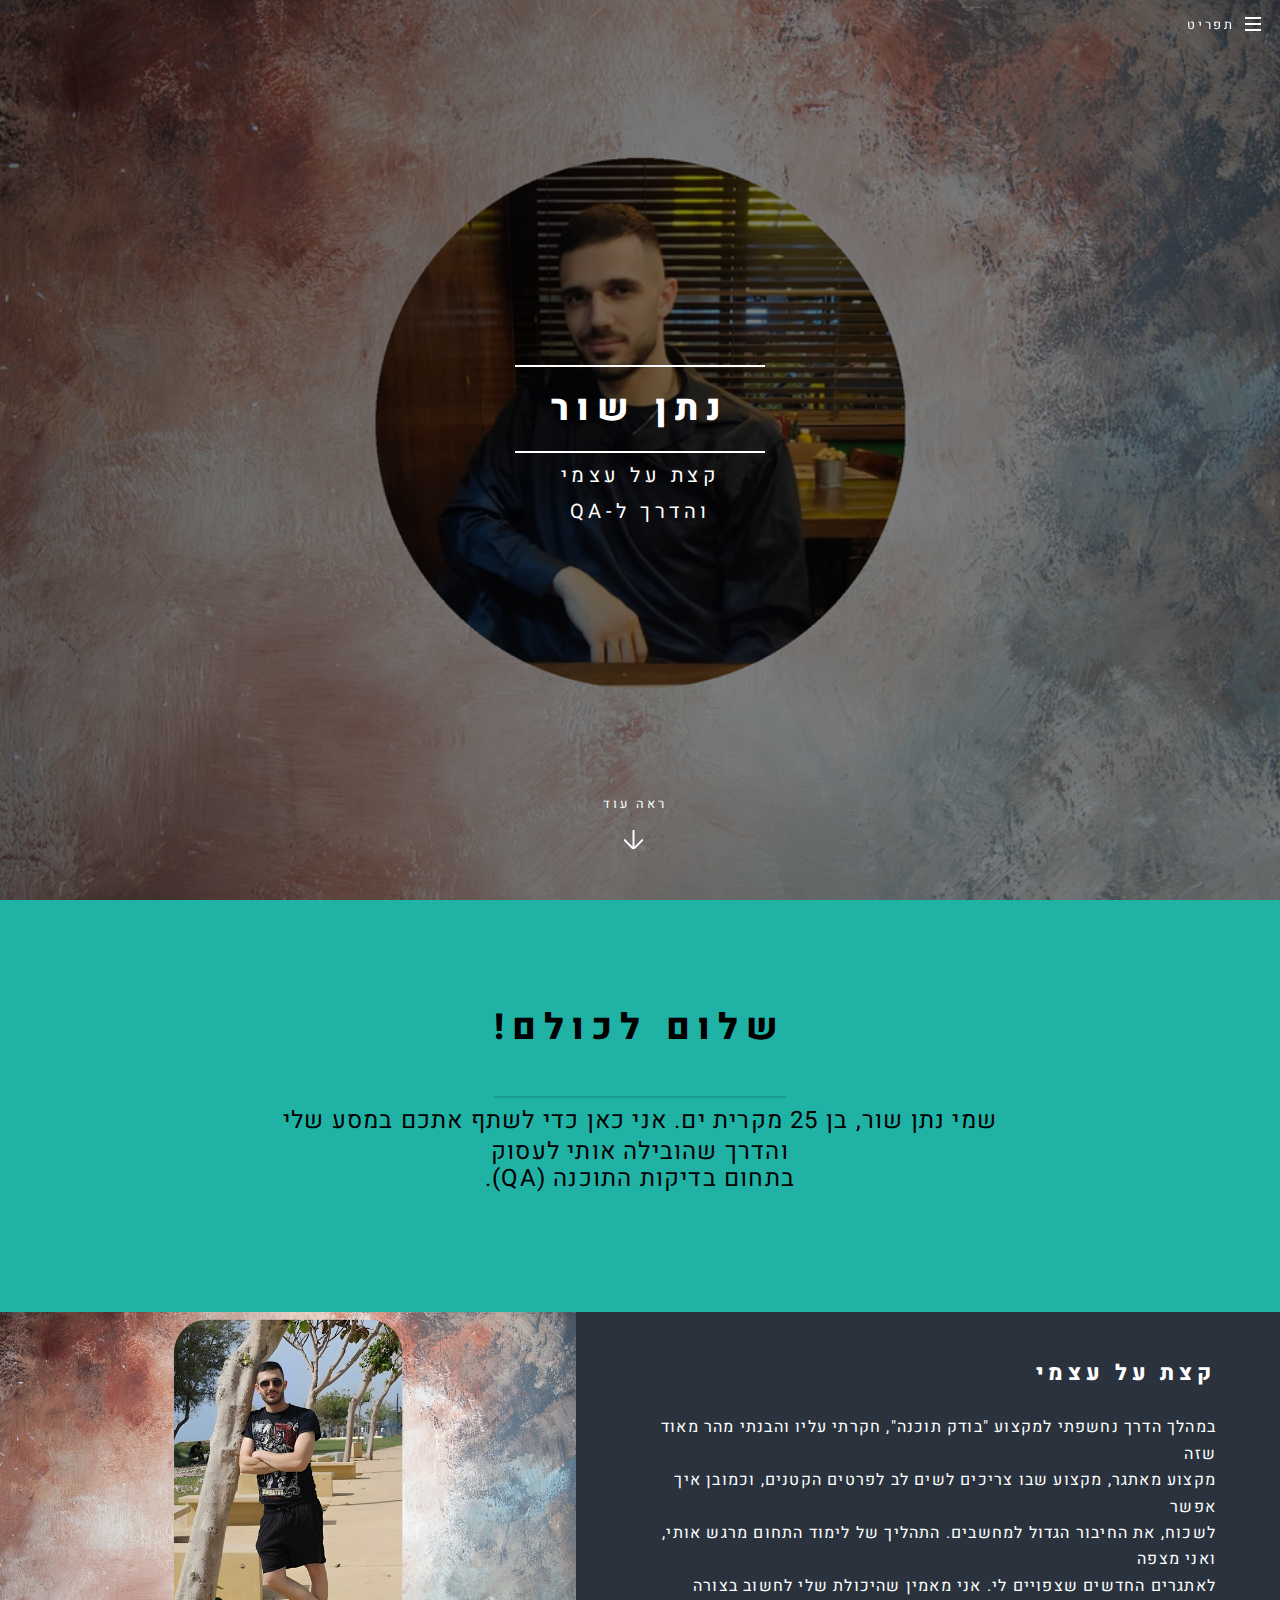
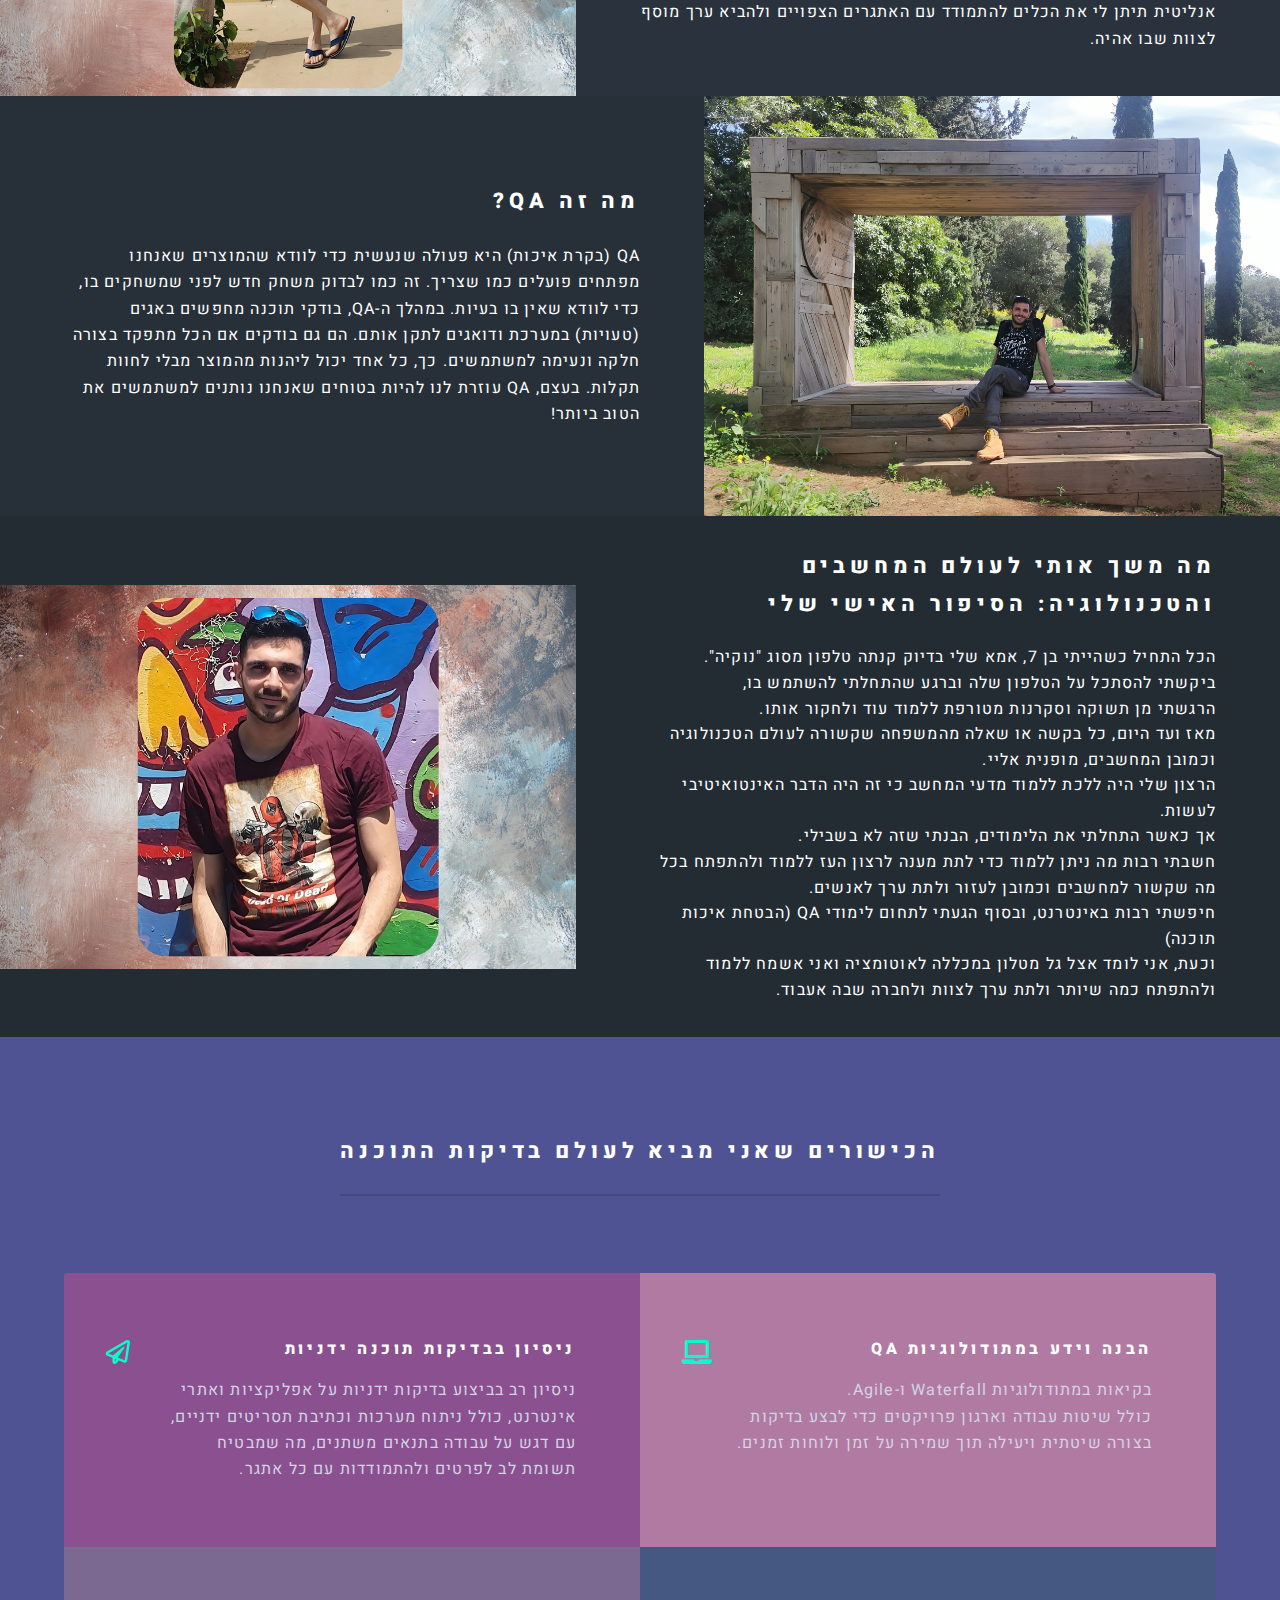
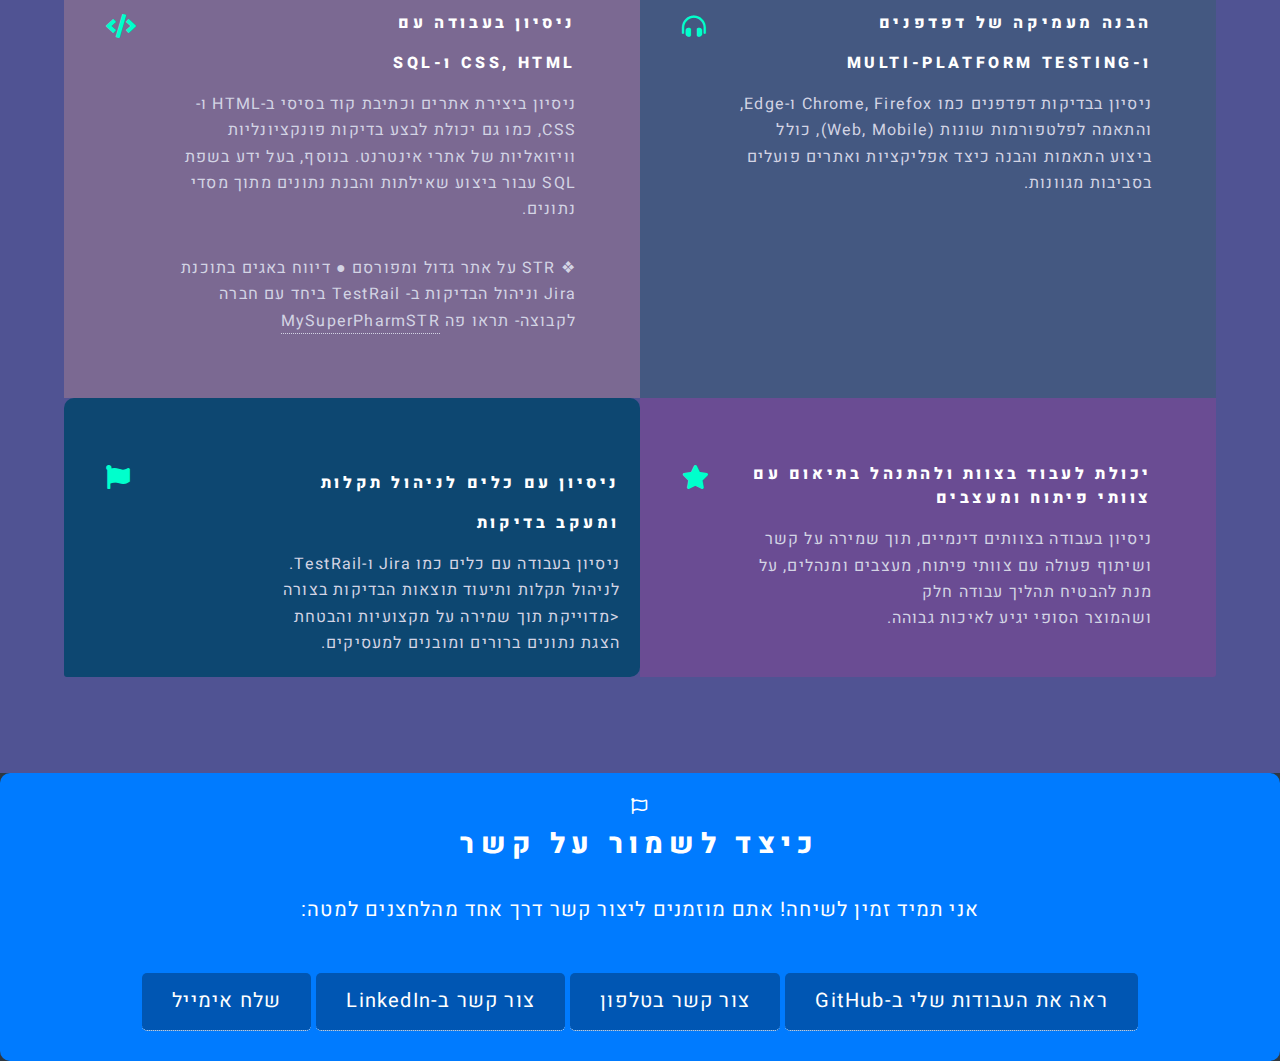
==== commit b2009158: "Edded site" ====
--- a/index.html
+++ b/index.html
@@ -256,6 +256,8 @@
                 <h4 style="text-align: right;"> ניסיון בעבודה עם</h4>
 				            <h4 style="text-align: right;">SQL-ו CSS, HTML</h4>
 <p dir="rtl" style="text-align: right;">ניסיון ביצירת אתרים וכתיבת קוד בסיסי ב-HTML ו-CSS, כמו גם יכולת לבצע בדיקות פונקציונליות וויזואליות של אתרי אינטרנט. בנוסף, בעל ידע בשפת SQL עבור ביצוע שאילתות והבנת נתונים מתוך מסדי נתונים.</p>
+<p dir="rtl" style="text-align: right;">❖ STR על אתר גדול ומפורסם ● דיווח באגים בתוכנת Jira וניהול הבדיקות ב- TestRail ביחד עם חברה לקבוצה- תראו פה <a href="https://bit.ly/MySuperPharm-STR" target="_blank">MySuperPharmSTR</a></p>
+
 
             </li>
             <li class="icon solid fa-headphones-alt" style="text-align: right; background-color: #445881;">
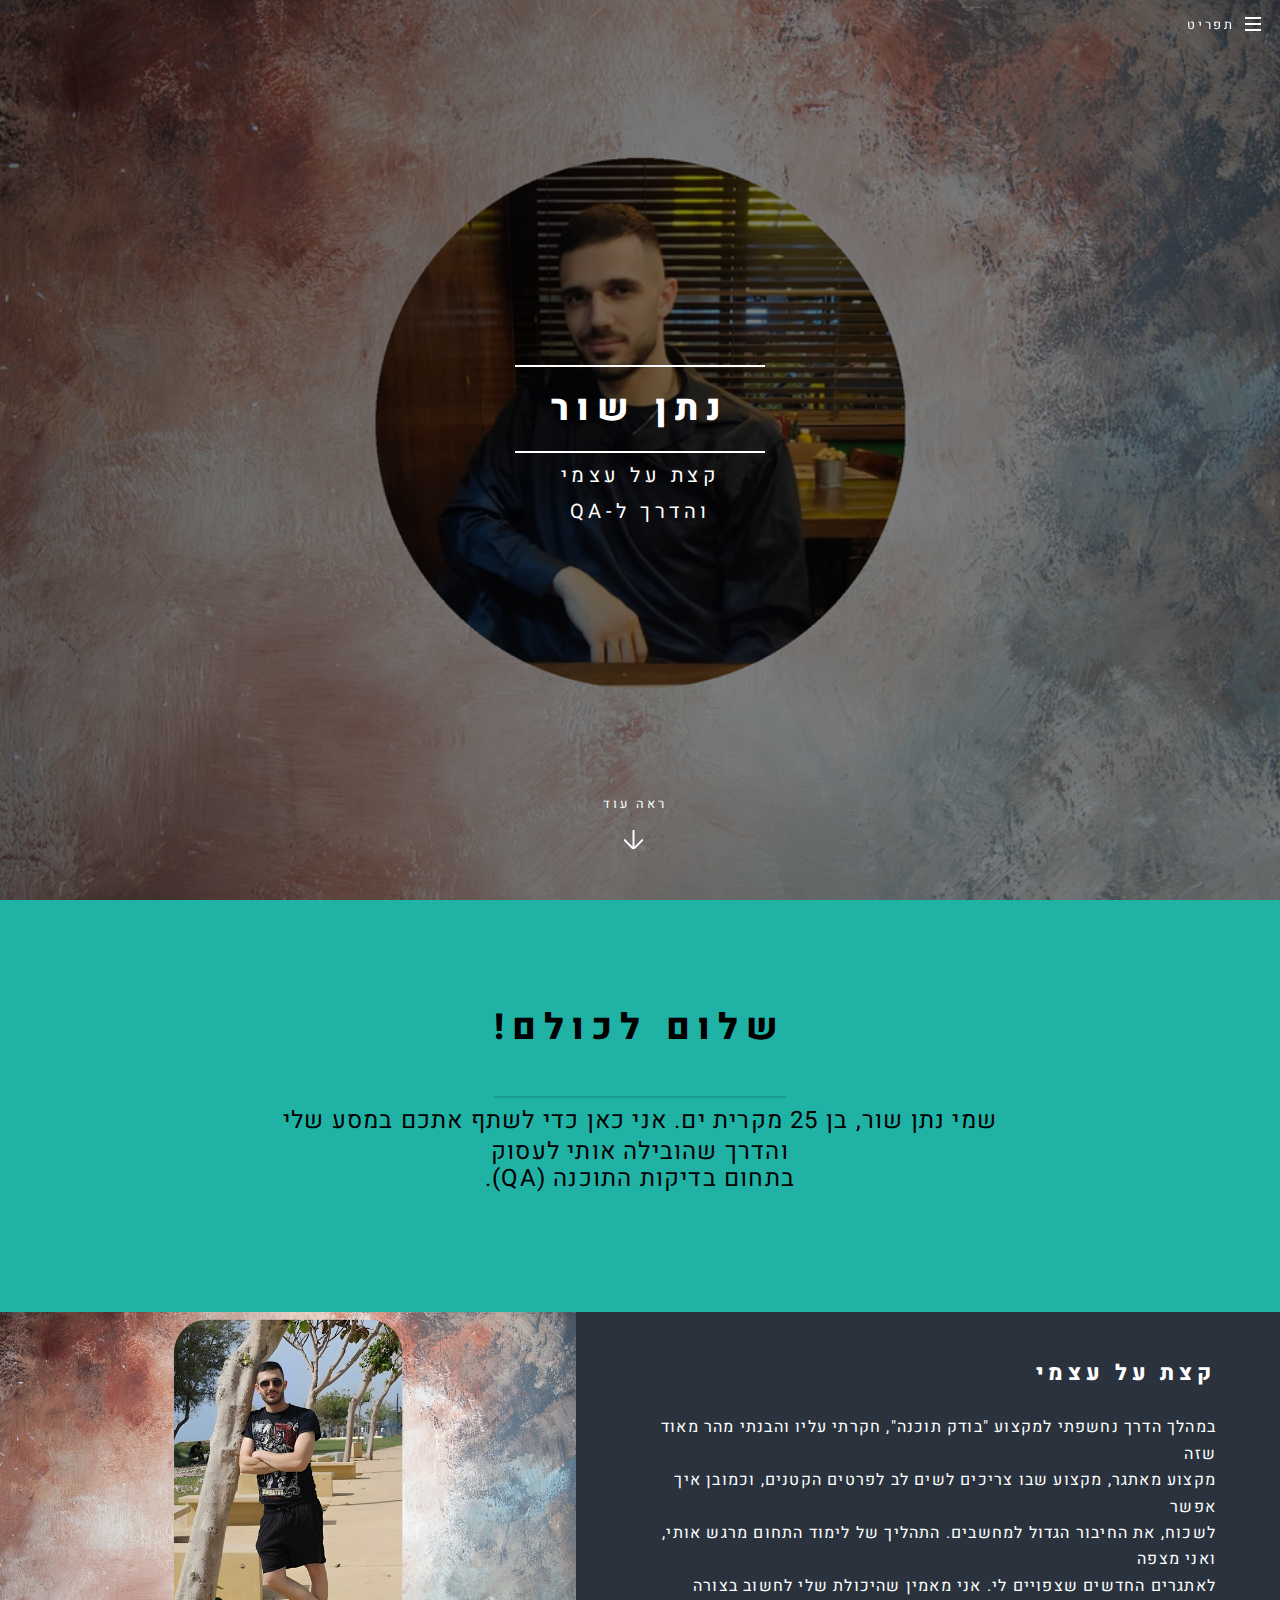
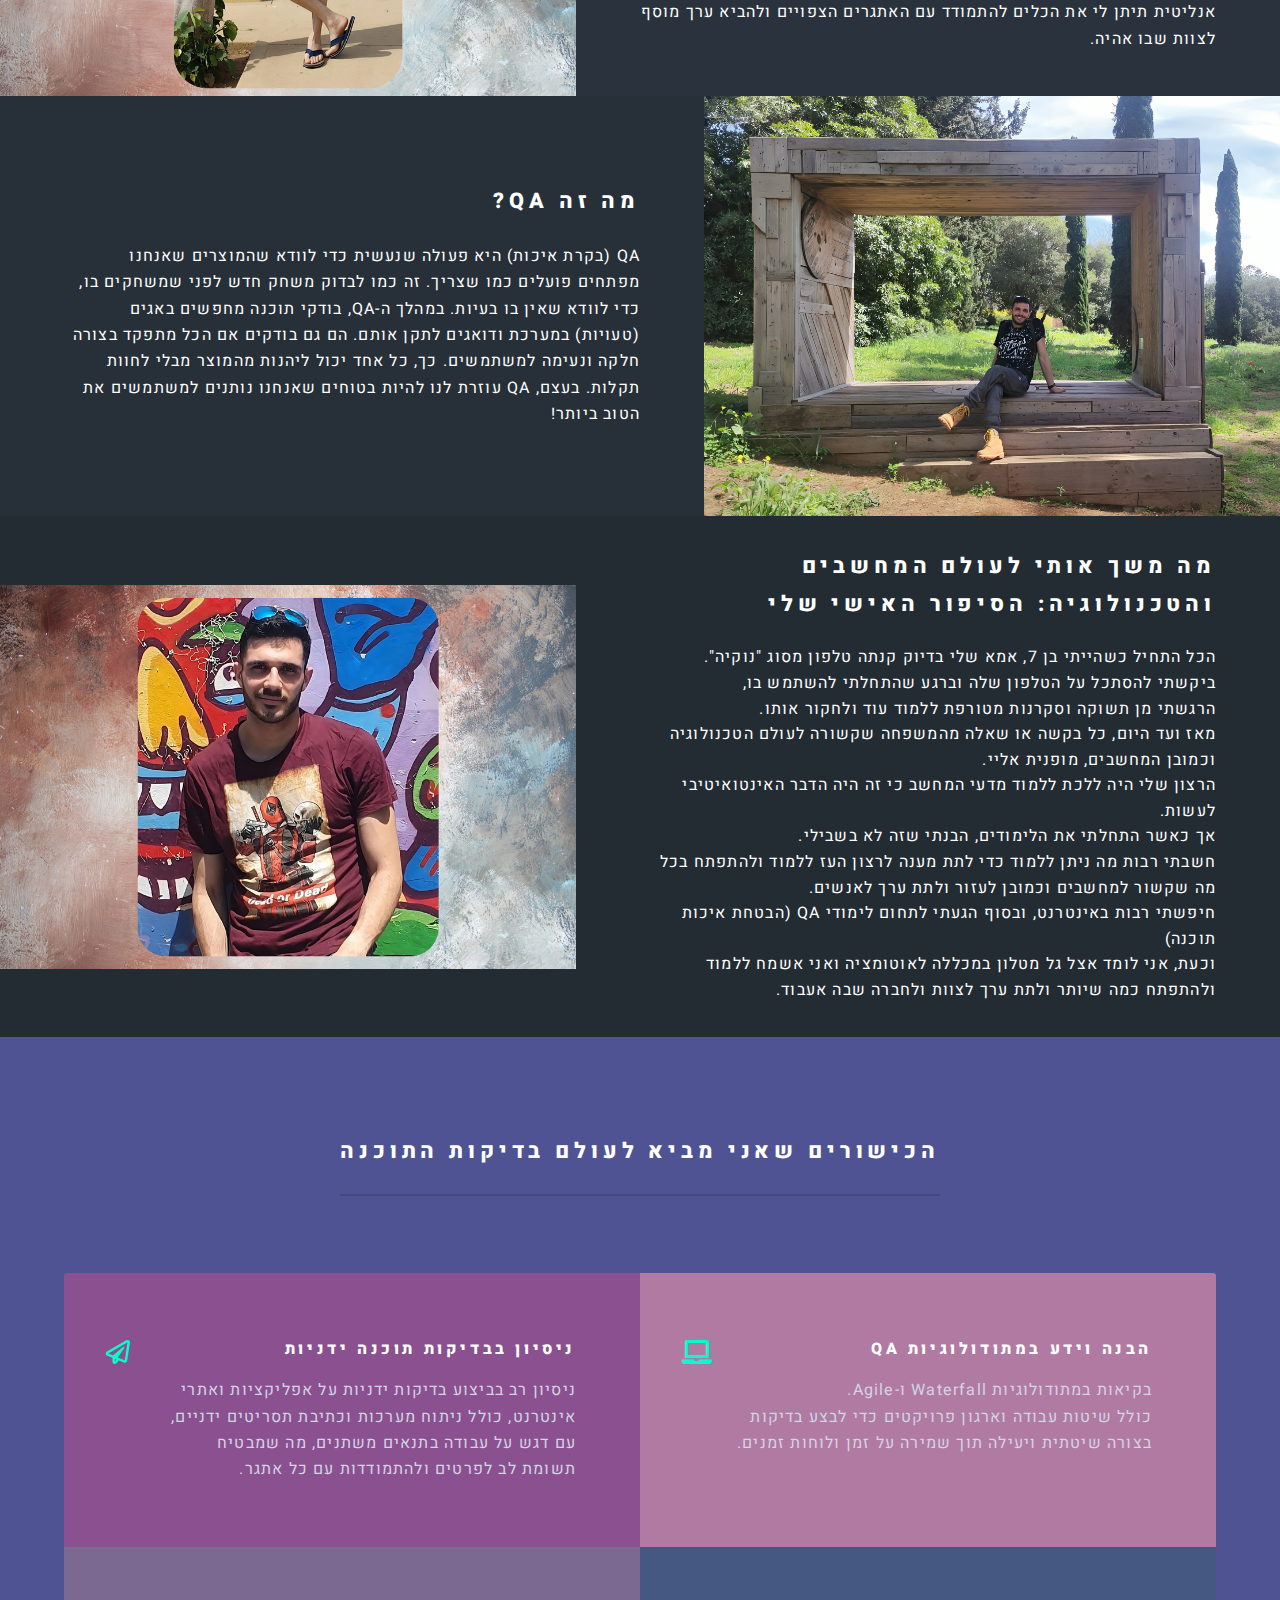
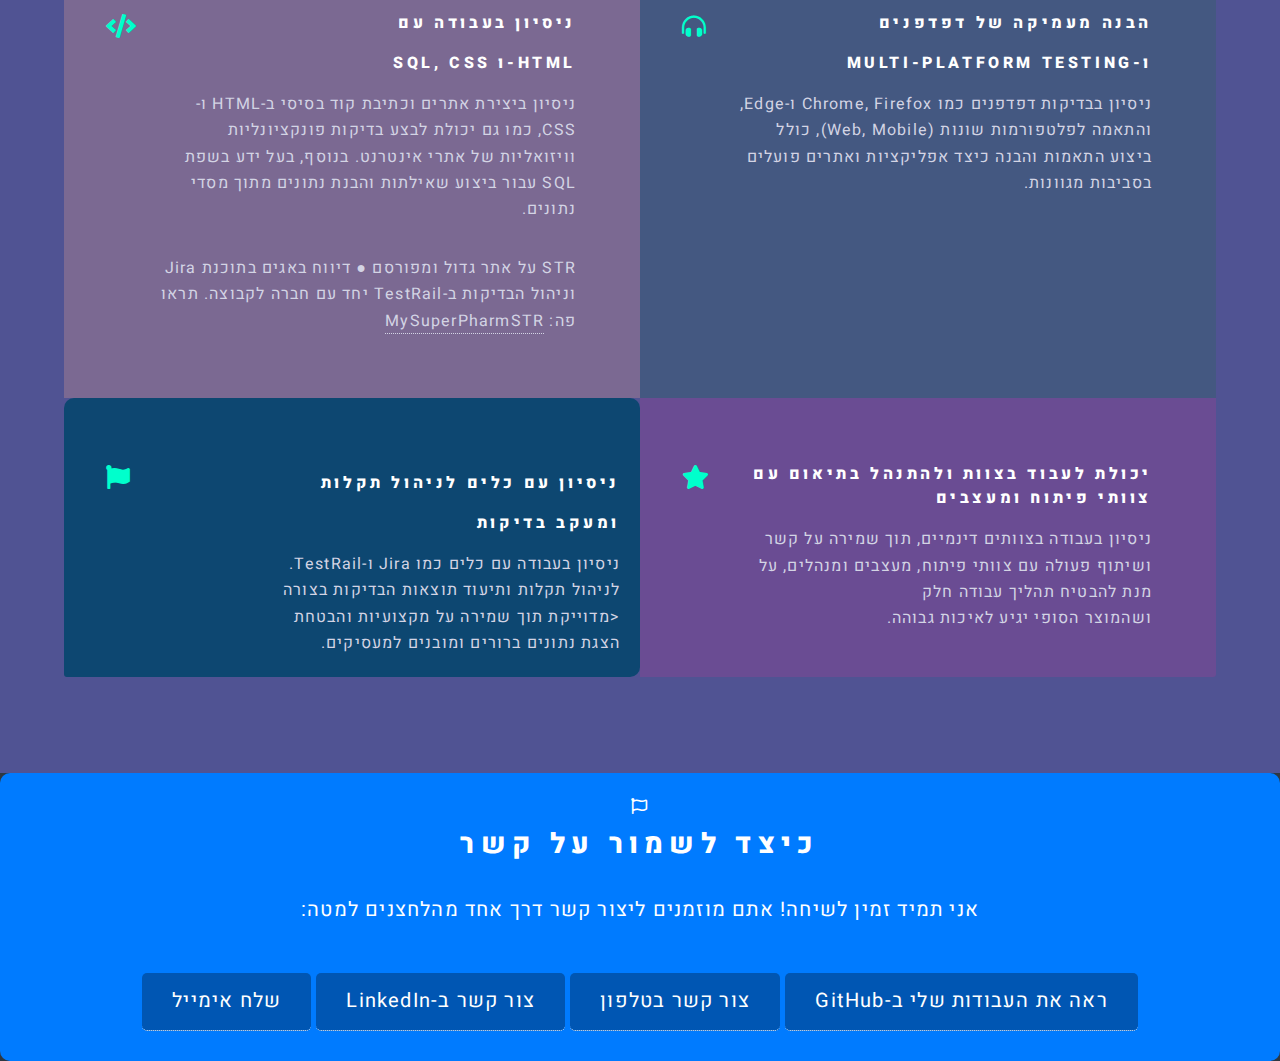
==== commit 7ce5741a: "Update index.html" ====
--- a/index.html
+++ b/index.html
@@ -250,14 +250,18 @@
      <p dir="rtl" style="text-align: right; margin-bottom: 0;">בקיאות במתודולוגיות Waterfall ו-Agile.</p>
 <p dir="rtl" style="text-align: right; margin-top: 0;">כולל שיטות עבודה וארגון פרויקטים כדי לבצע בדיקות בצורה שיטתית ויעילה תוך שמירה על זמן ולוחות זמנים.</p>
 
-
-            </li>
-              <li class="icon solid fa-code" style="text-align: right;  background-color: #7b6992;">
-                <h4 style="text-align: right;"> ניסיון בעבודה עם</h4>
-				            <h4 style="text-align: right;">SQL-ו CSS, HTML</h4>
-<p dir="rtl" style="text-align: right;">ניסיון ביצירת אתרים וכתיבת קוד בסיסי ב-HTML ו-CSS, כמו גם יכולת לבצע בדיקות פונקציונליות וויזואליות של אתרי אינטרנט. בנוסף, בעל ידע בשפת SQL עבור ביצוע שאילתות והבנת נתונים מתוך מסדי נתונים.</p>
-<p dir="rtl" style="text-align: right;">❖ STR על אתר גדול ומפורסם ● דיווח באגים בתוכנת Jira וניהול הבדיקות ב- TestRail ביחד עם חברה לקבוצה- תראו פה <a href="https://bit.ly/MySuperPharm-STR" target="_blank">MySuperPharmSTR</a></p>
-
+</li>
+<li class="icon solid fa-code" style="text-align: right; background-color: #7b6992;">
+  <h4 style="text-align: right;">ניסיון בעבודה עם</h4>
+  <h4 style="text-align: right;">SQL, CSS ו-HTML</h4>
+  <p dir="rtl" style="text-align: right;">
+    ניסיון ביצירת אתרים וכתיבת קוד בסיסי ב-HTML ו-CSS, כמו גם יכולת לבצע בדיקות פונקציונליות וויזואליות של אתרי אינטרנט. בנוסף, בעל ידע בשפת SQL עבור ביצוע שאילתות והבנת נתונים מתוך מסדי נתונים.
+  </p>
+  <p dir="rtl" style="text-align: right;">
+    STR על אתר גדול ומפורסם ● דיווח באגים בתוכנת Jira וניהול הבדיקות ב-TestRail יחד עם חברה לקבוצה. תראו פה: 
+    <a href="https://bit.ly/STR-SuperPharm-Michal-Natan" target="_blank">MySuperPharmSTR</a>
+  </p>
+</li>
 
             </li>
             <li class="icon solid fa-headphones-alt" style="text-align: right; background-color: #445881;">
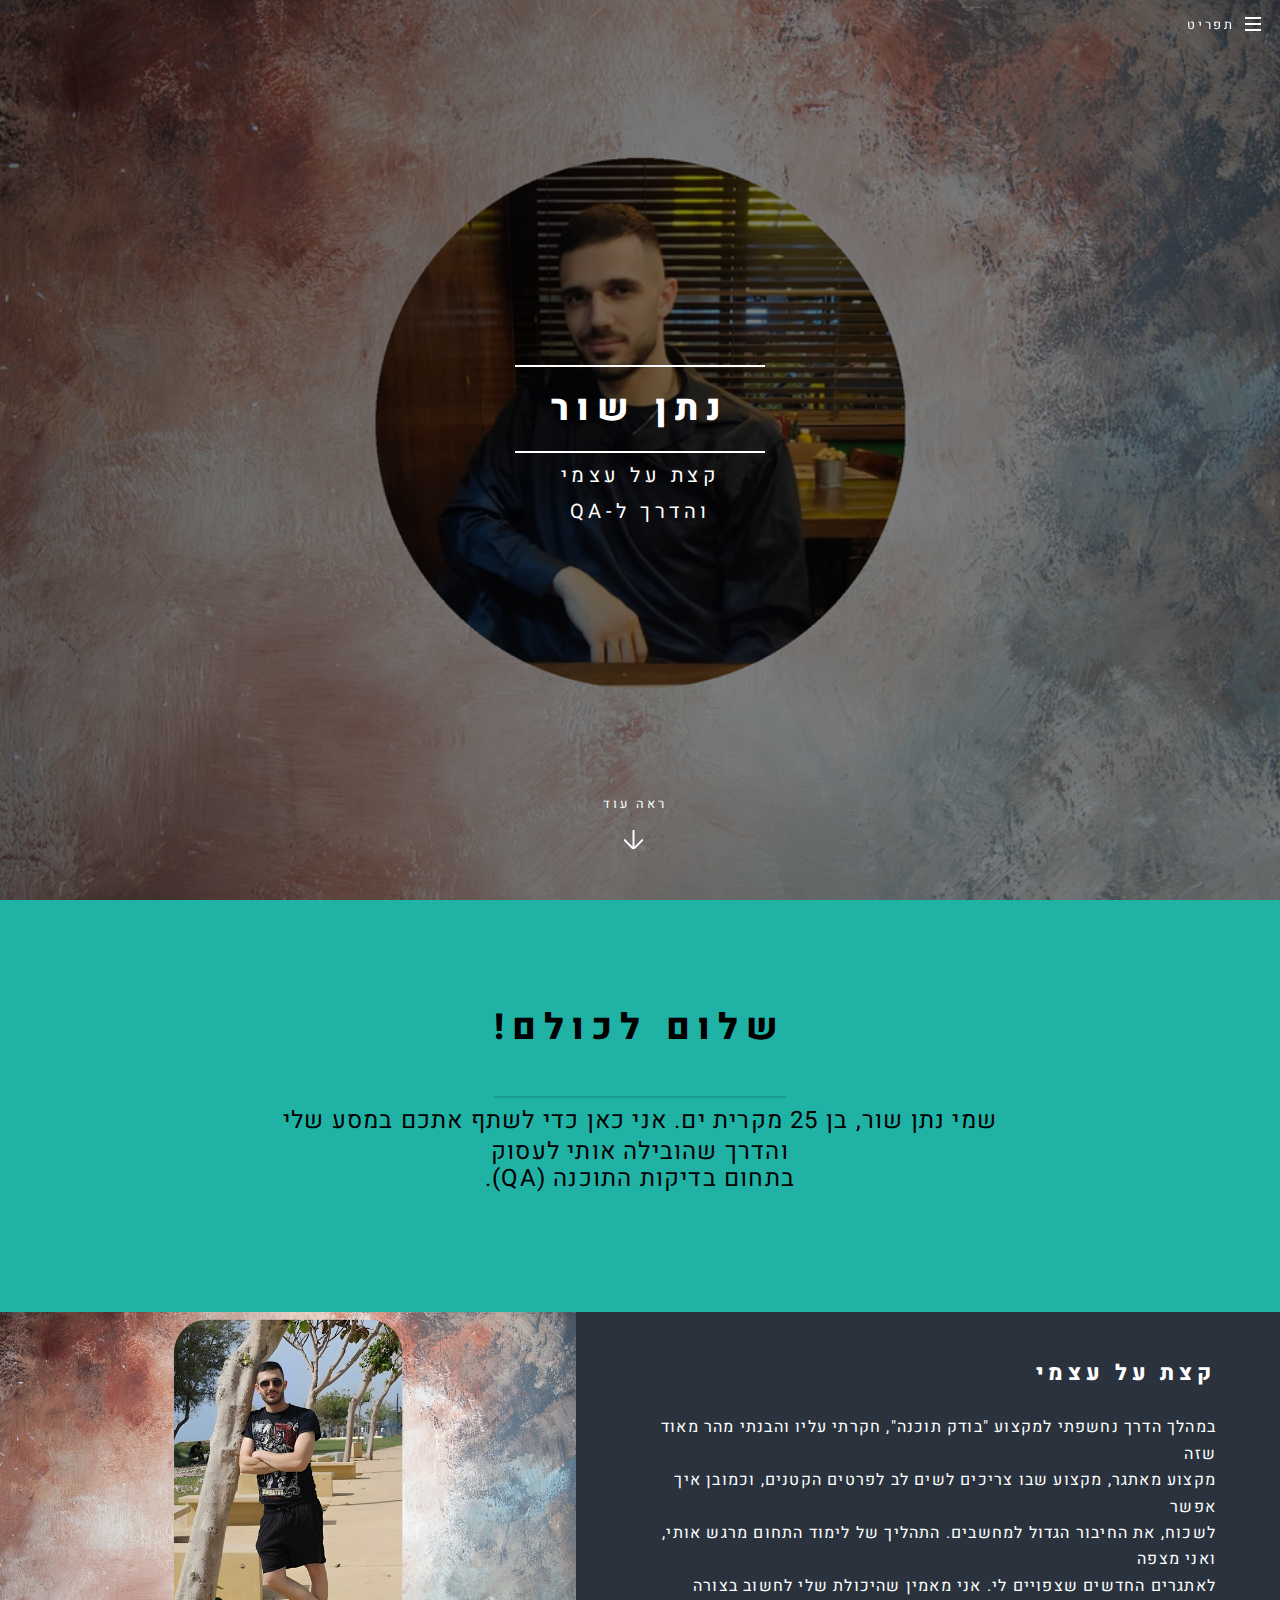
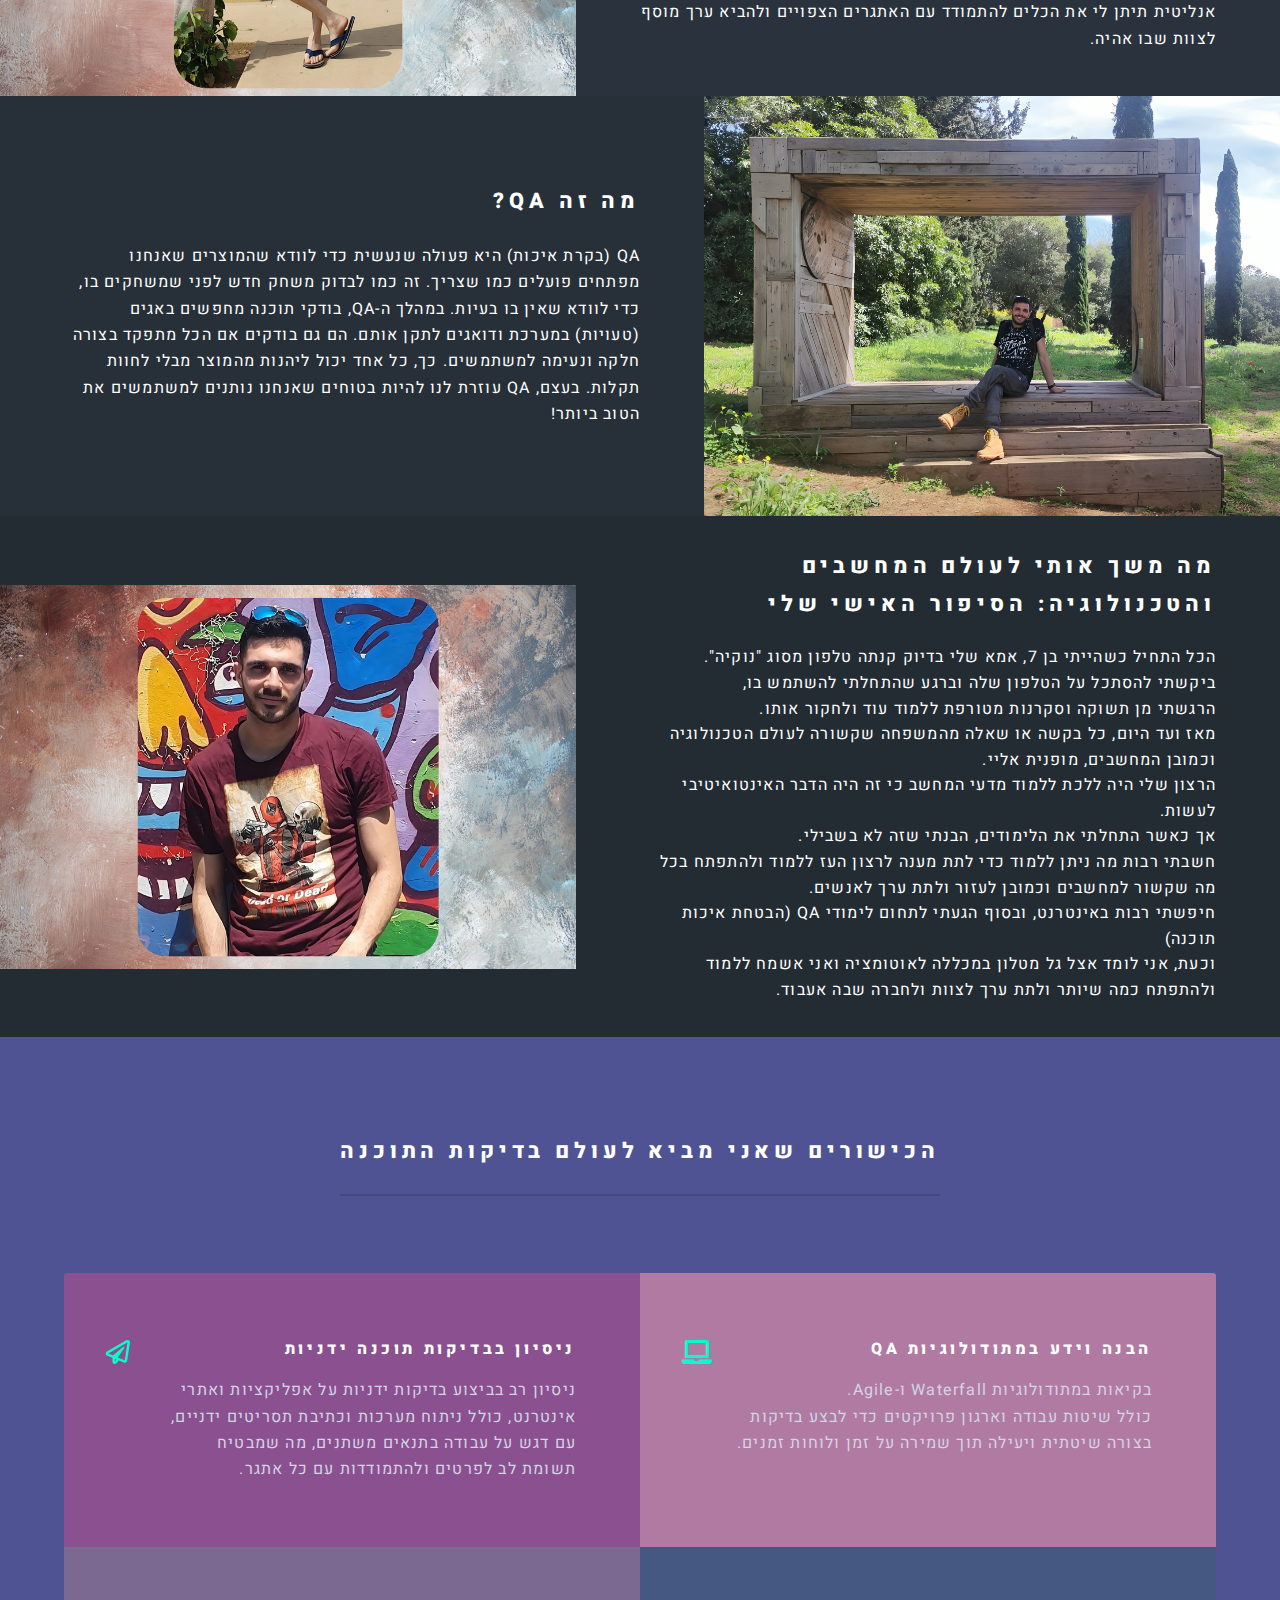
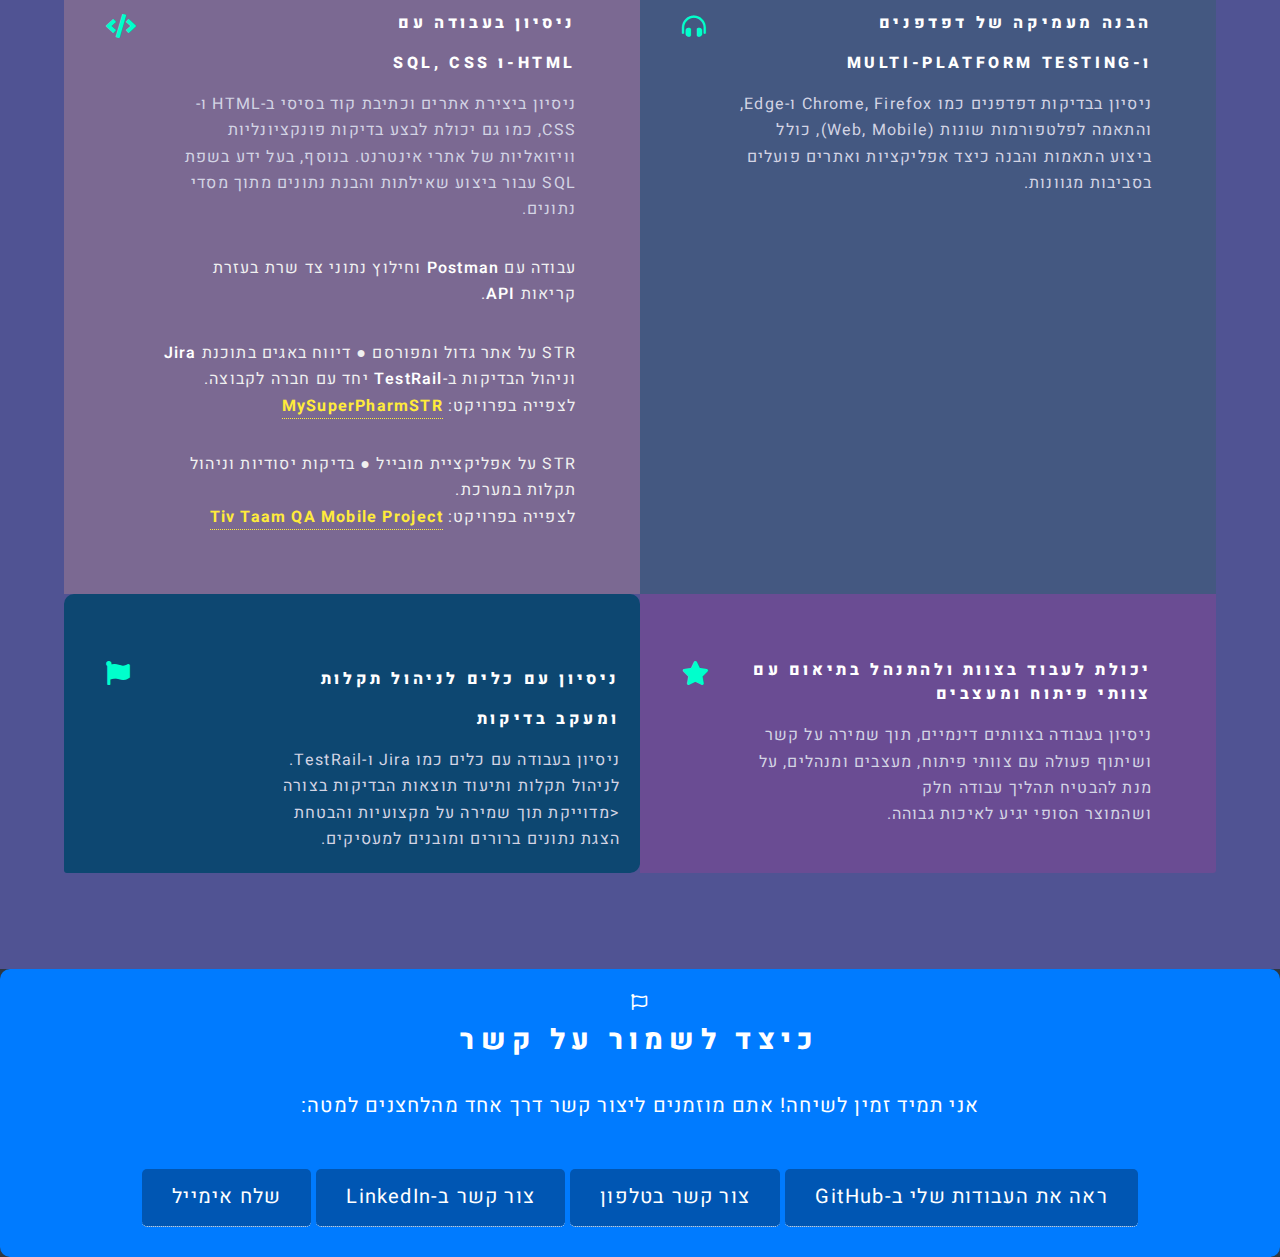
==== commit f4b2b92f: "Update index.html" ====
--- a/index.html
+++ b/index.html
@@ -257,10 +257,17 @@
   <p dir="rtl" style="text-align: right;">
     ניסיון ביצירת אתרים וכתיבת קוד בסיסי ב-HTML ו-CSS, כמו גם יכולת לבצע בדיקות פונקציונליות וויזואליות של אתרי אינטרנט. בנוסף, בעל ידע בשפת SQL עבור ביצוע שאילתות והבנת נתונים מתוך מסדי נתונים.
   </p>
-  <p dir="rtl" style="text-align: right;">
-    STR על אתר גדול ומפורסם ● דיווח באגים בתוכנת Jira וניהול הבדיקות ב-TestRail יחד עם חברה לקבוצה. תראו פה: 
-    <a href="https://bit.ly/STR-SuperPharm-Michal-Natan" target="_blank">MySuperPharmSTR</a>
+    <p dir="rtl" style="text-align: right; color: #f0f0f0;">
+    עבודה עם <strong>Postman</strong> וחילוץ נתוני צד שרת בעזרת קריאות <strong>API</strong>.
+  <p dir="rtl" style="text-align: right; color: #f0f0f0;">
+    STR על אתר גדול ומפורסם ● דיווח באגים בתוכנת <strong>Jira</strong> וניהול הבדיקות ב-<strong>TestRail</strong> יחד עם חברה לקבוצה.  
+    <br>לצפייה בפרויקט:  
+    <a href="https://bit.ly/STR-SuperPharm-Michal-Natan" target="_blank" style="color: #ffeb3b; font-weight: bold;">MySuperPharmSTR</a>
   </p>
+   <p dir="rtl" style="text-align: right; color: #f0f0f0;">
+        STR על אפליקציית מובייל ● בדיקות יסודיות וניהול תקלות במערכת.  
+    <br>לצפייה בפרויקט:  
+    <a href="https://github.com/2323natan2323/STR-Tiv-Taam-Project/blob/main/Tiv-Taam%20QA%20Mobile%20Project%20Natan%20Shor%20and%20Michal%20Cohen%20STR.pdf" target="_blank" style="color: #ffeb3b; font-weight: bold;">Tiv Taam QA Mobile Project</a>
 </li>
 
             </li>
